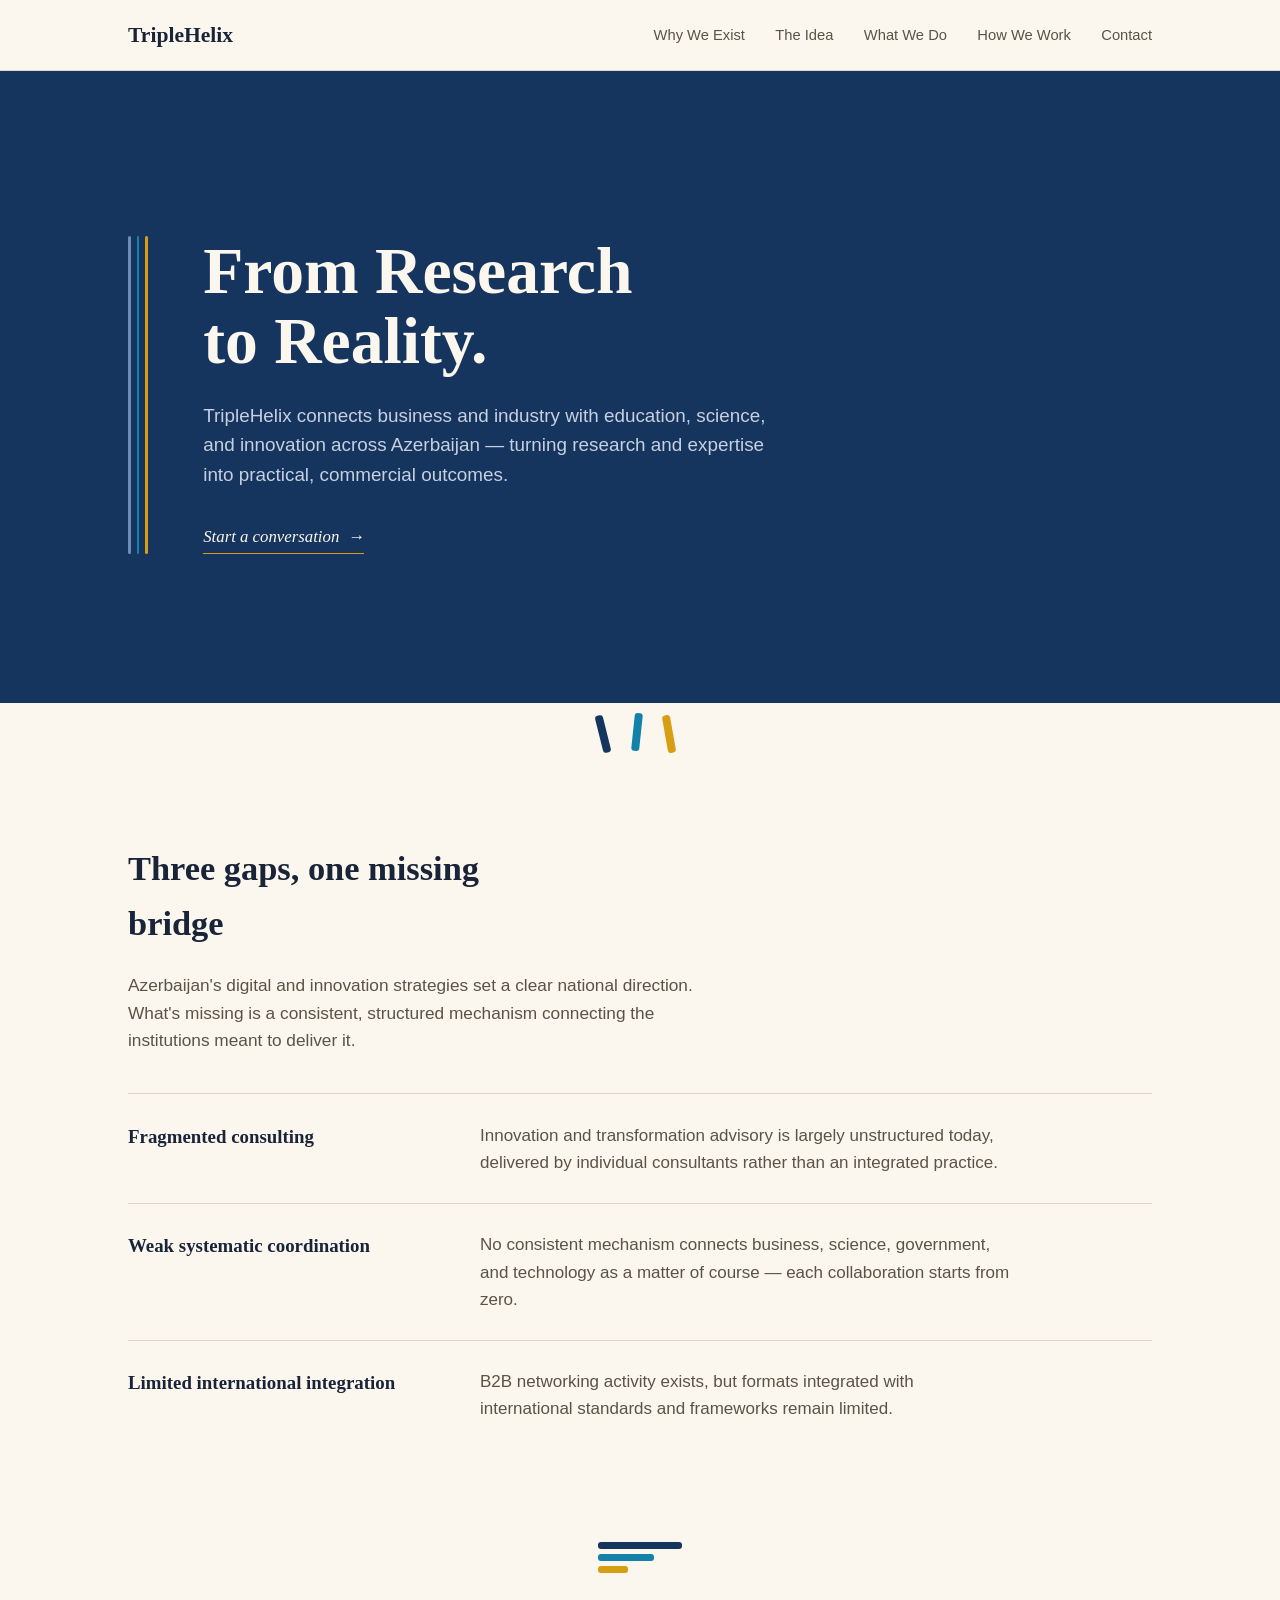
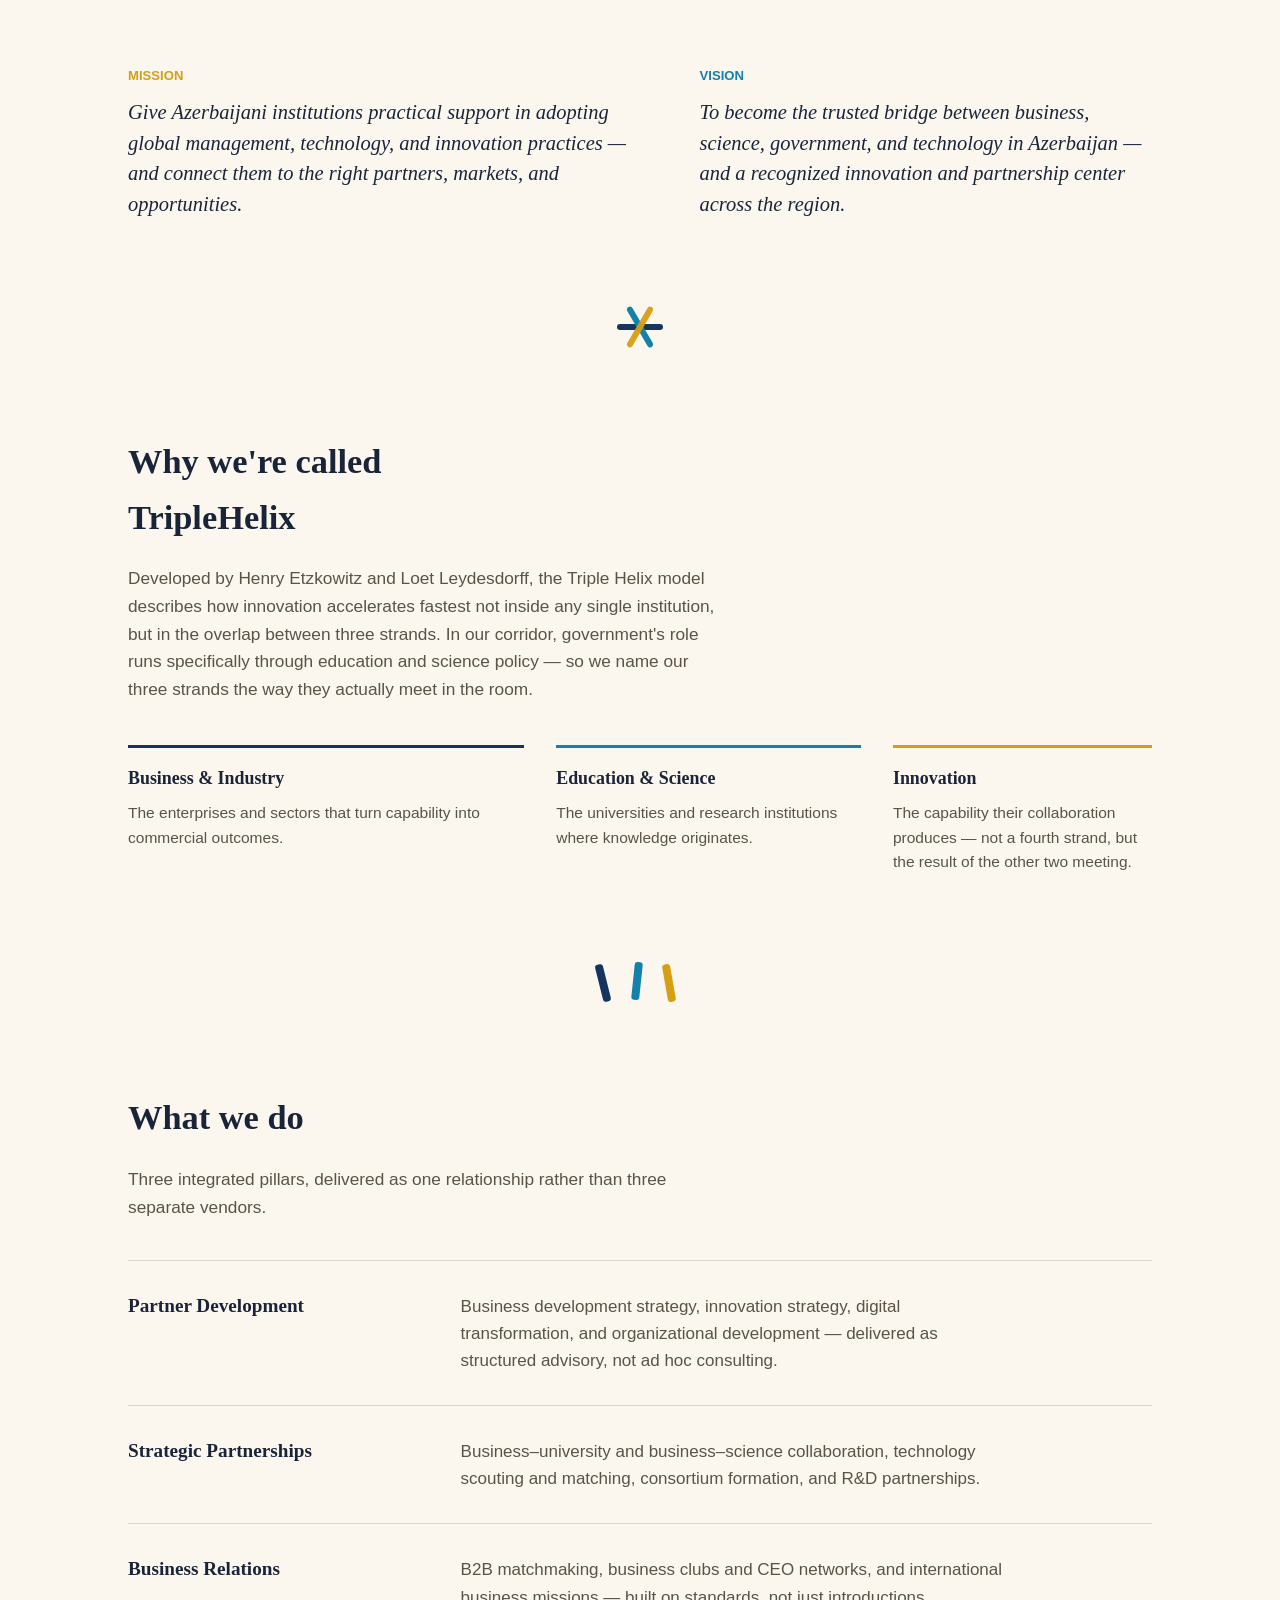
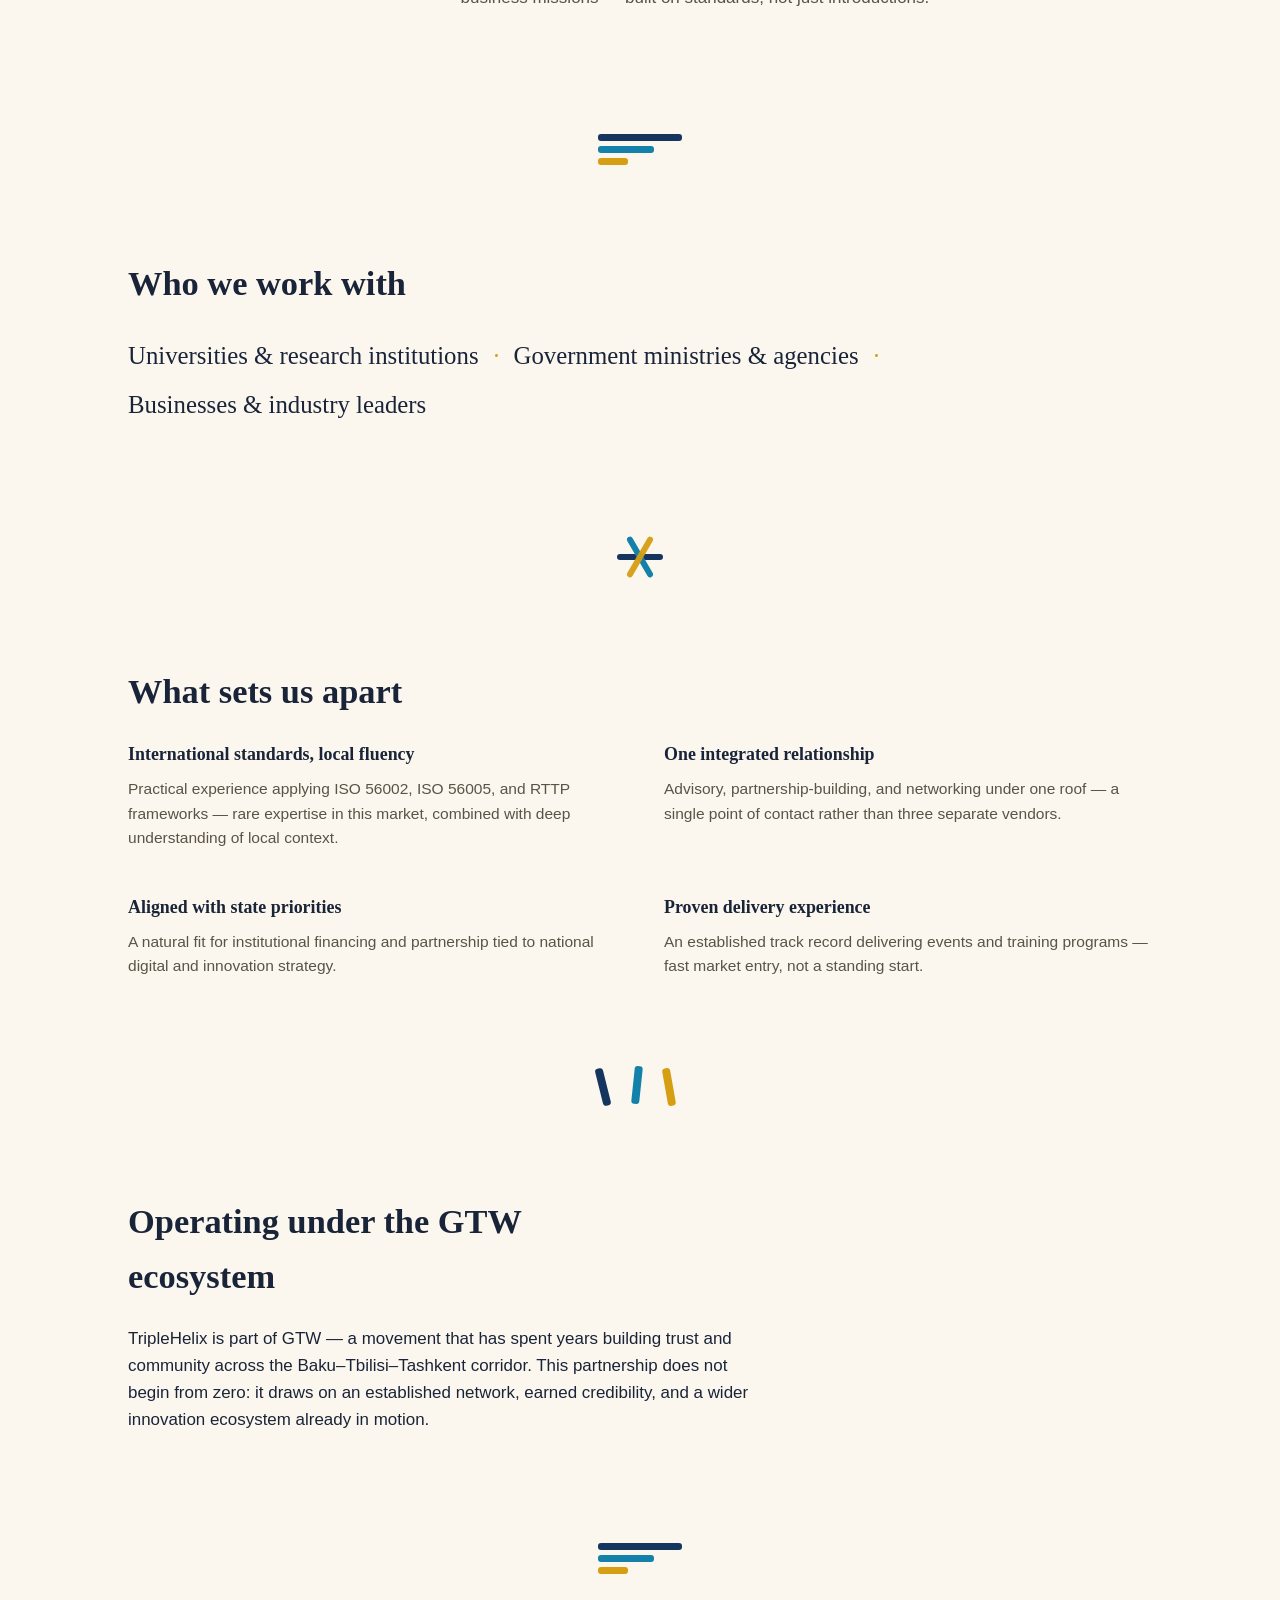
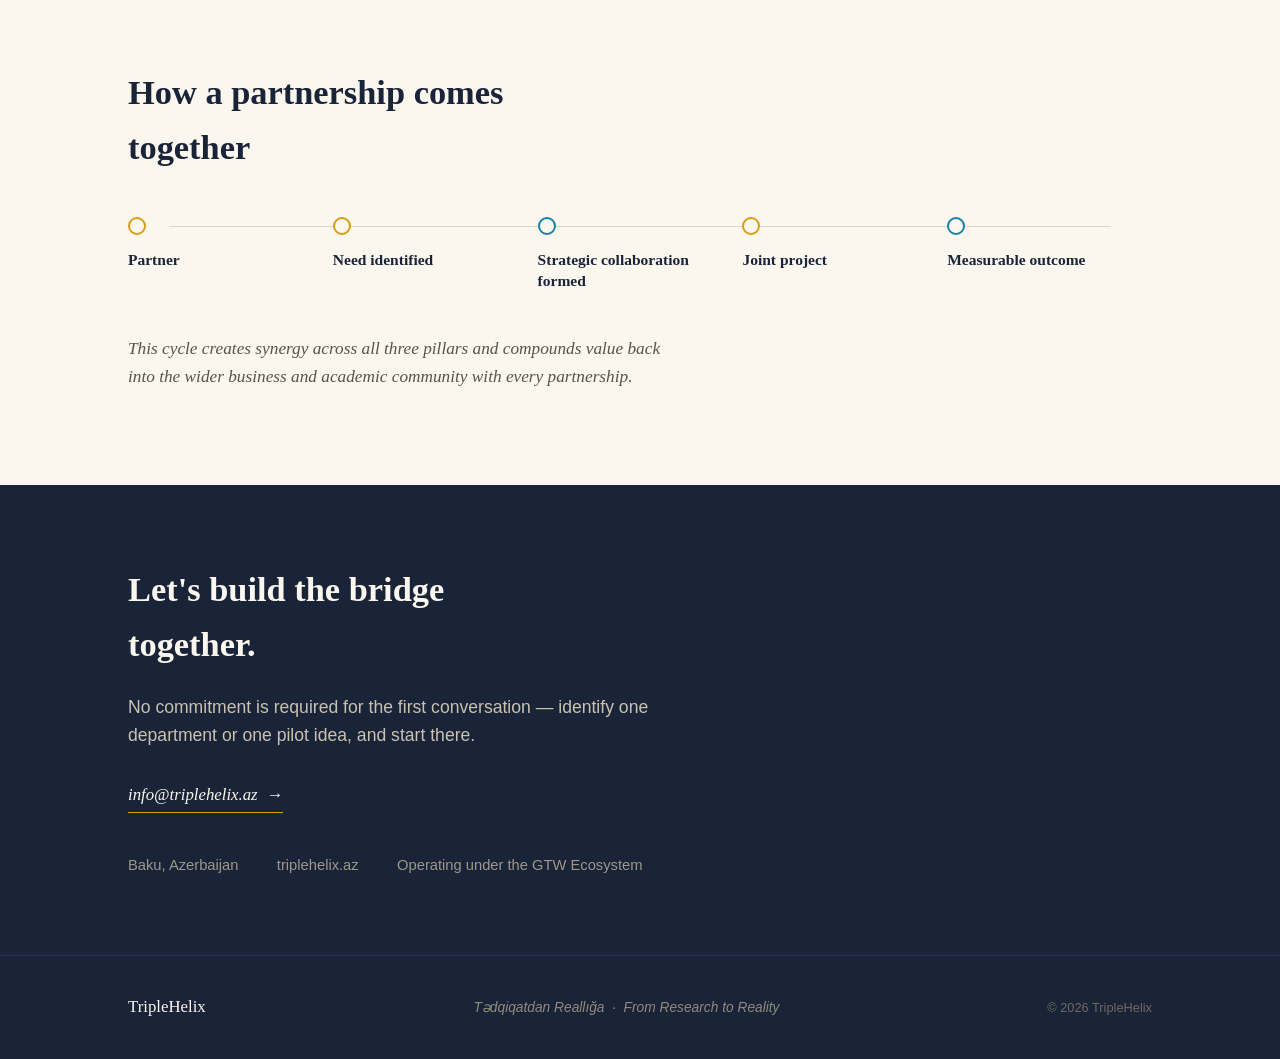
==== index.html @ 7b267f46 "Rename triplehelix-site.html to index.html" ====
<!DOCTYPE html>
<html lang="en">
<head>
<meta charset="UTF-8">
<meta name="viewport" content="width=device-width, initial-scale=1, viewport-fit=cover">
<title>TripleHelix — From Research to Reality</title>
<style>
  :root {
    --paper: #FBF7EF;
    --ink: #1A2438;
    --navy: #16355E;
    --science: #1481AA;
    --gold: #D69E12;
    --muted: #5A5346;
    --rule: #DDD5C7;
    --serif: Cambria, Georgia, 'Times New Roman', serif;
    --sans: Calibri, 'Segoe UI', Roboto, Arial, sans-serif;
    box-sizing: border-box;
    padding-top: env(safe-area-inset-top, 0px);
    padding-bottom: env(safe-area-inset-bottom, 0px);
  }
  *, *::before, *::after { box-sizing: inherit; }
  html { scroll-padding-top: 5.5rem; scroll-behavior: smooth; }
  @media (prefers-reduced-motion: reduce) {
    html { scroll-behavior: auto; }
    * { animation: none !important; transition: none !important; }
  }

  body {
    margin: 0; background: var(--paper); color: var(--ink);
    font-family: var(--sans); font-size: 17px; line-height: 1.6;
    -webkit-font-smoothing: antialiased;
  }
  a { color: inherit; }
  a:focus-visible, button:focus-visible { outline: 2px solid var(--science); outline-offset: 3px; }

  .wrap { max-width: 1080px; margin: 0 auto; padding: 0 1.75rem; }

  /* ---------- the wordmark's three-line device (logo basis — untouched) ---------- */
  .strands { display: inline-flex; flex-direction: column; gap: 5px; width: 34px; }
  .strands span { height: 2.5px; border-radius: 2px; }
  .strands span:nth-child(1) { background: var(--navy); }
  .strands span:nth-child(2) { background: var(--science); }
  .strands span:nth-child(3) { background: var(--gold); }
  .strands.vertical { flex-direction: row; width: auto; height: 100%; gap: 6px; }
  .strands.vertical span { width: 2.5px; height: 100%; }

  /* ---------- header ---------- */
  header {
    position: sticky; top: 0; z-index: 50;
    background: rgba(251, 247, 239, 0.92);
    backdrop-filter: saturate(140%) blur(6px);
    border-bottom: 1px solid var(--rule);
    padding-top: env(safe-area-inset-top, 0px);
  }
  .nav { display: flex; align-items: center; justify-content: space-between; padding-top: 1.1rem; padding-bottom: 1.1rem; }
  .wordmark { font-family: var(--serif); font-weight: 700; font-size: 1.35rem; text-decoration: none; color: var(--ink); }
  .navlinks { display: flex; gap: 1.9rem; list-style: none; margin: 0; padding: 0; }
  .navlinks a {
    text-decoration: none; font-size: 0.92rem; color: var(--muted);
    border-bottom: 1px solid transparent; padding-bottom: 2px;
    transition: border-color 0.15s, color 0.15s;
  }
  .navlinks a:hover { color: var(--ink); border-color: var(--gold); }
  .navtoggle { display: none; background: none; border: none; font-family: var(--serif); font-size: 1.6rem; color: var(--ink); cursor: pointer; }
  @media (max-width: 780px) {
    .navlinks {
      position: absolute; top: 100%; left: 0; right: 0;
      background: var(--paper); border-bottom: 1px solid var(--rule);
      flex-direction: column; gap: 0; padding: 0.5rem 1.75rem 1rem; display: none;
    }
    .navlinks.open { display: flex; }
    .navlinks a { padding: 0.65rem 0; border-bottom: 1px solid var(--rule); }
    .navtoggle { display: block; }
  }

  /* ---------- hero: bold navy block, the one full-color moment up top ---------- */
  .hero-section { background: var(--navy); }
  .hero { padding-top: 5.5rem; padding-bottom: 4.5rem; display: grid; grid-template-columns: 40px 1fr; gap: 2.2rem; }
  .hero .strands.vertical { align-self: stretch; min-height: 100%; }
  .hero .strands.vertical span:nth-child(1) { background: #6E8CB8; }
  .hero h1 {
    font-family: var(--serif); font-weight: 700; font-size: clamp(2.4rem, 5.4vw, 4.1rem);
    line-height: 1.08; margin: 0 0 1.5rem; color: var(--paper); max-width: 15ch;
  }
  .hero p.lede { font-size: 1.18rem; color: #C6D0E0; max-width: 56ch; margin: 0 0 2.1rem; line-height: 1.55; }
  .cta {
    display: inline-block; font-family: var(--serif); font-style: italic; font-size: 1.05rem;
    text-decoration: none; color: var(--ink); border-bottom: 1.5px solid var(--gold); padding-bottom: 3px;
    transition: color 0.15s, border-color 0.15s;
  }
  .cta:hover { color: var(--science); border-color: var(--science); }
  .hero .cta { color: var(--paper); }
  .hero .cta:hover { color: #9FD1EE; border-color: #9FD1EE; }
  @media (max-width: 640px) {
    .hero { grid-template-columns: 1fr; }
    .hero .strands.vertical { flex-direction: row; width: 34px; height: auto; }
    .hero .strands.vertical span { width: auto; height: 2.5px; flex: 1; }
  }

  /* ---------- section scaffolding: clean paper, no tinting ---------- */
  section { padding: 4.8rem 0; }
  .section-mark { margin-bottom: 1.6rem; }
  h2 {
    font-family: var(--serif); font-weight: 700; color: var(--ink);
    font-size: clamp(1.6rem, 3vw, 2.15rem); margin: 0 0 1.3rem; max-width: 24ch;
  }
  .intro { font-size: 1.08rem; color: var(--muted); max-width: 62ch; margin: 0 0 2.4rem; line-height: 1.6; }

  /* ---------- dividers between sections: three solid ribbons, shape varies ---------- */
  .divider-row { display: flex; justify-content: center; padding: 0.6rem 0; }
  .divider { position: relative; width: 90px; height: 42px; }
  .divider span { position: absolute; border-radius: 3px; }

  .div-fan span { width: 8px; height: 38px; top: 2px; }
  .div-fan span:nth-child(1) { left: 4px;  background: var(--navy);    transform: rotate(-14deg); }
  .div-fan span:nth-child(2) { left: 38px; background: var(--science); transform: rotate(6deg); top: 0; }
  .div-fan span:nth-child(3) { left: 70px; background: var(--gold);    transform: rotate(-10deg); }

  .div-steps span { height: 7px; left: 3px; }
  .div-steps span:nth-child(1) { width: 84px; top: 6px;  background: var(--navy); }
  .div-steps span:nth-child(2) { width: 56px; top: 18px; background: var(--science); }
  .div-steps span:nth-child(3) { width: 30px; top: 30px; background: var(--gold); }

  .div-cross { width: 60px; }
  .div-cross span { width: 46px; height: 6px; top: 18px; left: 7px; transform-origin: 23px 3px; }
  .div-cross span:nth-child(1) { background: var(--navy);    transform: rotate(0deg); }
  .div-cross span:nth-child(2) { background: var(--science); transform: rotate(60deg); }
  .div-cross span:nth-child(3) { background: var(--gold);    transform: rotate(120deg); opacity: 0.94; }

  /* ---------- gap section: editorial stacked blocks ---------- */
  .gaps { display: flex; flex-direction: column; }
  .gap-row { display: grid; grid-template-columns: 1fr 2.1fr; gap: 2rem; padding: 1.7rem 0; border-top: 1px solid var(--rule); }
  .gap-row:first-child { border-top: 1px solid var(--rule); }
  .gap-row h3 { font-family: var(--serif); font-weight: 700; font-size: 1.18rem; margin: 0; color: var(--ink); }
  .gap-row p { margin: 0; color: var(--muted); max-width: 56ch; }
  @media (max-width: 700px) { .gap-row { grid-template-columns: 1fr; gap: 0.5rem; } }

  /* ---------- mission / vision ---------- */
  .mv { display: grid; grid-template-columns: 1.15fr 1fr; gap: 3.2rem; }
  .mv-block .tag { font-family: var(--sans); font-weight: 700; font-size: 0.82rem; margin-bottom: 0.7rem; display: block; }
  .mv-block:nth-child(1) .tag { color: var(--gold); }
  .mv-block:nth-child(2) .tag { color: var(--science); }
  .mv-block blockquote { font-family: var(--serif); font-style: italic; font-size: 1.28rem; line-height: 1.5; margin: 0; color: var(--ink); }
  @media (max-width: 700px) { .mv { grid-template-columns: 1fr; gap: 2.2rem; } }

  /* ---------- triple helix concept: three unequal strand columns ---------- */
  .strand-cols { display: grid; grid-template-columns: 1.3fr 1fr 0.85fr; gap: 2rem; margin-top: 2.6rem; }
  .strand-col { border-top: 3px solid; padding-top: 1rem; }
  .strand-col:nth-child(1) { border-color: var(--navy); }
  .strand-col:nth-child(2) { border-color: var(--science); }
  .strand-col:nth-child(3) { border-color: var(--gold); }
  .strand-col h4 { font-family: var(--serif); font-size: 1.12rem; margin: 0 0 0.5rem; }
  .strand-col p { margin: 0; color: var(--muted); font-size: 0.97rem; }
  @media (max-width: 700px) { .strand-cols { grid-template-columns: 1fr; } }

  /* ---------- what we do ---------- */
  .pillars { display: flex; flex-direction: column; gap: 0; margin-top: 0.5rem; }
  .pillar { display: grid; grid-template-columns: 1fr 2.3fr; gap: 2rem; padding: 1.9rem 0; border-top: 1px solid var(--rule); align-items: baseline; }
  .pillar:first-child { border-top: 1px solid var(--rule); }
  .pillar h3 { font-family: var(--serif); font-size: 1.2rem; margin: 0; color: var(--ink); }
  .pillar p { margin: 0; color: var(--muted); max-width: 58ch; }
  @media (max-width: 700px) { .pillar { grid-template-columns: 1fr; gap: 0.5rem; } }

  /* ---------- who we serve ---------- */
  .serve-band { display: flex; flex-wrap: wrap; gap: 0.6rem 0; font-family: var(--serif); font-size: clamp(1.15rem, 2.4vw, 1.55rem); color: var(--ink); align-items: center; }
  .serve-band span.item { white-space: nowrap; }
  .serve-band span.sep { color: var(--gold); margin: 0 0.9rem; font-style: italic; }

  /* ---------- differentiation: 2x2 ---------- */
  .diff-grid { display: grid; grid-template-columns: 1fr 1fr; gap: 2.6rem 3rem; margin-top: 0.5rem; }
  .diff-item h3 { font-family: var(--serif); font-size: 1.12rem; margin: 0 0 0.5rem; color: var(--ink); }
  .diff-item p { margin: 0; color: var(--muted); font-size: 0.97rem; }
  @media (max-width: 700px) { .diff-grid { grid-template-columns: 1fr; gap: 1.8rem; } }

  /* ---------- GTW umbrella ---------- */
  .gtw p { max-width: 68ch; font-size: 1.06rem; color: var(--ink); line-height: 1.6; }

  /* ---------- process timeline (the one genuine sequence) ---------- */
  .timeline { display: grid; grid-template-columns: repeat(5, 1fr); gap: 0; margin-top: 2.6rem; position: relative; }
  .timeline::before { content: ""; position: absolute; top: 9px; left: 4%; right: 4%; height: 1px; background: var(--rule); }
  .tstep { position: relative; padding-top: 2.1rem; text-align: left; padding-right: 1rem; }
  .tstep .dot { position: absolute; top: 0; left: 0; width: 18px; height: 18px; border-radius: 50%; background: var(--paper); border: 2px solid var(--gold); }
  .tstep:nth-child(3) .dot, .tstep:nth-child(5) .dot { border-color: var(--science); }
  .tstep h4 { font-family: var(--serif); font-size: 0.97rem; margin: 0; line-height: 1.3; }
  @media (max-width: 780px) {
    .timeline { grid-template-columns: 1fr; gap: 1.5rem; }
    .timeline::before { display: none; }
    .tstep { padding-left: 1.9rem; padding-top: 0; border-left: 1px solid var(--rule); padding-bottom: 0.2rem; }
    .tstep .dot { top: 2px; left: -9px; }
  }
  .process-note { font-style: italic; color: var(--muted); font-family: var(--serif); font-size: 1.08rem; max-width: 62ch; margin-top: 2.8rem; }

  /* ---------- contact & footer: dark bookend, matching the hero ---------- */
  .contact { background: var(--ink); color: var(--paper); }
  .contact .wrap { text-align: left; }
  .contact h2 { color: var(--paper); }
  .contact p.lede2 { color: #C9C2B0; font-size: 1.1rem; max-width: 56ch; margin: 0 0 2rem; }
  .contact .cta { color: var(--paper); border-color: var(--gold); }
  .contact .cta:hover { color: #9FD1EE; border-color: #9FD1EE; }
  .contact .meta { margin-top: 2.6rem; display: flex; gap: 2.4rem; flex-wrap: wrap; font-size: 0.92rem; color: #9E9788; }

  footer { padding: 2.4rem 0; border-top: 1px solid #2B3550; background: var(--ink); padding-bottom: calc(2.4rem + env(safe-area-inset-bottom, 0px)); }
  footer .wrap { display: flex; justify-content: space-between; align-items: baseline; flex-wrap: wrap; gap: 0.8rem; }
  footer .fmark { font-family: var(--serif); color: var(--paper); font-size: 1.05rem; }
  footer .ftag { color: #8F8A7C; font-size: 0.86rem; font-style: italic; }
  footer .fmeta { color: #6E6A5E; font-size: 0.8rem; }

  /* ---------- dark-mode tokens (viewer preference only; page still defaults light) ---------- */
  @media (prefers-color-scheme: dark) {
    :root:not([data-theme="light"]) { --paper: #12182A; --ink: #F1ECDF; --muted: #B7AF9C; --rule: #2C3550; }
    :root:not([data-theme="light"]) header { background: rgba(18, 24, 42, 0.92); }
    :root:not([data-theme="light"]) .tstep .dot { background: var(--paper); }
  }
  :root[data-theme="dark"] { --paper: #12182A; --ink: #F1ECDF; --muted: #B7AF9C; --rule: #2C3550; }
</style>
</head>
<body>

<header>
  <div class="wrap nav">
    <a class="wordmark" href="#top">TripleHelix</a>
    <button class="navtoggle" id="navToggle" aria-label="Toggle menu" aria-expanded="false">&#9776;</button>
    <ul class="navlinks" id="navLinks">
      <li><a href="#why">Why We Exist</a></li>
      <li><a href="#helix">The Idea</a></li>
      <li><a href="#work">What We Do</a></li>
      <li><a href="#process">How We Work</a></li>
      <li><a href="#contact">Contact</a></li>
    </ul>
  </div>
</header>

<main id="top">

  <!-- HERO -->
  <section class="hero-section">
    <div class="wrap hero">
      <div class="strands vertical"><span></span><span></span><span></span></div>
      <div>
        <h1>From Research to Reality.</h1>
        <p class="lede">TripleHelix connects business and industry with education, science, and innovation across Azerbaijan — turning research and expertise into practical, commercial outcomes.</p>
        <a class="cta" href="mailto:info@triplehelix.az">Start a conversation &nbsp;&rarr;</a>
      </div>
    </div>
  </section>

  <div class="divider-row"><div class="divider div-fan"><span></span><span></span><span></span></div></div>

  <!-- WHY WE EXIST -->
  <section id="why">
    <div class="wrap">
      <h2>Three gaps, one missing bridge</h2>
      <p class="intro">Azerbaijan's digital and innovation strategies set a clear national direction. What's missing is a consistent, structured mechanism connecting the institutions meant to deliver it.</p>
      <div class="gaps">
        <div class="gap-row">
          <h3>Fragmented consulting</h3>
          <p>Innovation and transformation advisory is largely unstructured today, delivered by individual consultants rather than an integrated practice.</p>
        </div>
        <div class="gap-row">
          <h3>Weak systematic coordination</h3>
          <p>No consistent mechanism connects business, science, government, and technology as a matter of course — each collaboration starts from zero.</p>
        </div>
        <div class="gap-row">
          <h3>Limited international integration</h3>
          <p>B2B networking activity exists, but formats integrated with international standards and frameworks remain limited.</p>
        </div>
      </div>
    </div>
  </section>

  <div class="divider-row"><div class="divider div-steps"><span></span><span></span><span></span></div></div>

  <!-- MISSION & VISION -->
  <section>
    <div class="wrap mv">
      <div class="mv-block">
        <span class="tag">MISSION</span>
        <blockquote>Give Azerbaijani institutions practical support in adopting global management, technology, and innovation practices — and connect them to the right partners, markets, and opportunities.</blockquote>
      </div>
      <div class="mv-block">
        <span class="tag">VISION</span>
        <blockquote>To become the trusted bridge between business, science, government, and technology in Azerbaijan — and a recognized innovation and partnership center across the region.</blockquote>
      </div>
    </div>
  </section>

  <div class="divider-row"><div class="divider div-cross"><span></span><span></span><span></span></div></div>

  <!-- THE TRIPLE HELIX CONCEPT -->
  <section id="helix">
    <div class="wrap">
      <h2>Why we're called TripleHelix</h2>
      <p class="intro">Developed by Henry Etzkowitz and Loet Leydesdorff, the Triple Helix model describes how innovation accelerates fastest not inside any single institution, but in the overlap between three strands. In our corridor, government's role runs specifically through education and science policy — so we name our three strands the way they actually meet in the room.</p>
      <div class="strand-cols">
        <div class="strand-col"><h4>Business &amp; Industry</h4><p>The enterprises and sectors that turn capability into commercial outcomes.</p></div>
        <div class="strand-col"><h4>Education &amp; Science</h4><p>The universities and research institutions where knowledge originates.</p></div>
        <div class="strand-col"><h4>Innovation</h4><p>The capability their collaboration produces — not a fourth strand, but the result of the other two meeting.</p></div>
      </div>
    </div>
  </section>

  <div class="divider-row"><div class="divider div-fan"><span></span><span></span><span></span></div></div>

  <!-- WHAT WE DO -->
  <section id="work">
    <div class="wrap">
      <h2>What we do</h2>
      <p class="intro">Three integrated pillars, delivered as one relationship rather than three separate vendors.</p>
      <div class="pillars">
        <div class="pillar"><h3>Partner Development</h3><p>Business development strategy, innovation strategy, digital transformation, and organizational development — delivered as structured advisory, not ad hoc consulting.</p></div>
        <div class="pillar"><h3>Strategic Partnerships</h3><p>Business&ndash;university and business&ndash;science collaboration, technology scouting and matching, consortium formation, and R&amp;D partnerships.</p></div>
        <div class="pillar"><h3>Business Relations</h3><p>B2B matchmaking, business clubs and CEO networks, and international business missions — built on standards, not just introductions.</p></div>
      </div>
    </div>
  </section>

  <div class="divider-row"><div class="divider div-steps"><span></span><span></span><span></span></div></div>

  <!-- WHO WE SERVE -->
  <section>
    <div class="wrap">
      <h2>Who we work with</h2>
      <p class="serve-band">
        <span class="item">Universities &amp; research institutions</span><span class="sep">&middot;</span><span class="item">Government ministries &amp; agencies</span><span class="sep">&middot;</span><span class="item">Businesses &amp; industry leaders</span>
      </p>
    </div>
  </section>

  <div class="divider-row"><div class="divider div-cross"><span></span><span></span><span></span></div></div>

  <!-- DIFFERENTIATION -->
  <section>
    <div class="wrap">
      <h2>What sets us apart</h2>
      <div class="diff-grid">
        <div class="diff-item"><h3>International standards, local fluency</h3><p>Practical experience applying ISO 56002, ISO 56005, and RTTP frameworks — rare expertise in this market, combined with deep understanding of local context.</p></div>
        <div class="diff-item"><h3>One integrated relationship</h3><p>Advisory, partnership-building, and networking under one roof — a single point of contact rather than three separate vendors.</p></div>
        <div class="diff-item"><h3>Aligned with state priorities</h3><p>A natural fit for institutional financing and partnership tied to national digital and innovation strategy.</p></div>
        <div class="diff-item"><h3>Proven delivery experience</h3><p>An established track record delivering events and training programs — fast market entry, not a standing start.</p></div>
      </div>
    </div>
  </section>

  <div class="divider-row"><div class="divider div-fan"><span></span><span></span><span></span></div></div>

  <!-- GTW UMBRELLA -->
  <section class="gtw">
    <div class="wrap">
      <h2>Operating under the GTW ecosystem</h2>
      <p>TripleHelix is part of GTW — a movement that has spent years building trust and community across the Baku&ndash;Tbilisi&ndash;Tashkent corridor. This partnership does not begin from zero: it draws on an established network, earned credibility, and a wider innovation ecosystem already in motion.</p>
    </div>
  </section>

  <div class="divider-row"><div class="divider div-steps"><span></span><span></span><span></span></div></div>

  <!-- HOW WE WORK -->
  <section id="process">
    <div class="wrap">
      <h2>How a partnership comes together</h2>
      <div class="timeline">
        <div class="tstep"><span class="dot"></span><h4>Partner</h4></div>
        <div class="tstep"><span class="dot"></span><h4>Need identified</h4></div>
        <div class="tstep"><span class="dot"></span><h4>Strategic collaboration formed</h4></div>
        <div class="tstep"><span class="dot"></span><h4>Joint project</h4></div>
        <div class="tstep"><span class="dot"></span><h4>Measurable outcome</h4></div>
      </div>
      <p class="process-note">This cycle creates synergy across all three pillars and compounds value back into the wider business and academic community with every partnership.</p>
    </div>
  </section>

  <!-- CONTACT -->
  <section class="contact" id="contact">
    <div class="wrap">
      <h2>Let's build the bridge together.</h2>
      <p class="lede2">No commitment is required for the first conversation — identify one department or one pilot idea, and start there.</p>
      <a class="cta" href="mailto:info@triplehelix.az">info@triplehelix.az &nbsp;&rarr;</a>
      <div class="meta">
        <span>Baku, Azerbaijan</span>
        <span>triplehelix.az</span>
        <span>Operating under the GTW Ecosystem</span>
      </div>
    </div>
  </section>

</main>

<footer>
  <div class="wrap">
    <span class="fmark">TripleHelix</span>
    <span class="ftag">Tədqiqatdan Reallığa &nbsp;&middot;&nbsp; From Research to Reality</span>
    <span class="fmeta">&copy; 2026 TripleHelix</span>
  </div>
</footer>

<script>
  document.getElementById('navToggle').addEventListener('click', function () {
    var links = document.getElementById('navLinks');
    var open = links.classList.toggle('open');
    this.setAttribute('aria-expanded', open ? 'true' : 'false');
  });
  document.querySelectorAll('.navlinks a').forEach(function (a) {
    a.addEventListener('click', function () {
      document.getElementById('navLinks').classList.remove('open');
      document.getElementById('navToggle').setAttribute('aria-expanded', 'false');
    });
  });
</script>

</body>
</html>
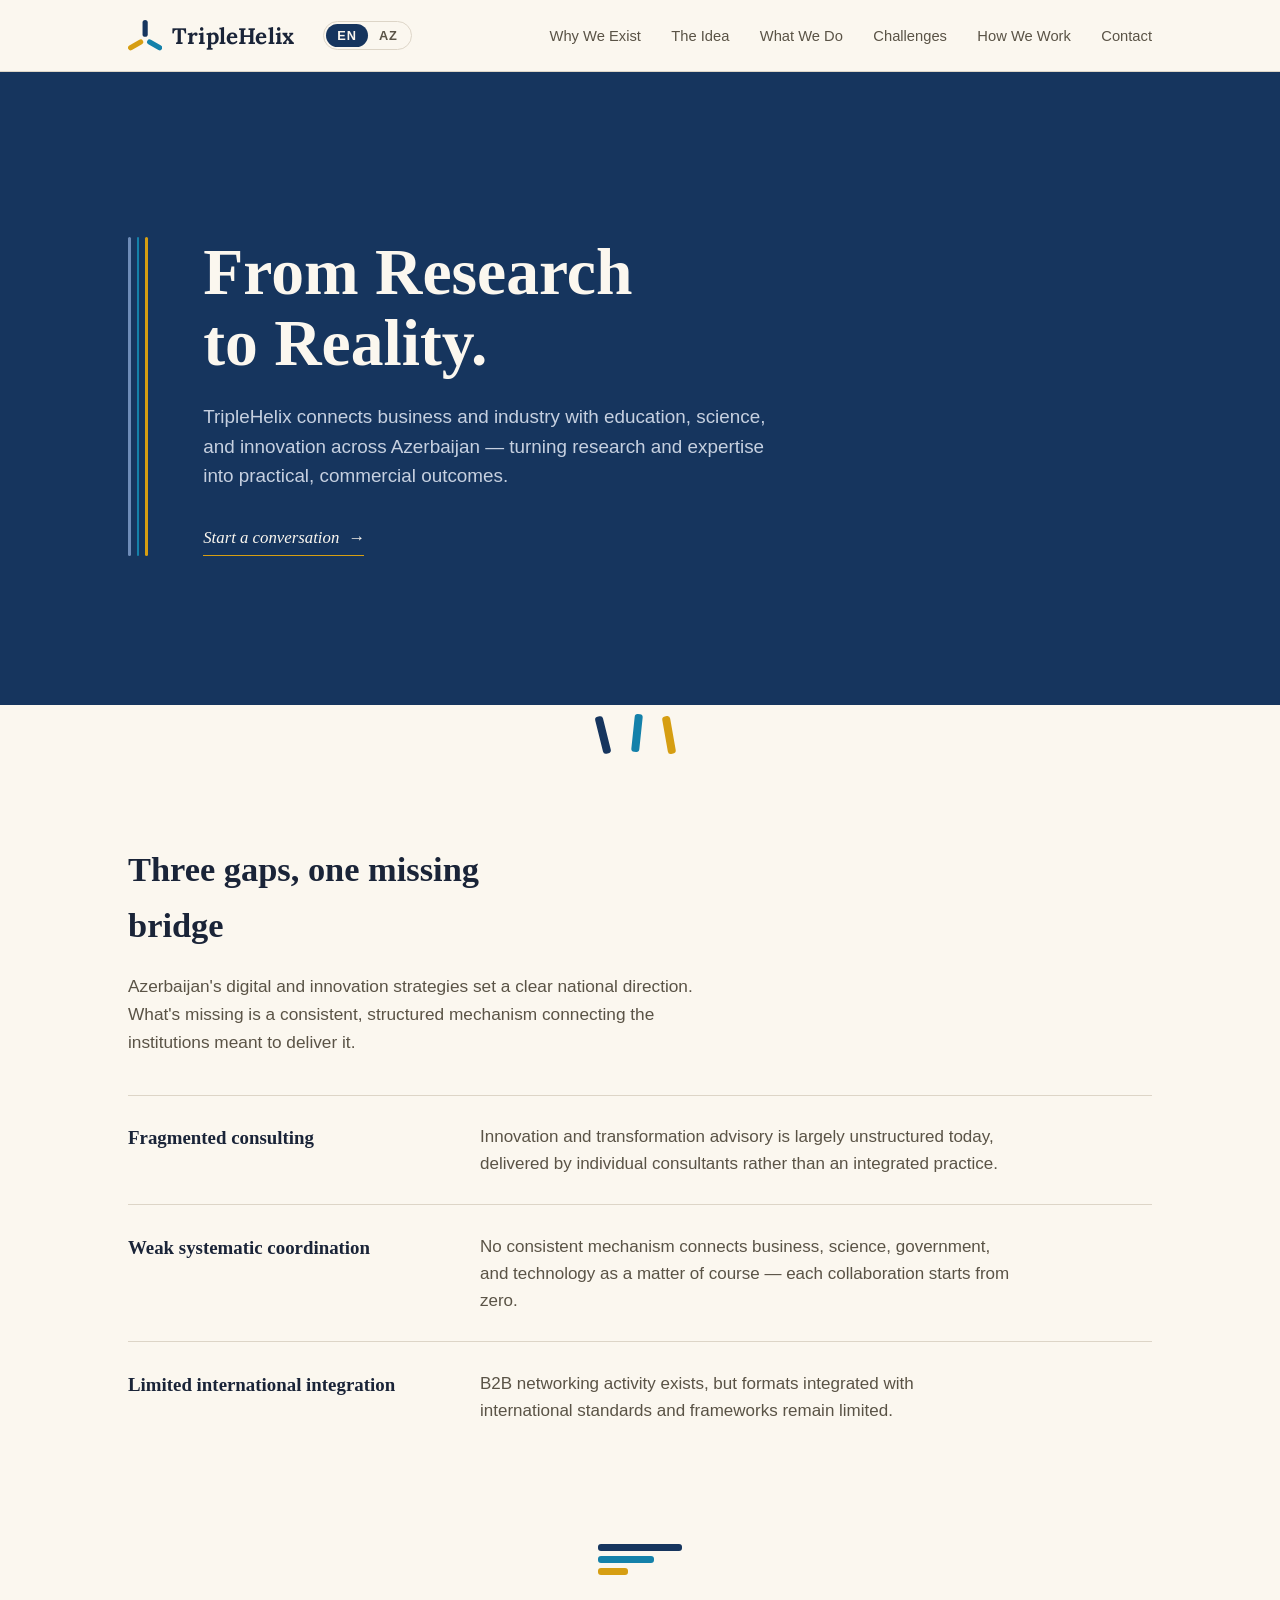
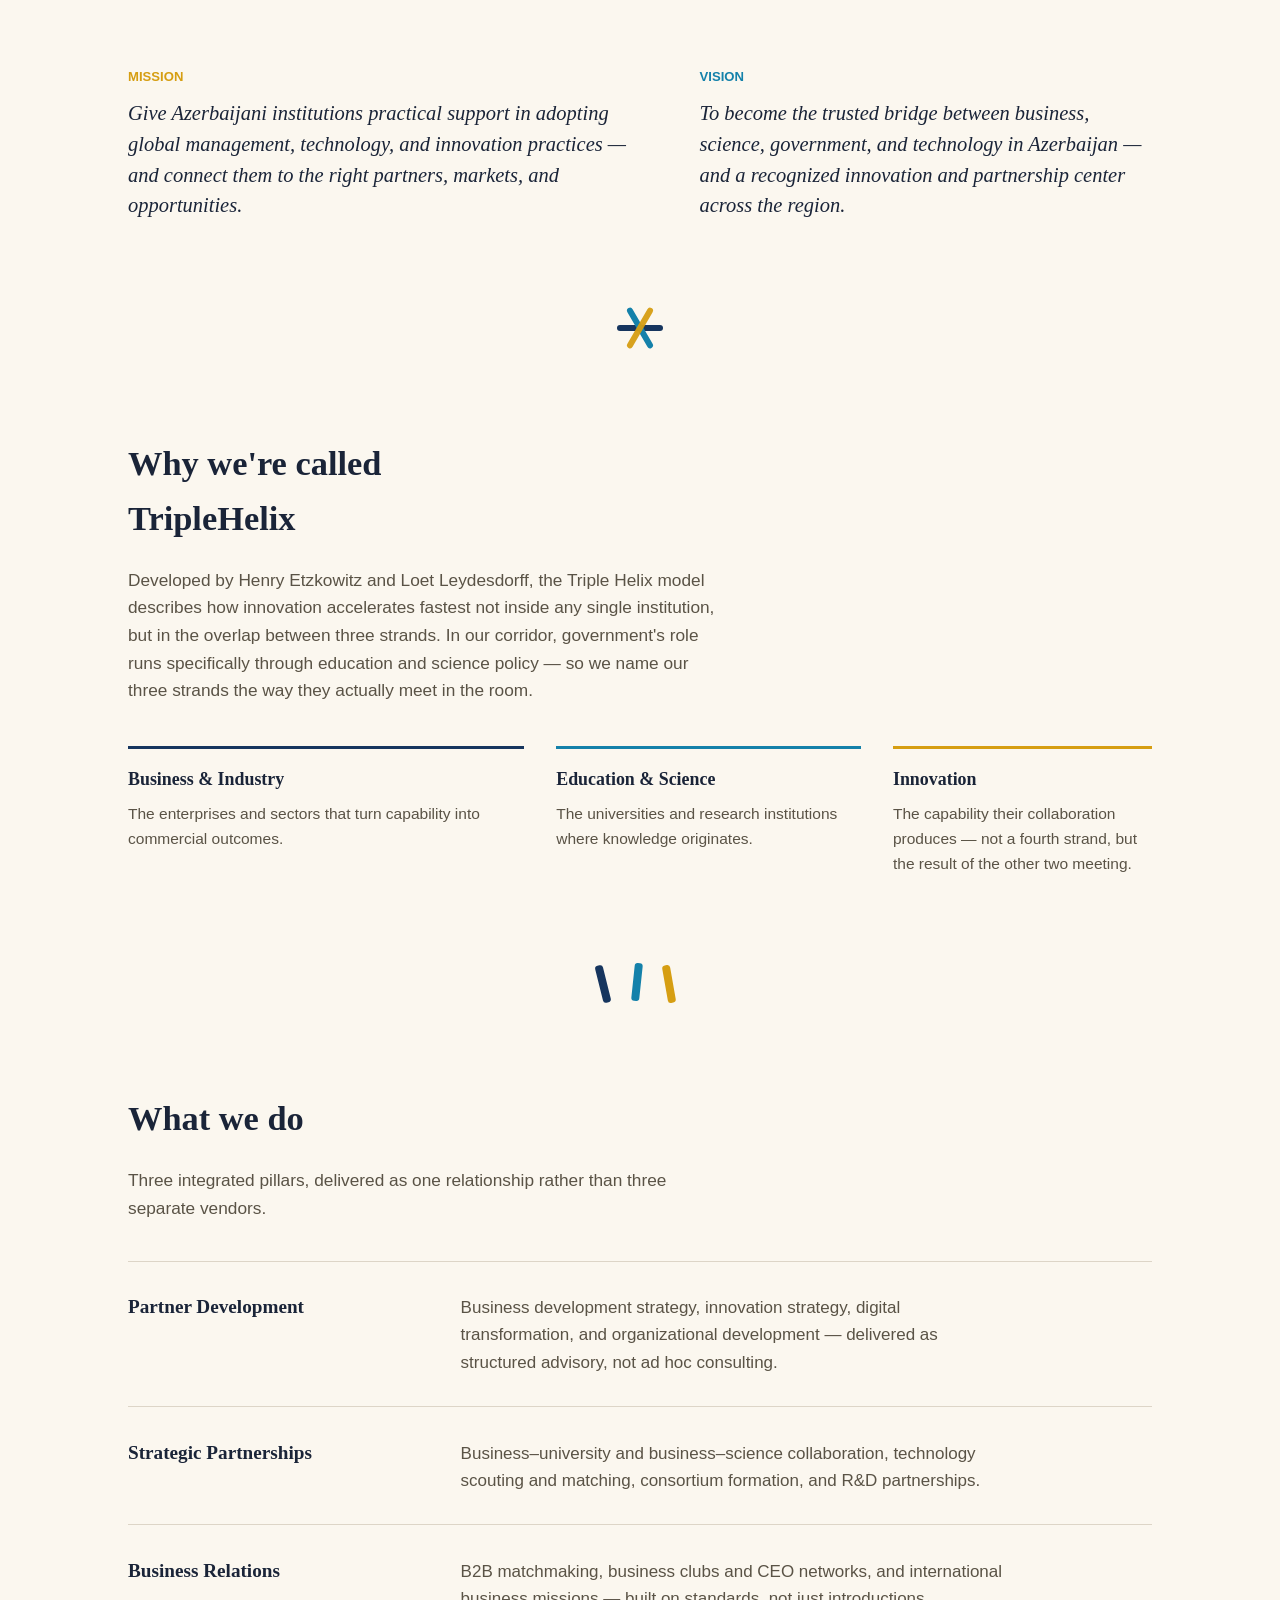
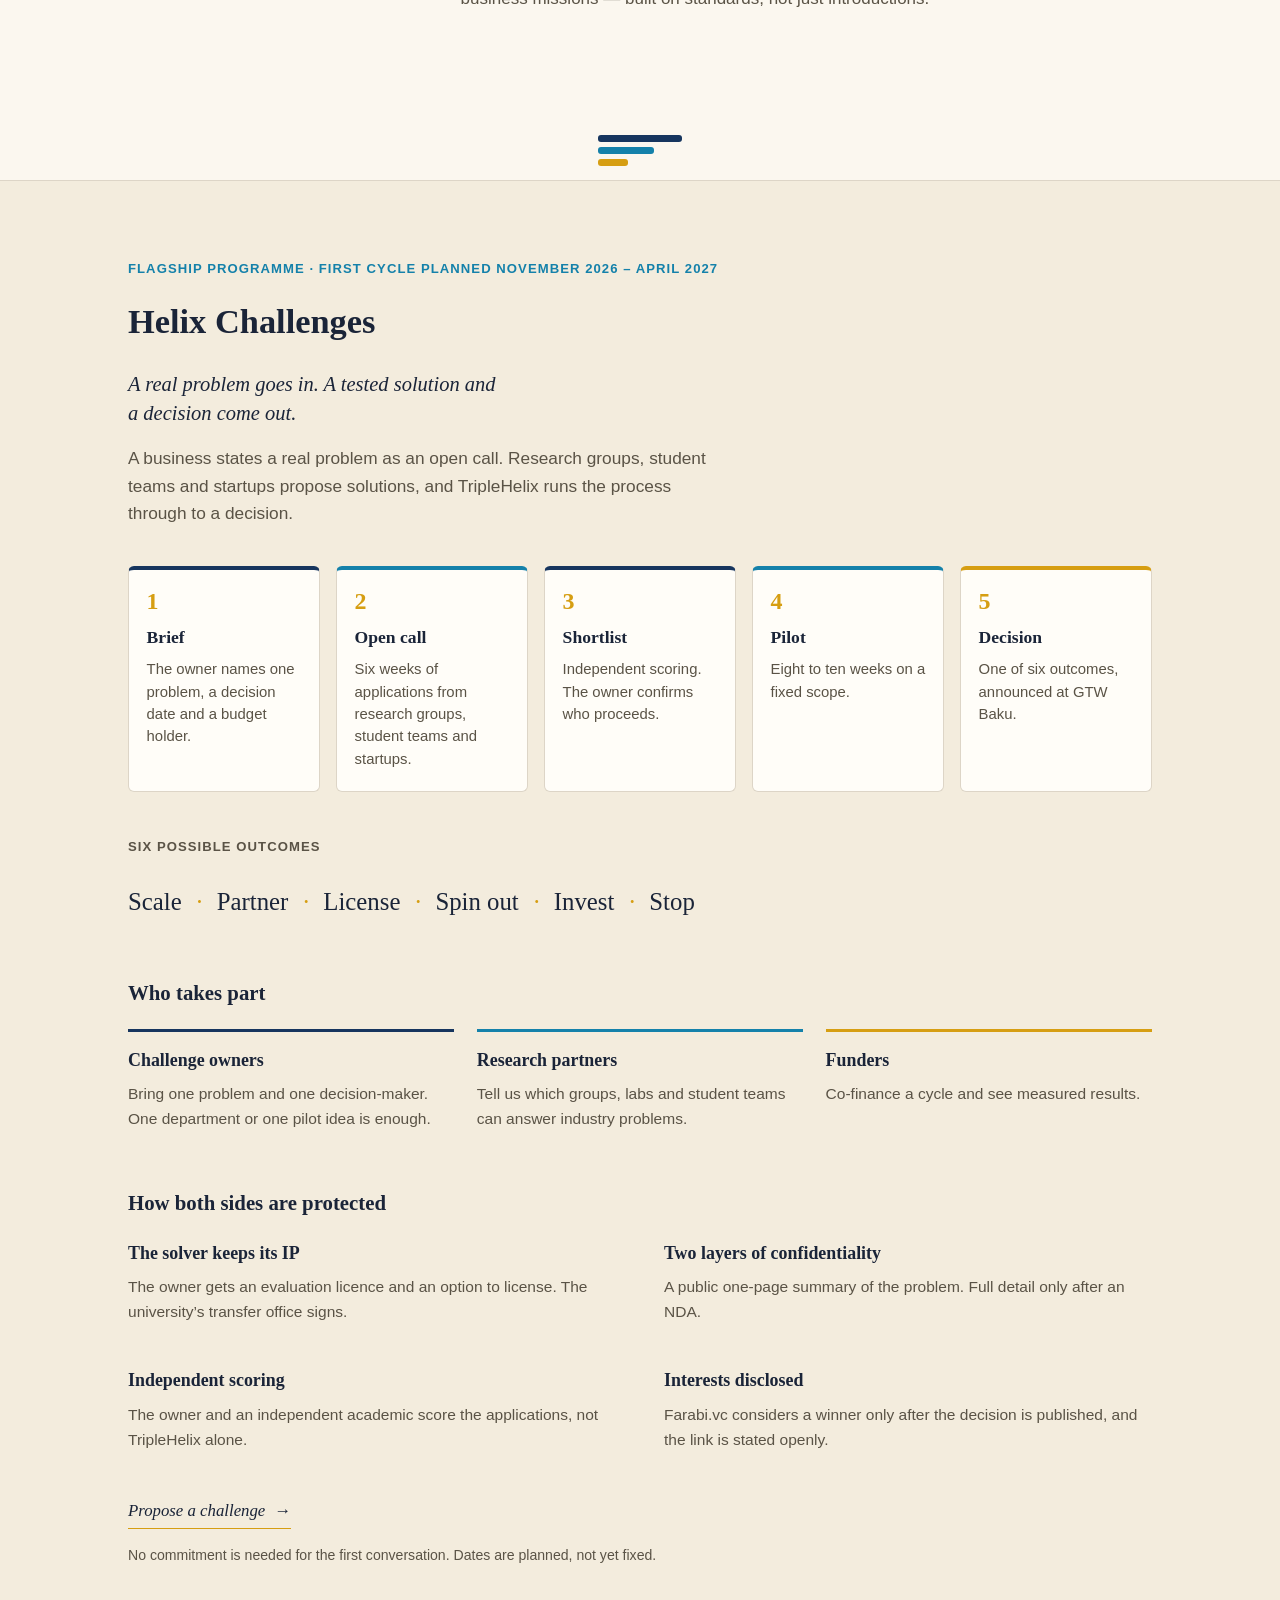
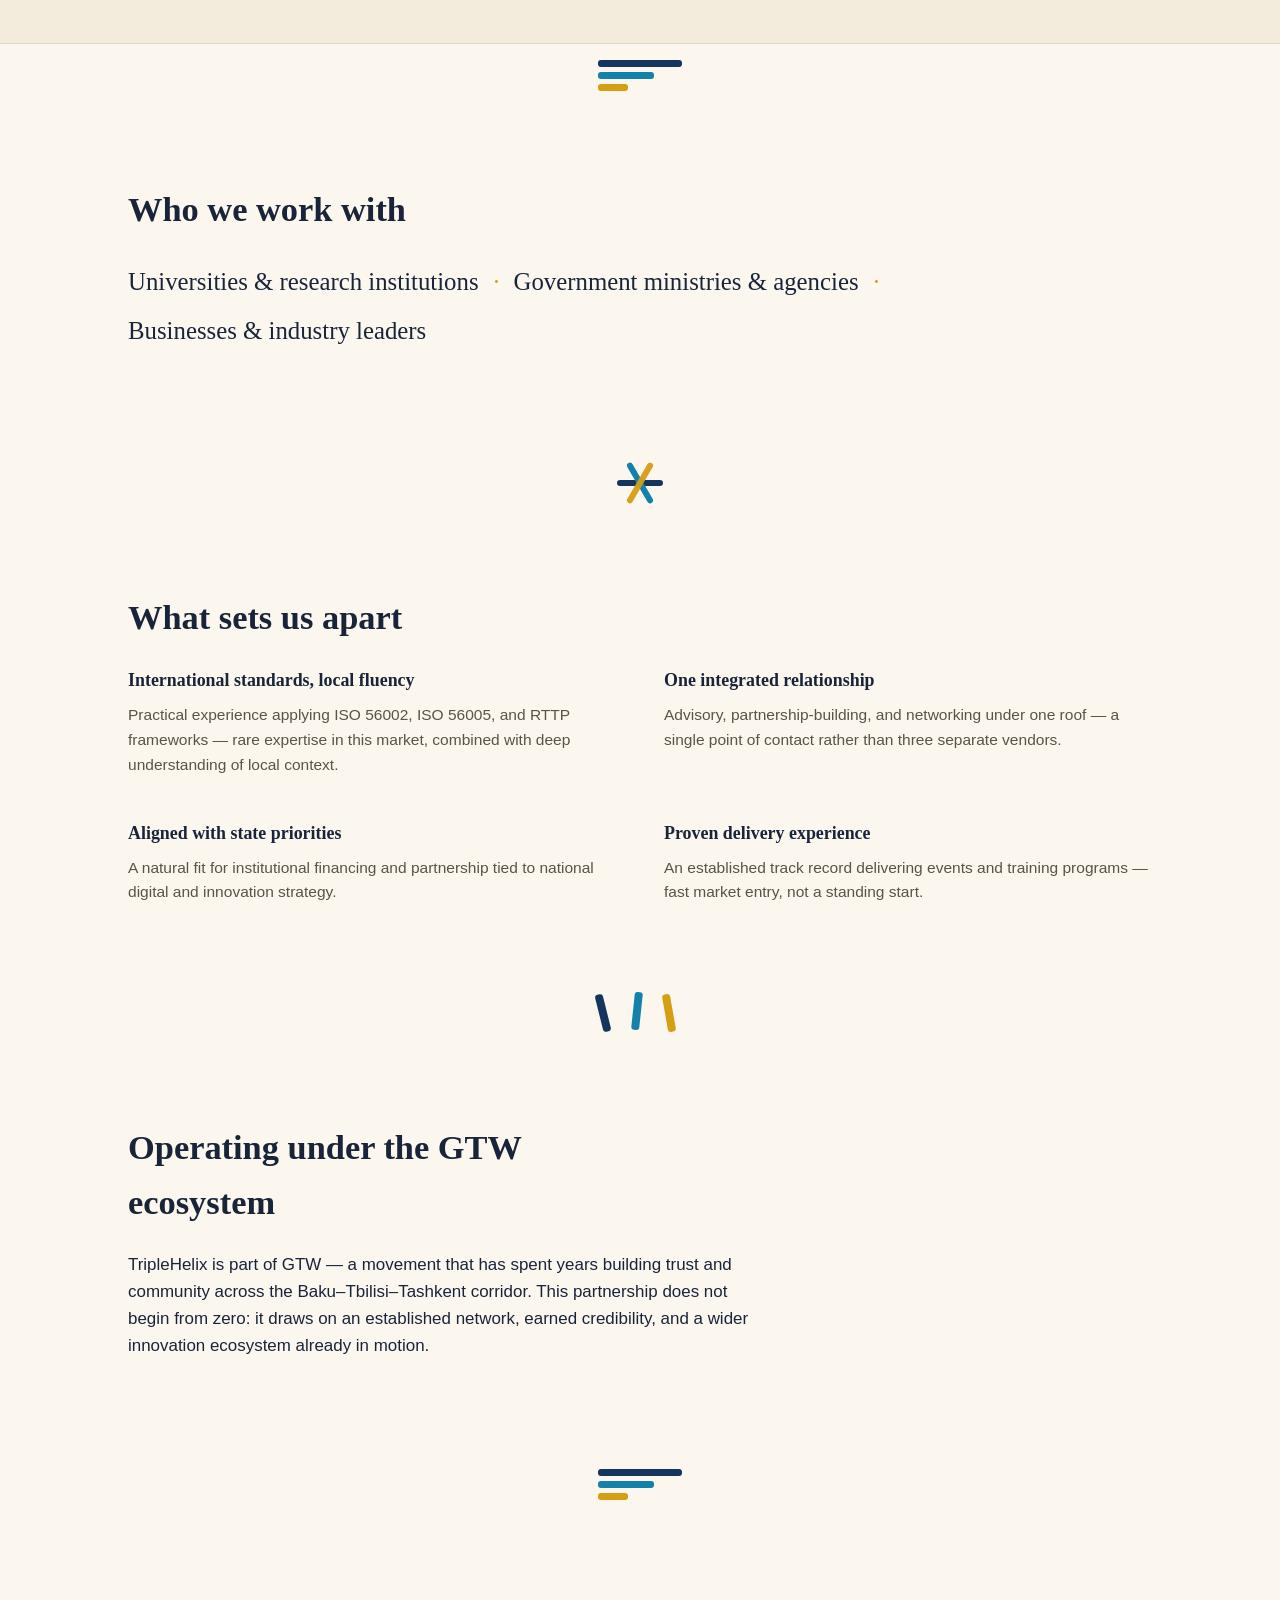
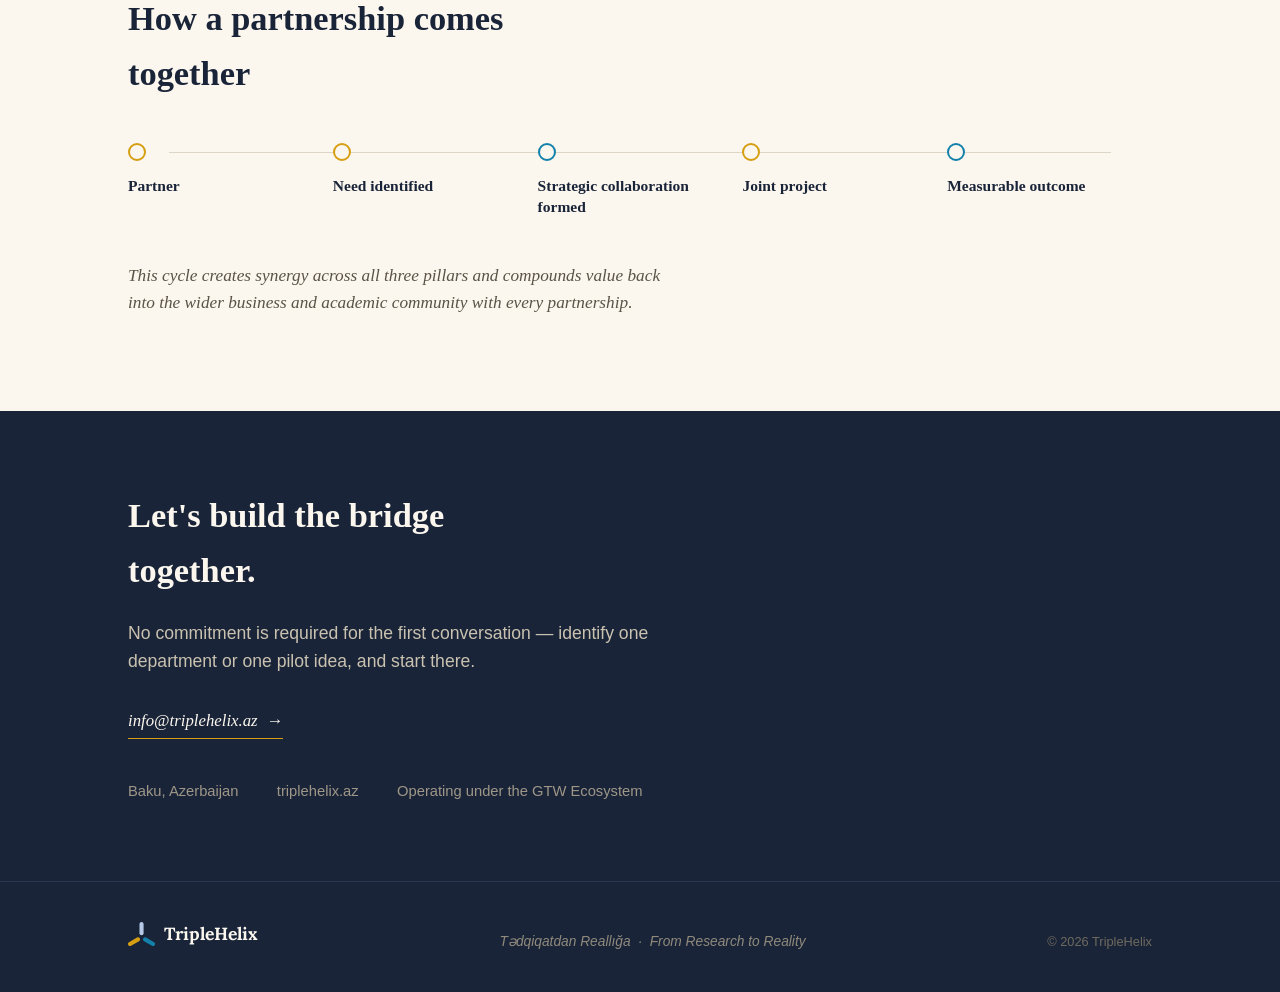
==== commit 33e2665a: "Add files via upload" ====
--- a/index.html
+++ b/index.html
@@ -2,8 +2,13 @@
 <html lang="en">
 <head>
 <meta charset="UTF-8">
+<meta name="description" content="TripleHelix connects business and industry with education, science, and innovation across Azerbaijan. / TripleHelix biznes və sənayeni təhsil, elm və innovasiya ilə birləşdirir.">
 <meta name="viewport" content="width=device-width, initial-scale=1, viewport-fit=cover">
 <title>TripleHelix — From Research to Reality</title>
+<link rel="icon" type="image/svg+xml" href="data:image/svg+xml,%3Csvg xmlns=&quot;http://www.w3.org/2000/svg&quot; viewBox=&quot;-1.45 -7.95 102.90 102.90&quot; role=&quot;img&quot; aria-label=&quot;TripleHelix icon&quot;%3E%3Cdefs%3E%3C/defs%3E%3Crect x=&quot;-1.45&quot; y=&quot;-7.95&quot; width=&quot;102.90&quot; height=&quot;102.90&quot; rx=&quot;22.64&quot; fill=&quot;%23FBF7EF&quot;/%3E%3Cline x1=&quot;50.00&quot; y1=&quot;41.00&quot; x2=&quot;50.00&quot; y2=&quot;12.00&quot; stroke=&quot;%2316355E&quot; stroke-width=&quot;13.0&quot; stroke-linecap=&quot;round&quot;/%3E%3Cline x1=&quot;61.26&quot; y1=&quot;60.50&quot; x2=&quot;86.37&quot; y2=&quot;75.00&quot; stroke=&quot;%231481AA&quot; stroke-width=&quot;13.0&quot; stroke-linecap=&quot;round&quot;/%3E%3Cline x1=&quot;38.74&quot; y1=&quot;60.50&quot; x2=&quot;13.63&quot; y2=&quot;75.00&quot; stroke=&quot;%23D69E12&quot; stroke-width=&quot;13.0&quot; stroke-linecap=&quot;round&quot;/%3E%3C/svg%3E">
+<link rel="preconnect" href="https://fonts.googleapis.com">
+<link rel="preconnect" href="https://fonts.gstatic.com" crossorigin>
+<link rel="stylesheet" href="https://fonts.googleapis.com/css2?family=Lora:wght@700&display=swap">
 <style>
   :root {
     --paper: #FBF7EF;
@@ -13,6 +18,9 @@
     --gold: #D69E12;
     --muted: #5A5346;
     --rule: #DDD5C7;
+    --logo-navy: #16355E;
+    --tint: #F3ECDD;
+    --card: #FFFDF8;
     --serif: Cambria, Georgia, 'Times New Roman', serif;
     --sans: Calibri, 'Segoe UI', Roboto, Arial, sans-serif;
     box-sizing: border-box;
@@ -54,7 +62,8 @@
     padding-top: env(safe-area-inset-top, 0px);
   }
   .nav { display: flex; align-items: center; justify-content: space-between; padding-top: 1.1rem; padding-bottom: 1.1rem; }
-  .wordmark { font-family: var(--serif); font-weight: 700; font-size: 1.35rem; text-decoration: none; color: var(--ink); }
+  .wordmark { display: inline-flex; align-items: center; gap: 0.6rem; font-family: 'Lora', var(--serif); font-weight: 700; font-size: 1.4rem; letter-spacing: 0.01em; text-decoration: none; color: var(--ink); }
+  .logo-mark { height: 1.9rem; width: auto; flex: none; }
   .navlinks { display: flex; gap: 1.9rem; list-style: none; margin: 0; padding: 0; }
   .navlinks a {
     text-decoration: none; font-size: 0.92rem; color: var(--muted);
@@ -73,6 +82,14 @@
     .navlinks a { padding: 0.65rem 0; border-bottom: 1px solid var(--rule); }
     .navtoggle { display: block; }
   }
+
+
+  /* ---------- language switch ---------- */
+  .navlinks { margin-left: auto; }
+  .lang { display: inline-flex; border: 1px solid var(--rule); border-radius: 999px; padding: 2px; margin-left: 1.8rem; }
+  .lang button { font-family: var(--sans); font-size: 0.8rem; font-weight: 700; letter-spacing: 0.06em; background: none; border: none; color: var(--muted); padding: 0.28rem 0.7rem; border-radius: 999px; cursor: pointer; }
+  .lang button[aria-pressed="true"] { background: var(--navy); color: #FBF7EF; }
+  @media (max-width: 780px) { .lang { margin-left: auto; margin-right: 0.6rem; } }
 
   /* ---------- hero: bold navy block, the one full-color moment up top ---------- */
   .hero-section { background: var(--navy); }
@@ -191,6 +208,33 @@
   }
   .process-note { font-style: italic; color: var(--muted); font-family: var(--serif); font-size: 1.08rem; max-width: 62ch; margin-top: 2.8rem; }
 
+  /* ---------- Helix Challenges: flagship programme band ---------- */
+  .challenges { background: var(--tint); border-top: 1px solid var(--rule); border-bottom: 1px solid var(--rule); }
+  .eyebrow { font-size: 0.82rem; font-weight: 700; letter-spacing: 0.08em; text-transform: uppercase; color: var(--science); margin: 0 0 0.9rem; }
+  .challenges h2 { max-width: 20ch; }
+  .ch-lead { font-family: var(--serif); font-style: italic; font-size: 1.28rem; line-height: 1.45; max-width: 36ch; margin: 0 0 1rem; color: var(--ink); }
+  .stages { display: grid; grid-template-columns: repeat(5, 1fr); gap: 1rem; margin: 2.4rem 0 0; padding: 0; list-style: none; }
+  .stage { background: var(--card); border: 1px solid var(--rule); border-top: 4px solid var(--navy); border-radius: 6px; padding: 1.2rem 1.1rem 1.3rem; min-width: 0; }
+  .stage:nth-child(even) { border-top-color: var(--science); }
+  .stage:last-child { border-top-color: var(--gold); }
+  .stage .num { font-family: var(--serif); font-weight: 700; font-size: 1.5rem; color: var(--gold); line-height: 1; display: block; margin-bottom: 0.6rem; }
+  .stage h3 { font-family: var(--serif); font-size: 1.1rem; margin: 0 0 0.45rem; }
+  .stage p { margin: 0; font-size: 0.93rem; color: var(--muted); line-height: 1.5; }
+  .outcomes { margin-top: 2.8rem; }
+  .outcomes .label { font-size: 0.82rem; font-weight: 700; letter-spacing: 0.08em; text-transform: uppercase; color: var(--muted); margin: 0 0 0.7rem; }
+  .ch-sub { font-family: var(--serif); font-size: 1.3rem; margin: 3.4rem 0 1.2rem; }
+  .roles { display: grid; grid-template-columns: repeat(3, 1fr); gap: 1.4rem; }
+  .role { border-top: 3px solid var(--navy); padding-top: 0.9rem; min-width: 0; }
+  .role:nth-child(2) { border-color: var(--science); }
+  .role:nth-child(3) { border-color: var(--gold); }
+  .role h4 { font-family: var(--serif); font-size: 1.12rem; margin: 0 0 0.45rem; }
+  .role p { margin: 0; color: var(--muted); font-size: 0.97rem; }
+  .ch-cta { margin-top: 2.8rem; }
+  .ch-note { margin: 0.9rem 0 0; font-size: 0.88rem; color: var(--muted); }
+  @media (max-width: 900px) { .stages { grid-template-columns: repeat(2, 1fr); } .stage:last-child { grid-column: 1 / -1; } }
+  @media (max-width: 700px) { .roles { grid-template-columns: 1fr; gap: 1.6rem; } }
+  @media (max-width: 460px) { .stages { grid-template-columns: 1fr; } }
+
   /* ---------- contact & footer: dark bookend, matching the hero ---------- */
   .contact { background: var(--ink); color: var(--paper); }
   .contact .wrap { text-align: left; }
@@ -202,31 +246,36 @@
 
   footer { padding: 2.4rem 0; border-top: 1px solid #2B3550; background: var(--ink); padding-bottom: calc(2.4rem + env(safe-area-inset-bottom, 0px)); }
   footer .wrap { display: flex; justify-content: space-between; align-items: baseline; flex-wrap: wrap; gap: 0.8rem; }
-  footer .fmark { font-family: var(--serif); color: var(--paper); font-size: 1.05rem; }
+  footer .fmark { display: inline-flex; align-items: center; gap: 0.55rem; font-family: 'Lora', var(--serif); font-weight: 700; color: var(--paper); font-size: 1.1rem; }
+  footer .logo-mark { height: 1.5rem; --logo-navy: #B5C8E6; }
   footer .ftag { color: #8F8A7C; font-size: 0.86rem; font-style: italic; }
   footer .fmeta { color: #6E6A5E; font-size: 0.8rem; }
 
   /* ---------- dark-mode tokens (viewer preference only; page still defaults light) ---------- */
   @media (prefers-color-scheme: dark) {
-    :root:not([data-theme="light"]) { --paper: #12182A; --ink: #F1ECDF; --muted: #B7AF9C; --rule: #2C3550; }
+    :root:not([data-theme="light"]) { --paper: #12182A; --ink: #F1ECDF; --muted: #B7AF9C; --rule: #2C3550; --tint: #1A2138; --card: #1B2340; --logo-navy: #A9BFE3; }
     :root:not([data-theme="light"]) header { background: rgba(18, 24, 42, 0.92); }
     :root:not([data-theme="light"]) .tstep .dot { background: var(--paper); }
-  }
-  :root[data-theme="dark"] { --paper: #12182A; --ink: #F1ECDF; --muted: #B7AF9C; --rule: #2C3550; }
+    :root:not([data-theme="light"]) .lang button[aria-pressed="true"] { background: var(--science); }
+  }
+  :root[data-theme="dark"] { --paper: #12182A; --ink: #F1ECDF; --muted: #B7AF9C; --rule: #2C3550; --tint: #1A2138; --card: #1B2340; --logo-navy: #A9BFE3; }
+  :root[data-theme="dark"] .lang button[aria-pressed="true"] { background: var(--science); }
 </style>
 </head>
 <body>
 
 <header>
   <div class="wrap nav">
-    <a class="wordmark" href="#top">TripleHelix</a>
-    <button class="navtoggle" id="navToggle" aria-label="Toggle menu" aria-expanded="false">&#9776;</button>
+    <a class="wordmark" href="#top" aria-label="TripleHelix"><svg class="logo-mark" viewBox="7.13 5.50 85.75 76.00" aria-hidden="true" focusable="false"><line x1="50" y1="41" x2="50" y2="12" style="stroke:var(--logo-navy)" stroke-width="13" stroke-linecap="round"/><line x1="61.26" y1="60.5" x2="86.37" y2="75" stroke="#1481AA" stroke-width="13" stroke-linecap="round"/><line x1="38.74" y1="60.5" x2="13.63" y2="75" stroke="#D69E12" stroke-width="13" stroke-linecap="round"/></svg><span>TripleHelix</span></a>
+    <div class="lang" role="group" aria-label="Language"><button type="button" data-lang="en" aria-pressed="true">EN</button><button type="button" data-lang="az" aria-pressed="false">AZ</button></div>
+    <button class="navtoggle" id="navToggle" aria-label="Menu" aria-expanded="false">&#9776;</button>
     <ul class="navlinks" id="navLinks">
-      <li><a href="#why">Why We Exist</a></li>
-      <li><a href="#helix">The Idea</a></li>
-      <li><a href="#work">What We Do</a></li>
-      <li><a href="#process">How We Work</a></li>
-      <li><a href="#contact">Contact</a></li>
+      <li><a href="#why" data-i18n="n1">Why We Exist</a></li>
+      <li><a href="#helix" data-i18n="n2">The Idea</a></li>
+      <li><a href="#work" data-i18n="n3">What We Do</a></li>
+      <li><a href="#challenges" data-i18n="n6">Challenges</a></li>
+      <li><a href="#process" data-i18n="n4">How We Work</a></li>
+      <li><a href="#contact" data-i18n="n5">Contact</a></li>
     </ul>
   </div>
 </header>
@@ -238,9 +287,9 @@
     <div class="wrap hero">
       <div class="strands vertical"><span></span><span></span><span></span></div>
       <div>
-        <h1>From Research to Reality.</h1>
-        <p class="lede">TripleHelix connects business and industry with education, science, and innovation across Azerbaijan — turning research and expertise into practical, commercial outcomes.</p>
-        <a class="cta" href="mailto:info@triplehelix.az">Start a conversation &nbsp;&rarr;</a>
+        <h1 data-i18n="h1">From Research to Reality.</h1>
+        <p class="lede" data-i18n="lede">TripleHelix connects business and industry with education, science, and innovation across Azerbaijan — turning research and expertise into practical, commercial outcomes.</p>
+        <a class="cta" href="mailto:info@triplehelix.az" data-i18n="cta1">Start a conversation &nbsp;&rarr;</a>
       </div>
     </div>
   </section>
@@ -250,20 +299,20 @@
   <!-- WHY WE EXIST -->
   <section id="why">
     <div class="wrap">
-      <h2>Three gaps, one missing bridge</h2>
-      <p class="intro">Azerbaijan's digital and innovation strategies set a clear national direction. What's missing is a consistent, structured mechanism connecting the institutions meant to deliver it.</p>
+      <h2 data-i18n="w_h">Three gaps, one missing bridge</h2>
+      <p class="intro" data-i18n="w_i">Azerbaijan's digital and innovation strategies set a clear national direction. What's missing is a consistent, structured mechanism connecting the institutions meant to deliver it.</p>
       <div class="gaps">
         <div class="gap-row">
-          <h3>Fragmented consulting</h3>
-          <p>Innovation and transformation advisory is largely unstructured today, delivered by individual consultants rather than an integrated practice.</p>
+          <h3 data-i18n="g1h">Fragmented consulting</h3>
+          <p data-i18n="g1p">Innovation and transformation advisory is largely unstructured today, delivered by individual consultants rather than an integrated practice.</p>
         </div>
         <div class="gap-row">
-          <h3>Weak systematic coordination</h3>
-          <p>No consistent mechanism connects business, science, government, and technology as a matter of course — each collaboration starts from zero.</p>
+          <h3 data-i18n="g2h">Weak systematic coordination</h3>
+          <p data-i18n="g2p">No consistent mechanism connects business, science, government, and technology as a matter of course — each collaboration starts from zero.</p>
         </div>
         <div class="gap-row">
-          <h3>Limited international integration</h3>
-          <p>B2B networking activity exists, but formats integrated with international standards and frameworks remain limited.</p>
+          <h3 data-i18n="g3h">Limited international integration</h3>
+          <p data-i18n="g3p">B2B networking activity exists, but formats integrated with international standards and frameworks remain limited.</p>
         </div>
       </div>
     </div>
@@ -275,12 +324,12 @@
   <section>
     <div class="wrap mv">
       <div class="mv-block">
-        <span class="tag">MISSION</span>
-        <blockquote>Give Azerbaijani institutions practical support in adopting global management, technology, and innovation practices — and connect them to the right partners, markets, and opportunities.</blockquote>
+        <span class="tag" data-i18n="mt">MISSION</span>
+        <blockquote data-i18n="mq">Give Azerbaijani institutions practical support in adopting global management, technology, and innovation practices — and connect them to the right partners, markets, and opportunities.</blockquote>
       </div>
       <div class="mv-block">
-        <span class="tag">VISION</span>
-        <blockquote>To become the trusted bridge between business, science, government, and technology in Azerbaijan — and a recognized innovation and partnership center across the region.</blockquote>
+        <span class="tag" data-i18n="vt">VISION</span>
+        <blockquote data-i18n="vq">To become the trusted bridge between business, science, government, and technology in Azerbaijan — and a recognized innovation and partnership center across the region.</blockquote>
       </div>
     </div>
   </section>
@@ -290,12 +339,12 @@
   <!-- THE TRIPLE HELIX CONCEPT -->
   <section id="helix">
     <div class="wrap">
-      <h2>Why we're called TripleHelix</h2>
-      <p class="intro">Developed by Henry Etzkowitz and Loet Leydesdorff, the Triple Helix model describes how innovation accelerates fastest not inside any single institution, but in the overlap between three strands. In our corridor, government's role runs specifically through education and science policy — so we name our three strands the way they actually meet in the room.</p>
+      <h2 data-i18n="t_h">Why we're called TripleHelix</h2>
+      <p class="intro" data-i18n="t_i">Developed by Henry Etzkowitz and Loet Leydesdorff, the Triple Helix model describes how innovation accelerates fastest not inside any single institution, but in the overlap between three strands. In our corridor, government's role runs specifically through education and science policy — so we name our three strands the way they actually meet in the room.</p>
       <div class="strand-cols">
-        <div class="strand-col"><h4>Business &amp; Industry</h4><p>The enterprises and sectors that turn capability into commercial outcomes.</p></div>
-        <div class="strand-col"><h4>Education &amp; Science</h4><p>The universities and research institutions where knowledge originates.</p></div>
-        <div class="strand-col"><h4>Innovation</h4><p>The capability their collaboration produces — not a fourth strand, but the result of the other two meeting.</p></div>
+        <div class="strand-col"><h4 data-i18n="s1h">Business &amp; Industry</h4><p data-i18n="s1p">The enterprises and sectors that turn capability into commercial outcomes.</p></div>
+        <div class="strand-col"><h4 data-i18n="s2h">Education &amp; Science</h4><p data-i18n="s2p">The universities and research institutions where knowledge originates.</p></div>
+        <div class="strand-col"><h4 data-i18n="s3h">Innovation</h4><p data-i18n="s3p">The capability their collaboration produces — not a fourth strand, but the result of the other two meeting.</p></div>
       </div>
     </div>
   </section>
@@ -305,12 +354,59 @@
   <!-- WHAT WE DO -->
   <section id="work">
     <div class="wrap">
-      <h2>What we do</h2>
-      <p class="intro">Three integrated pillars, delivered as one relationship rather than three separate vendors.</p>
+      <h2 data-i18n="d_h">What we do</h2>
+      <p class="intro" data-i18n="d_i">Three integrated pillars, delivered as one relationship rather than three separate vendors.</p>
       <div class="pillars">
-        <div class="pillar"><h3>Partner Development</h3><p>Business development strategy, innovation strategy, digital transformation, and organizational development — delivered as structured advisory, not ad hoc consulting.</p></div>
-        <div class="pillar"><h3>Strategic Partnerships</h3><p>Business&ndash;university and business&ndash;science collaboration, technology scouting and matching, consortium formation, and R&amp;D partnerships.</p></div>
-        <div class="pillar"><h3>Business Relations</h3><p>B2B matchmaking, business clubs and CEO networks, and international business missions — built on standards, not just introductions.</p></div>
+        <div class="pillar"><h3 data-i18n="p1h">Partner Development</h3><p data-i18n="p1p">Business development strategy, innovation strategy, digital transformation, and organizational development — delivered as structured advisory, not ad hoc consulting.</p></div>
+        <div class="pillar"><h3 data-i18n="p2h">Strategic Partnerships</h3><p data-i18n="p2p">Business&ndash;university and business&ndash;science collaboration, technology scouting and matching, consortium formation, and R&amp;D partnerships.</p></div>
+        <div class="pillar"><h3 data-i18n="p3h">Business Relations</h3><p data-i18n="p3p">B2B matchmaking, business clubs and CEO networks, and international business missions — built on standards, not just introductions.</p></div>
+      </div>
+    </div>
+  </section>
+
+  <div class="divider-row"><div class="divider div-steps"><span></span><span></span><span></span></div></div>
+
+  <!-- HELIX CHALLENGES -->
+  <section class="challenges" id="challenges">
+    <div class="wrap">
+      <p class="eyebrow" data-i18n="ch_tag">Flagship programme &middot; First cycle planned November 2026 &ndash; April 2027</p>
+      <h2>Helix Challenges</h2>
+      <p class="ch-lead" data-i18n="ch_lead">A real problem goes in. A tested solution and a decision come out.</p>
+      <p class="intro" data-i18n="ch_i">A business states a real problem as an open call. Research groups, student teams and startups propose solutions, and TripleHelix runs the process through to a decision.</p>
+
+      <ol class="stages">
+        <li class="stage"><span class="num">1</span><h3 data-i18n="st1h">Brief</h3><p data-i18n="st1p">The owner names one problem, a decision date and a budget holder.</p></li>
+        <li class="stage"><span class="num">2</span><h3 data-i18n="st2h">Open call</h3><p data-i18n="st2p">Six weeks of applications from research groups, student teams and startups.</p></li>
+        <li class="stage"><span class="num">3</span><h3 data-i18n="st3h">Shortlist</h3><p data-i18n="st3p">Independent scoring. The owner confirms who proceeds.</p></li>
+        <li class="stage"><span class="num">4</span><h3 data-i18n="st4h">Pilot</h3><p data-i18n="st4p">Eight to ten weeks on a fixed scope.</p></li>
+        <li class="stage"><span class="num">5</span><h3 data-i18n="st5h">Decision</h3><p data-i18n="st5p">One of six outcomes, announced at GTW Baku.</p></li>
+      </ol>
+
+      <div class="outcomes">
+        <p class="label" data-i18n="ol">Six possible outcomes</p>
+        <p class="serve-band">
+          <span class="item" data-i18n="o1">Scale</span><span class="sep">&middot;</span><span class="item" data-i18n="o2">Partner</span><span class="sep">&middot;</span><span class="item" data-i18n="o3">License</span><span class="sep">&middot;</span><span class="item" data-i18n="o4">Spin out</span><span class="sep">&middot;</span><span class="item" data-i18n="o5">Invest</span><span class="sep">&middot;</span><span class="item" data-i18n="o6">Stop</span>
+        </p>
+      </div>
+
+      <h3 class="ch-sub" data-i18n="ch_who">Who takes part</h3>
+      <div class="roles">
+        <div class="role"><h4 data-i18n="r1h">Challenge owners</h4><p data-i18n="r1p">Bring one problem and one decision-maker. One department or one pilot idea is enough.</p></div>
+        <div class="role"><h4 data-i18n="r2h">Research partners</h4><p data-i18n="r2p">Tell us which groups, labs and student teams can answer industry problems.</p></div>
+        <div class="role"><h4 data-i18n="r3h">Funders</h4><p data-i18n="r3p">Co-finance a cycle and see measured results.</p></div>
+      </div>
+
+      <h3 class="ch-sub" data-i18n="sg_h">How both sides are protected</h3>
+      <div class="diff-grid">
+        <div class="diff-item"><h3 data-i18n="sg1h">The solver keeps its IP</h3><p data-i18n="sg1p">The owner gets an evaluation licence and an option to license. The university&rsquo;s transfer office signs.</p></div>
+        <div class="diff-item"><h3 data-i18n="sg2h">Two layers of confidentiality</h3><p data-i18n="sg2p">A public one-page summary of the problem. Full detail only after an NDA.</p></div>
+        <div class="diff-item"><h3 data-i18n="sg3h">Independent scoring</h3><p data-i18n="sg3p">The owner and an independent academic score the applications, not TripleHelix alone.</p></div>
+        <div class="diff-item"><h3 data-i18n="sg4h">Interests disclosed</h3><p data-i18n="sg4p">Farabi.vc considers a winner only after the decision is published, and the link is stated openly.</p></div>
+      </div>
+
+      <div class="ch-cta">
+        <a class="cta" href="mailto:info@triplehelix.az?subject=Helix%20Challenges" data-i18n="ch_cta">Propose a challenge &nbsp;&rarr;</a>
+        <p class="ch-note" data-i18n="ch_note">No commitment is needed for the first conversation. Dates are planned, not yet fixed.</p>
       </div>
     </div>
   </section>
@@ -320,9 +416,9 @@
   <!-- WHO WE SERVE -->
   <section>
     <div class="wrap">
-      <h2>Who we work with</h2>
+      <h2 data-i18n="k_h">Who we work with</h2>
       <p class="serve-band">
-        <span class="item">Universities &amp; research institutions</span><span class="sep">&middot;</span><span class="item">Government ministries &amp; agencies</span><span class="sep">&middot;</span><span class="item">Businesses &amp; industry leaders</span>
+        <span class="item" data-i18n="k1">Universities &amp; research institutions</span><span class="sep">&middot;</span><span class="item" data-i18n="k2">Government ministries &amp; agencies</span><span class="sep">&middot;</span><span class="item" data-i18n="k3">Businesses &amp; industry leaders</span>
       </p>
     </div>
   </section>
@@ -332,12 +428,12 @@
   <!-- DIFFERENTIATION -->
   <section>
     <div class="wrap">
-      <h2>What sets us apart</h2>
+      <h2 data-i18n="a_h">What sets us apart</h2>
       <div class="diff-grid">
-        <div class="diff-item"><h3>International standards, local fluency</h3><p>Practical experience applying ISO 56002, ISO 56005, and RTTP frameworks — rare expertise in this market, combined with deep understanding of local context.</p></div>
-        <div class="diff-item"><h3>One integrated relationship</h3><p>Advisory, partnership-building, and networking under one roof — a single point of contact rather than three separate vendors.</p></div>
-        <div class="diff-item"><h3>Aligned with state priorities</h3><p>A natural fit for institutional financing and partnership tied to national digital and innovation strategy.</p></div>
-        <div class="diff-item"><h3>Proven delivery experience</h3><p>An established track record delivering events and training programs — fast market entry, not a standing start.</p></div>
+        <div class="diff-item"><h3 data-i18n="a1h">International standards, local fluency</h3><p data-i18n="a1p">Practical experience applying ISO 56002, ISO 56005, and RTTP frameworks — rare expertise in this market, combined with deep understanding of local context.</p></div>
+        <div class="diff-item"><h3 data-i18n="a2h">One integrated relationship</h3><p data-i18n="a2p">Advisory, partnership-building, and networking under one roof — a single point of contact rather than three separate vendors.</p></div>
+        <div class="diff-item"><h3 data-i18n="a3h">Aligned with state priorities</h3><p data-i18n="a3p">A natural fit for institutional financing and partnership tied to national digital and innovation strategy.</p></div>
+        <div class="diff-item"><h3 data-i18n="a4h">Proven delivery experience</h3><p data-i18n="a4p">An established track record delivering events and training programs — fast market entry, not a standing start.</p></div>
       </div>
     </div>
   </section>
@@ -347,8 +443,8 @@
   <!-- GTW UMBRELLA -->
   <section class="gtw">
     <div class="wrap">
-      <h2>Operating under the GTW ecosystem</h2>
-      <p>TripleHelix is part of GTW — a movement that has spent years building trust and community across the Baku&ndash;Tbilisi&ndash;Tashkent corridor. This partnership does not begin from zero: it draws on an established network, earned credibility, and a wider innovation ecosystem already in motion.</p>
+      <h2 data-i18n="gh">Operating under the GTW ecosystem</h2>
+      <p data-i18n="gp">TripleHelix is part of GTW — a movement that has spent years building trust and community across the Baku&ndash;Tbilisi&ndash;Tashkent corridor. This partnership does not begin from zero: it draws on an established network, earned credibility, and a wider innovation ecosystem already in motion.</p>
     </div>
   </section>
 
@@ -357,28 +453,28 @@
   <!-- HOW WE WORK -->
   <section id="process">
     <div class="wrap">
-      <h2>How a partnership comes together</h2>
+      <h2 data-i18n="h_h">How a partnership comes together</h2>
       <div class="timeline">
-        <div class="tstep"><span class="dot"></span><h4>Partner</h4></div>
-        <div class="tstep"><span class="dot"></span><h4>Need identified</h4></div>
-        <div class="tstep"><span class="dot"></span><h4>Strategic collaboration formed</h4></div>
-        <div class="tstep"><span class="dot"></span><h4>Joint project</h4></div>
-        <div class="tstep"><span class="dot"></span><h4>Measurable outcome</h4></div>
-      </div>
-      <p class="process-note">This cycle creates synergy across all three pillars and compounds value back into the wider business and academic community with every partnership.</p>
+        <div class="tstep"><span class="dot"></span><h4 data-i18n="q1">Partner</h4></div>
+        <div class="tstep"><span class="dot"></span><h4 data-i18n="q2">Need identified</h4></div>
+        <div class="tstep"><span class="dot"></span><h4 data-i18n="q3">Strategic collaboration formed</h4></div>
+        <div class="tstep"><span class="dot"></span><h4 data-i18n="q4">Joint project</h4></div>
+        <div class="tstep"><span class="dot"></span><h4 data-i18n="q5">Measurable outcome</h4></div>
+      </div>
+      <p class="process-note" data-i18n="qn">This cycle creates synergy across all three pillars and compounds value back into the wider business and academic community with every partnership.</p>
     </div>
   </section>
 
   <!-- CONTACT -->
   <section class="contact" id="contact">
     <div class="wrap">
-      <h2>Let's build the bridge together.</h2>
-      <p class="lede2">No commitment is required for the first conversation — identify one department or one pilot idea, and start there.</p>
+      <h2 data-i18n="c_h">Let's build the bridge together.</h2>
+      <p class="lede2" data-i18n="c_p">No commitment is required for the first conversation — identify one department or one pilot idea, and start there.</p>
       <a class="cta" href="mailto:info@triplehelix.az">info@triplehelix.az &nbsp;&rarr;</a>
       <div class="meta">
-        <span>Baku, Azerbaijan</span>
+        <span data-i18n="m1">Baku, Azerbaijan</span>
         <span>triplehelix.az</span>
-        <span>Operating under the GTW Ecosystem</span>
+        <span data-i18n="m3">Operating under the GTW Ecosystem</span>
       </div>
     </div>
   </section>
@@ -387,7 +483,7 @@
 
 <footer>
   <div class="wrap">
-    <span class="fmark">TripleHelix</span>
+    <span class="fmark"><svg class="logo-mark" viewBox="7.13 5.50 85.75 76.00" aria-hidden="true" focusable="false"><line x1="50" y1="41" x2="50" y2="12" style="stroke:var(--logo-navy)" stroke-width="13" stroke-linecap="round"/><line x1="61.26" y1="60.5" x2="86.37" y2="75" stroke="#1481AA" stroke-width="13" stroke-linecap="round"/><line x1="38.74" y1="60.5" x2="13.63" y2="75" stroke="#D69E12" stroke-width="13" stroke-linecap="round"/></svg><span>TripleHelix</span></span>
     <span class="ftag">Tədqiqatdan Reallığa &nbsp;&middot;&nbsp; From Research to Reality</span>
     <span class="fmeta">&copy; 2026 TripleHelix</span>
   </div>
@@ -405,6 +501,130 @@
       document.getElementById('navToggle').setAttribute('aria-expanded', 'false');
     });
   });
+
+  var AZ = {
+ "n1": "Niyə varıq",
+ "n2": "İdeya",
+ "n3": "Nə edirik",
+ "n4": "Necə işləyirik",
+ "n5": "Əlaqə",
+ "n6": "Challenge-lər",
+ "ch_tag": "Əsas proqram &middot; Planlaşdırılan ilk dövr: noyabr 2026 &ndash; aprel 2027",
+ "ch_lead": "Real problem daxil olur. Sınaqdan keçmiş həll və qərar çıxır.",
+ "ch_i": "Biznes real problemi açıq çağırış kimi elan edir. Tədqiqat qrupları, tələbə komandaları və startaplar həll təklif edir, TripleHelix isə prosesi qərara qədər idarə edir.",
+ "st1h": "Brif",
+ "st1p": "Sahib bir problemi, qərar tarixini və büdcə məsul şəxsini müəyyən edir.",
+ "st2h": "Açıq çağırış",
+ "st2p": "Tədqiqat qruplarından, tələbə komandalarından və startaplardan altı həftə ərzində müraciətlər qəbul edilir.",
+ "st3h": "Qısa siyahı",
+ "st3p": "Müstəqil qiymətləndirmə aparılır. Sahib davam edənləri təsdiqləyir.",
+ "st4h": "Pilot",
+ "st4p": "Müəyyən edilmiş əhatə çərçivəsində səkkiz–on həftə.",
+ "st5h": "Qərar",
+ "st5p": "Altı nəticədən biri GTW Bakıda elan olunur.",
+ "ol": "Altı mümkün nəticə",
+ "o1": "Miqyaslaşdırma",
+ "o2": "Tərəfdaşlıq",
+ "o3": "Lisenziya",
+ "o4": "Spin-off",
+ "o5": "İnvestisiya",
+ "o6": "Dayandırma",
+ "ch_who": "Kimlər iştirak edir",
+ "r1h": "Challenge sahibləri",
+ "r1p": "Bir problem və bir qərarverici gətirin. Bir şöbə və ya bir pilot ideya kifayətdir.",
+ "r2h": "Tədqiqat tərəfdaşları",
+ "r2p": "Hansı qrupların, laboratoriyaların və tələbə komandalarının sənaye problemlərinə cavab verə biləcəyini bizə bildirin.",
+ "r3h": "Maliyyələşdiricilər",
+ "r3p": "Bir dövrü birgə maliyyələşdirin və ölçülə bilən nəticələri görün.",
+ "sg_h": "Hər iki tərəf necə qorunur",
+ "sg1h": "Həll müəllifi əqli mülkiyyətini saxlayır",
+ "sg1p": "Sahib qiymətləndirmə lisenziyası və lisenziya almaq opsiyası əldə edir. Müqaviləni universitetin transfer ofisi imzalayır.",
+ "sg2h": "İki səviyyəli məxfilik",
+ "sg2p": "Problemin açıq birsəhifəlik xülasəsi. Tam təfərrüat yalnız NDA-dan sonra təqdim olunur.",
+ "sg3h": "Müstəqil qiymətləndirmə",
+ "sg3p": "Müraciətləri təkcə TripleHelix deyil, sahib və müstəqil akademik qiymətləndirir.",
+ "sg4h": "Maraqlar açıqlanır",
+ "sg4p": "Farabi.vc qalibi yalnız qərar dərc olunandan sonra nəzərdən keçirir və bu əlaqə açıq bəyan edilir.",
+ "ch_cta": "Challenge təklif edin &nbsp;&rarr;",
+ "ch_note": "İlk söhbət üçün heç bir öhdəlik tələb olunmur. Tarixlər planlaşdırılıb, hələ yekun deyil.",
+ "h1": "Tədqiqatdan Reallığa.",
+ "lede": "TripleHelix Azərbaycanda biznes və sənayeni təhsil, elm və innovasiya ilə birləşdirir — tədqiqat və ekspertizanı praktiki, kommersiya nəticələrinə çevirir.",
+ "cta1": "Söhbətə başlayın &nbsp;&rarr;",
+ "w_h": "Üç boşluq, bir çatışmayan körpü",
+ "w_i": "Azərbaycanın rəqəmsal və innovasiya strategiyaları aydın milli istiqamət müəyyən edir. Çatışmayan isə onu icra etməli olan qurumları birləşdirən ardıcıl, strukturlaşdırılmış mexanizmdir.",
+ "g1h": "Parçalanmış konsaltinq",
+ "g1p": "İnnovasiya və transformasiya üzrə məsləhətçilik bu gün əsasən strukturlaşdırılmayıb və inteqrasiya olunmuş praktika əvəzinə ayrı-ayrı məsləhətçilər tərəfindən həyata keçirilir.",
+ "g2h": "Zəif sistemli koordinasiya",
+ "g2p": "Biznesi, elmi, dövləti və texnologiyanı təbii qaydada birləşdirən ardıcıl mexanizm yoxdur — hər əməkdaşlıq sıfırdan başlayır.",
+ "g3h": "Məhdud beynəlxalq inteqrasiya",
+ "g3p": "B2B şəbəkələşmə fəaliyyəti mövcuddur, lakin beynəlxalq standartlar və çərçivələrlə inteqrasiya olunmuş formatlar hələ də məhduddur.",
+ "mt": "MİSSİYA",
+ "mq": "Azərbaycan qurumlarına qlobal idarəetmə, texnologiya və innovasiya təcrübələrini mənimsəməkdə praktiki dəstək vermək və onları doğru tərəfdaşlar, bazarlar və imkanlarla əlaqələndirmək.",
+ "vt": "VİZYON",
+ "vq": "Azərbaycanda biznes, elm, dövlət və texnologiya arasında etibarlı körpü olmaq və region üzrə tanınmış innovasiya və tərəfdaşlıq mərkəzinə çevrilmək.",
+ "t_h": "Niyə TripleHelix adlanırıq",
+ "t_i": "Henry Etzkowitz və Loet Leydesdorff tərəfindən irəli sürülən Üçlü Spiral (Triple Helix) modeli göstərir ki, innovasiya ən sürətli şəkildə heç bir tək qurumun daxilində deyil, üç istiqamətin kəsişməsində inkişaf edir. Bizim məkanda dövlətin rolu məhz təhsil və elm siyasəti vasitəsilə həyata keçir — buna görə üç istiqamətimizi onların real həyatda görüşdüyü şəkildə adlandırırıq.",
+ "s1h": "Biznes və Sənaye",
+ "s1p": "İmkanları kommersiya nəticələrinə çevirən müəssisələr və sektorlar.",
+ "s2h": "Təhsil və Elm",
+ "s2p": "Biliyin yarandığı universitetlər və tədqiqat qurumları.",
+ "s3h": "İnnovasiya",
+ "s3p": "Onların əməkdaşlığının yaratdığı imkan — dördüncü istiqamət deyil, digər ikisinin görüşünün nəticəsidir.",
+ "d_h": "Nə edirik",
+ "d_i": "Üç inteqrasiya olunmuş istiqamət — üç ayrı podratçı kimi deyil, vahid münasibət kimi təqdim olunur.",
+ "p1h": "Partnyorların İnkişafı",
+ "p1p": "Biznesin inkişafı strategiyası, innovasiya strategiyası, rəqəmsal transformasiya və təşkilati inkişaf — təsadüfi konsaltinq kimi deyil, strukturlaşdırılmış məsləhətçilik kimi.",
+ "p2h": "Strateji Əməkdaşlıqlar",
+ "p2p": "Biznes–universitet və biznes–elm əməkdaşlığı, technology scouting və matching, konsorsium formalaşdırma və Ar-Ge tərəfdaşlıqları.",
+ "p3h": "Biznes Əlaqələrinin İnkişafı",
+ "p3p": "B2B matçmeykinq, biznes klubları və CEO şəbəkələri, beynəlxalq biznes missiyaları — sadəcə tanışlıqlara deyil, standartlara əsaslanır.",
+ "k_h": "Kimlərlə işləyirik",
+ "k1": "Universitetlər və tədqiqat qurumları",
+ "k2": "Dövlət nazirlikləri və qurumları",
+ "k3": "Biznes və sənaye liderləri",
+ "a_h": "Bizi fərqləndirən cəhətlər",
+ "a1h": "Beynəlxalq standartlar, yerli bələdlik",
+ "a1p": "ISO 56002, ISO 56005 və RTTP çərçivələrinin tətbiqi üzrə praktiki təcrübə — bu bazarda nadir ekspertiza, yerli kontekstin dərin anlayışı ilə birlikdə.",
+ "a2h": "Vahid inteqrasiya olunmuş münasibət",
+ "a2p": "Məsləhətçilik, tərəfdaşlıq qurulması və şəbəkələşmə vahid çətir altında — üç ayrı podratçı əvəzinə tək əlaqə nöqtəsi.",
+ "a3h": "Dövlət prioritetləri ilə uyğunluq",
+ "a3p": "Milli rəqəmsal və innovasiya strategiyası ilə bağlı institusional maliyyələşmə və tərəfdaşlıq üçün təbii uyğunluq.",
+ "a4h": "Sübut olunmuş icra təcrübəsi",
+ "a4p": "Tədbirlərin və təlim proqramlarının təşkilində formalaşmış təcrübə — bazara sürətli giriş, sıfırdan başlanğıc deyil.",
+ "gh": "GTW ekosistemi çərçivəsində fəaliyyət",
+ "gp": "TripleHelix GTW-nin bir hissəsidir — illər boyu Bakı–Tbilisi–Daşkənd dəhlizi boyunca etimad və icma quran hərəkat. Bu tərəfdaşlıq sıfırdan başlamır: mövcud şəbəkəyə, qazanılmış etibara və artıq hərəkətdə olan geniş innovasiya ekosisteminə əsaslanır.",
+ "h_h": "Tərəfdaşlıq necə formalaşır",
+ "q1": "Partnyor",
+ "q2": "Ehtiyacın müəyyən edilməsi",
+ "q3": "Strateji əməkdaşlığın formalaşması",
+ "q4": "Birgə layihə",
+ "q5": "Ölçülə bilən nəticə",
+ "qn": "Bu dövriyyə üç istiqamət üzrə sinergiya yaradır və hər tərəfdaşlıqla dəyəri daha geniş biznes və akademik icmaya qaytarır.",
+ "c_h": "Körpünü birlikdə quraq.",
+ "c_p": "İlk söhbət üçün heç bir öhdəlik tələb olunmur — bir şöbə və ya bir pilot ideya müəyyən edin və oradan başlayın.",
+ "m1": "Bakı, Azərbaycan",
+ "m3": "GTW Ekosistemi çərçivəsində fəaliyyət"
+};
+  var TITLE = { en: 'TripleHelix \u2014 From Research to Reality', az: 'TripleHelix \u2014 Tədqiqatdan Reallığa' };
+  var nodes = document.querySelectorAll('[data-i18n]');
+  nodes.forEach(function (n) { n.setAttribute('data-en', n.innerHTML); });
+  function setLang(l, save) {
+    nodes.forEach(function (n) {
+      n.innerHTML = (l === 'az') ? AZ[n.getAttribute('data-i18n')] : n.getAttribute('data-en');
+    });
+    document.documentElement.lang = l;
+    document.title = TITLE[l];
+    document.querySelectorAll('.lang button').forEach(function (b) {
+      b.setAttribute('aria-pressed', b.getAttribute('data-lang') === l ? 'true' : 'false');
+    });
+    if (save) { try { localStorage.setItem('th-lang', l); } catch (e) {} }
+  }
+  document.querySelectorAll('.lang button').forEach(function (b) {
+    b.addEventListener('click', function () { setLang(b.getAttribute('data-lang'), true); });
+  });
+  var start = 'en';
+  try { var s = localStorage.getItem('th-lang'); if (s === 'az' || s === 'en') start = s; else if ((navigator.language || '').toLowerCase().indexOf('az') === 0) start = 'az'; } catch (e) {}
+  if (start !== 'en') setLang(start, false);
 </script>
 
 </body>
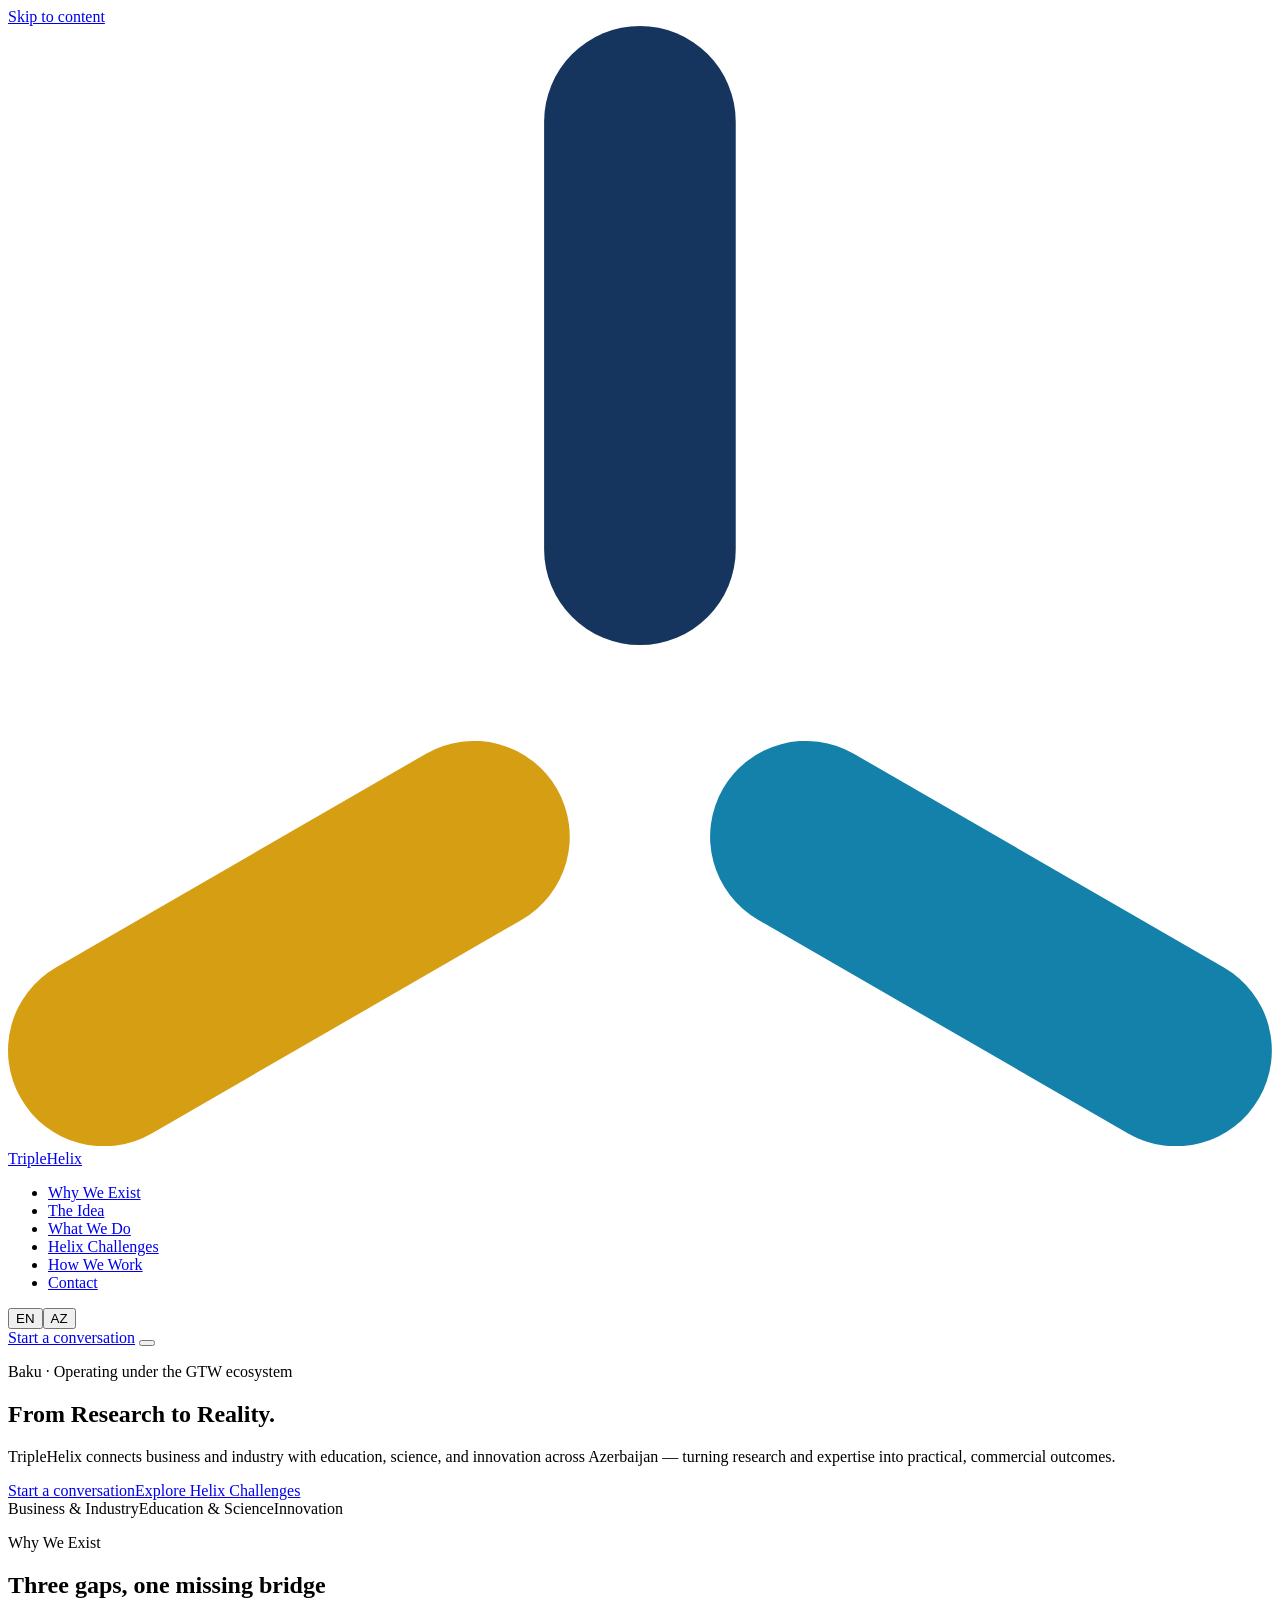
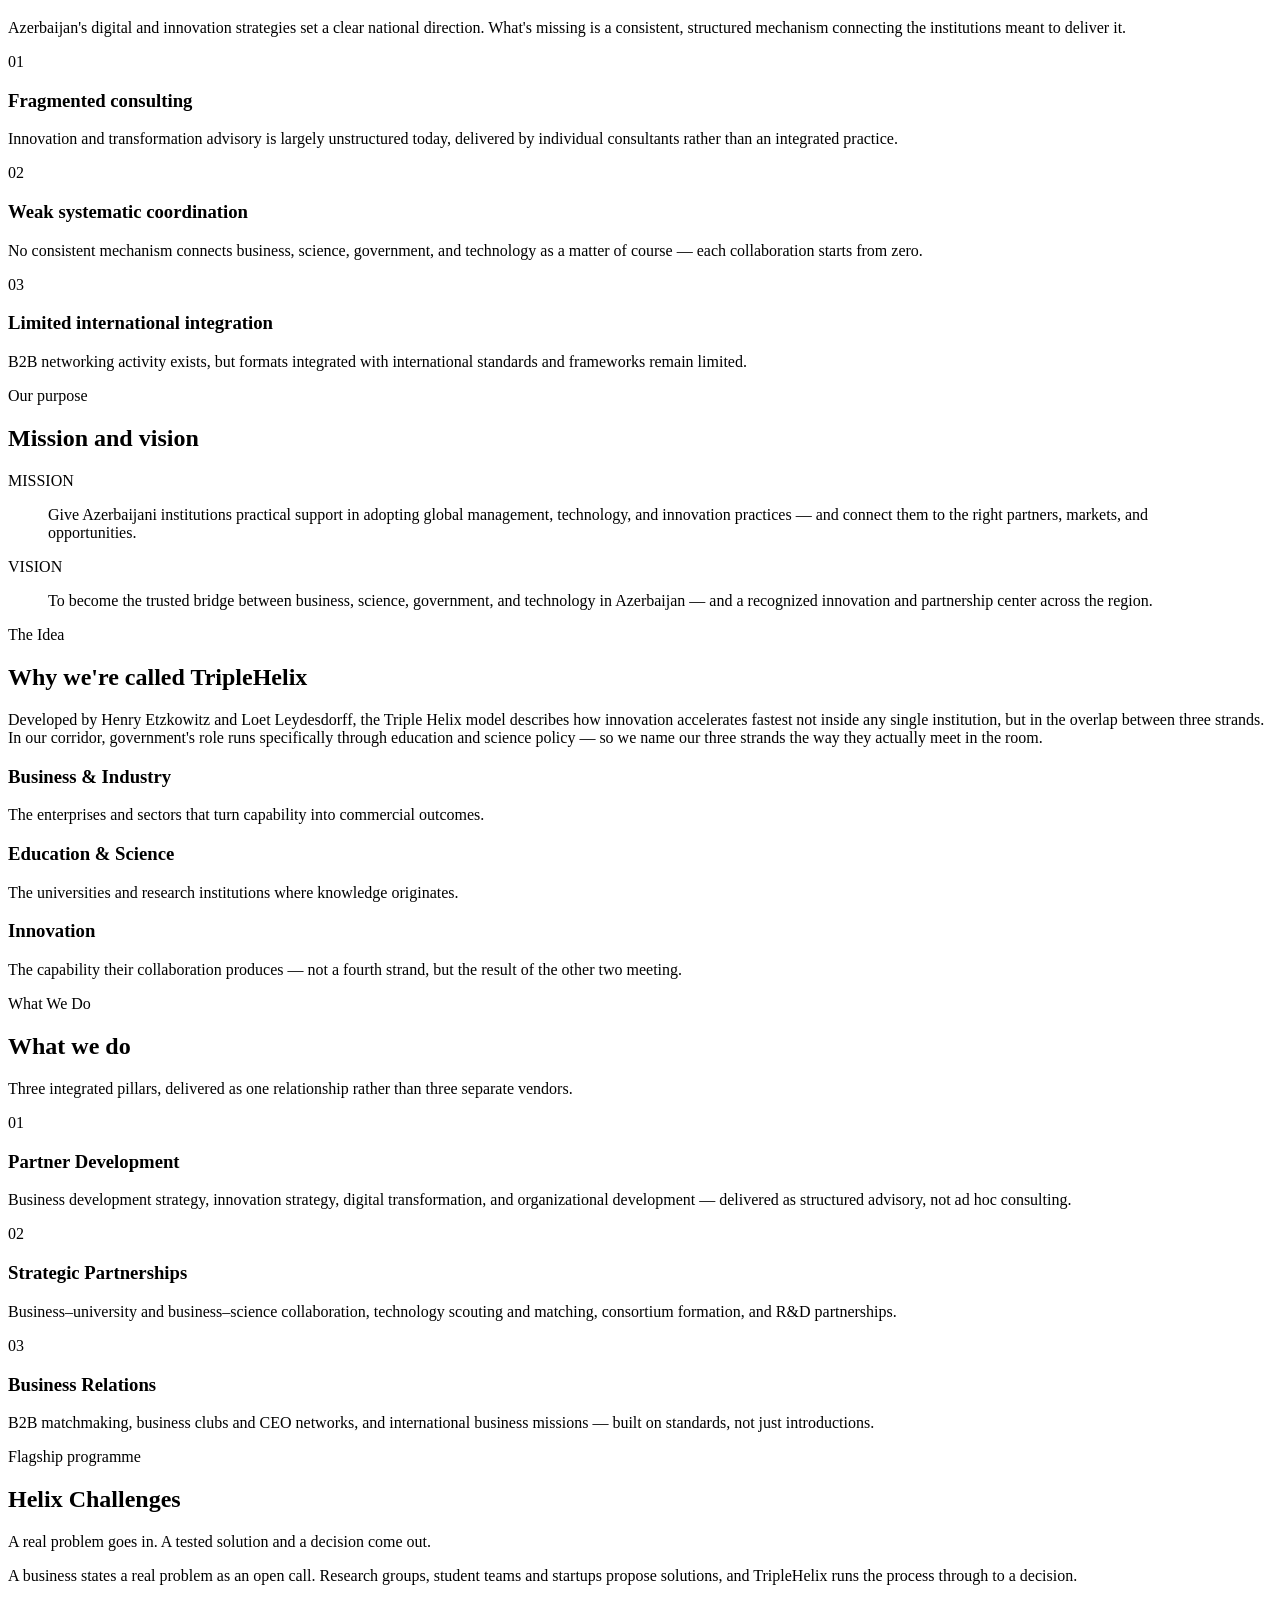
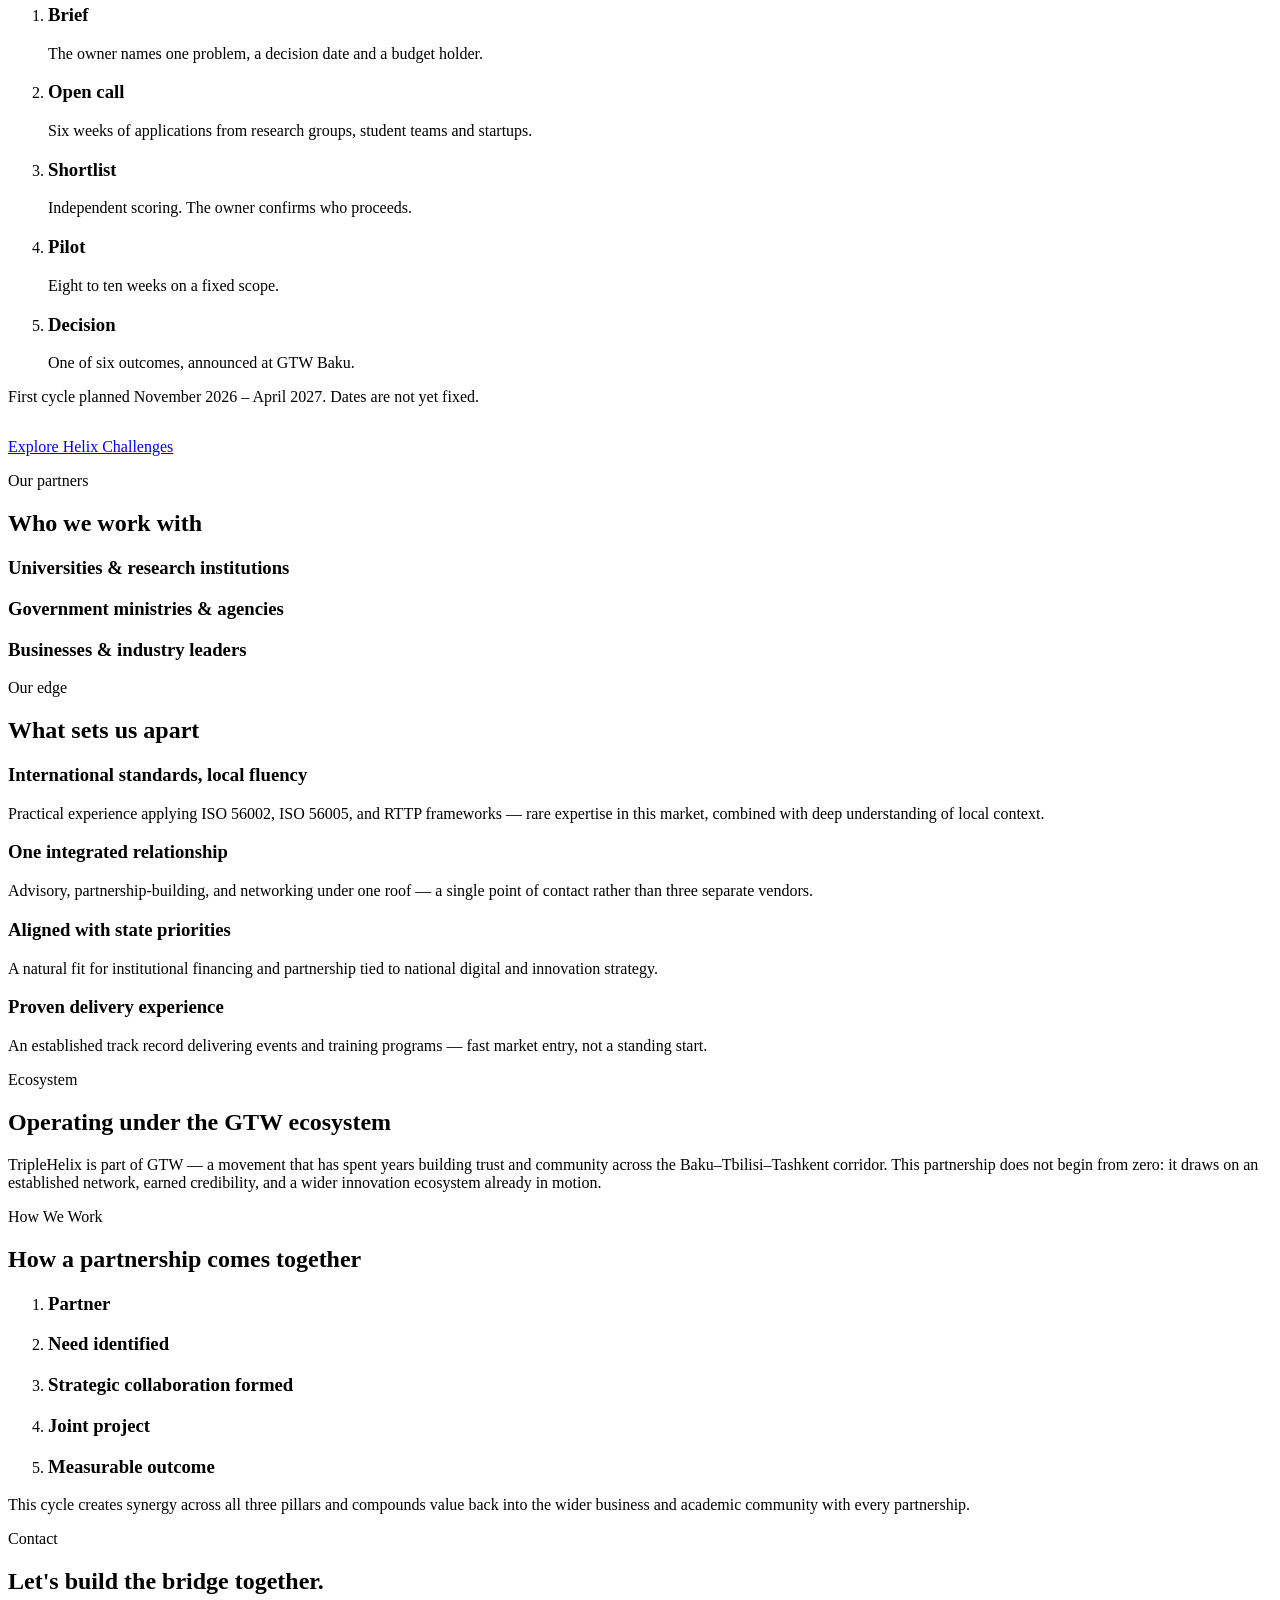
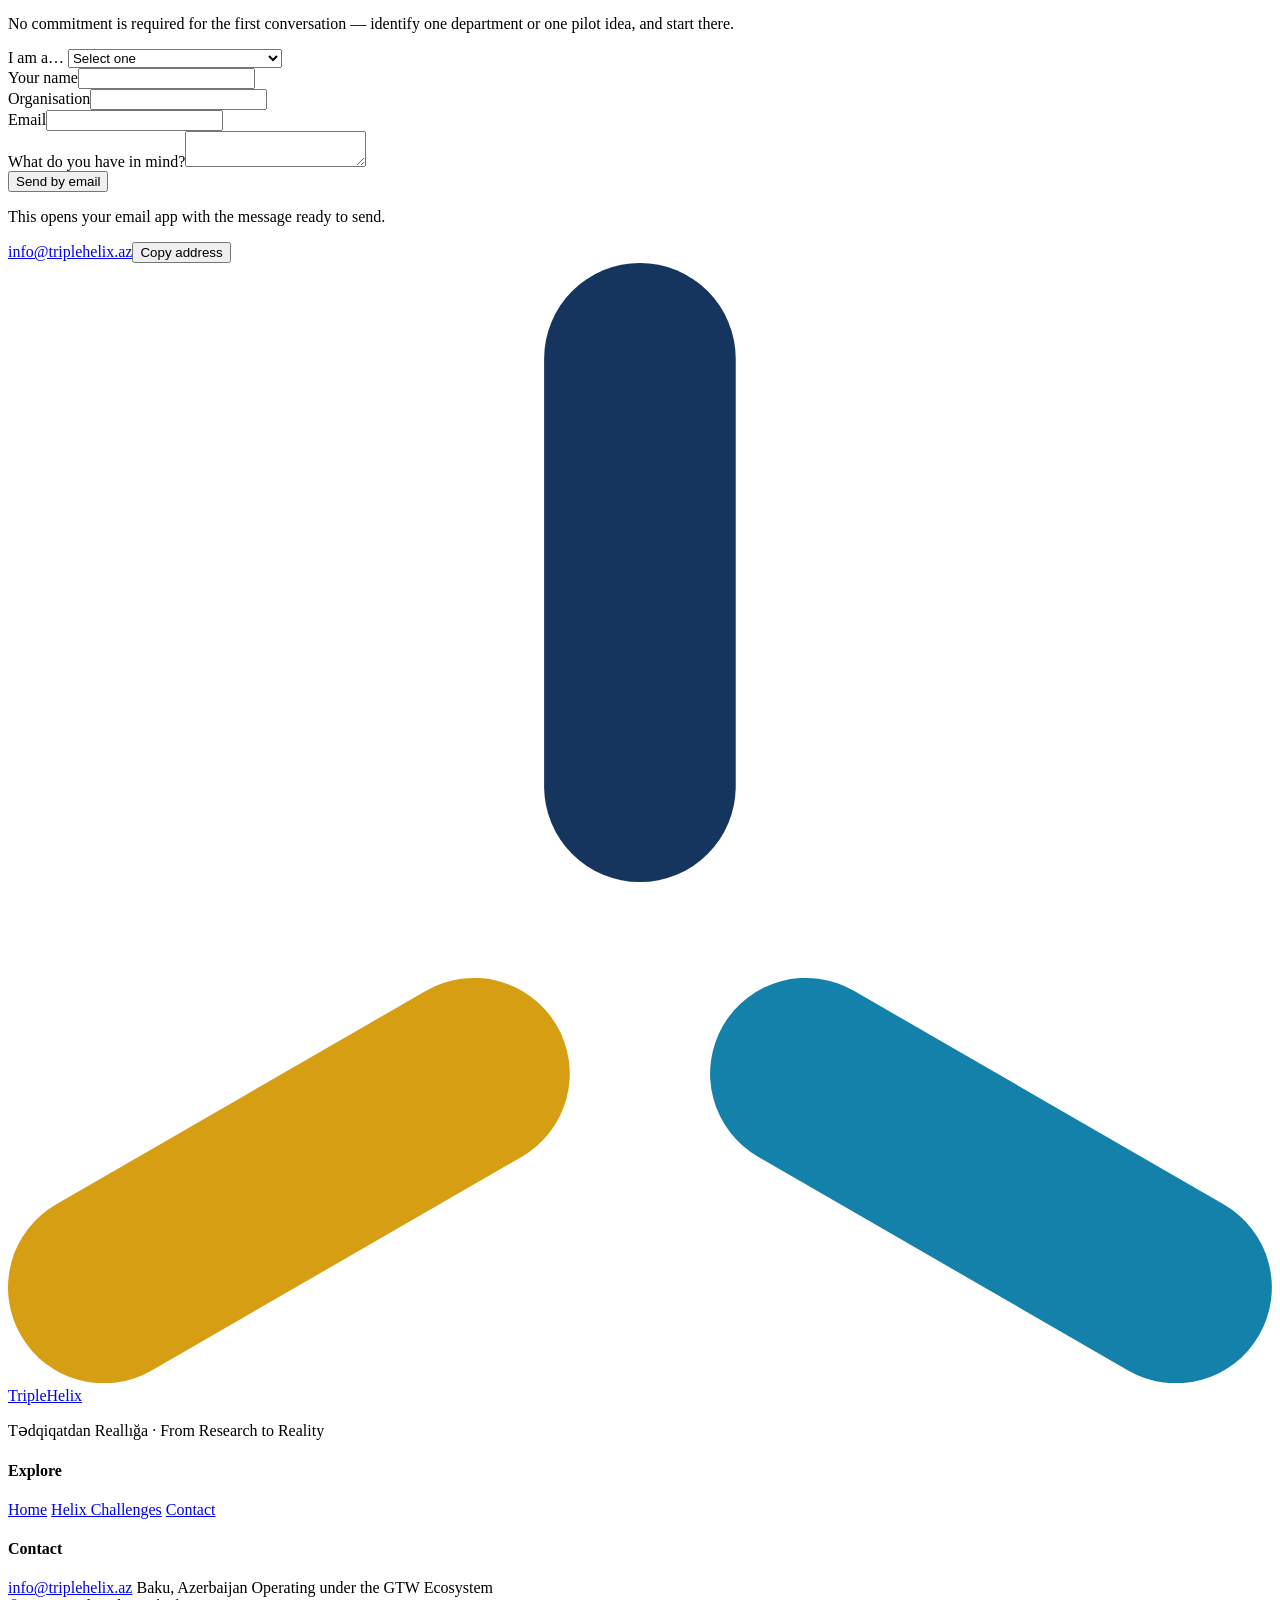
==== commit 04ee08c2: "Add files via upload" ====
--- a/index.html
+++ b/index.html
@@ -2,630 +2,154 @@
 <html lang="en">
 <head>
 <meta charset="UTF-8">
-<meta name="description" content="TripleHelix connects business and industry with education, science, and innovation across Azerbaijan. / TripleHelix biznes və sənayeni təhsil, elm və innovasiya ilə birləşdirir.">
 <meta name="viewport" content="width=device-width, initial-scale=1, viewport-fit=cover">
 <title>TripleHelix — From Research to Reality</title>
-<link rel="icon" type="image/svg+xml" href="data:image/svg+xml,%3Csvg xmlns=&quot;http://www.w3.org/2000/svg&quot; viewBox=&quot;-1.45 -7.95 102.90 102.90&quot; role=&quot;img&quot; aria-label=&quot;TripleHelix icon&quot;%3E%3Cdefs%3E%3C/defs%3E%3Crect x=&quot;-1.45&quot; y=&quot;-7.95&quot; width=&quot;102.90&quot; height=&quot;102.90&quot; rx=&quot;22.64&quot; fill=&quot;%23FBF7EF&quot;/%3E%3Cline x1=&quot;50.00&quot; y1=&quot;41.00&quot; x2=&quot;50.00&quot; y2=&quot;12.00&quot; stroke=&quot;%2316355E&quot; stroke-width=&quot;13.0&quot; stroke-linecap=&quot;round&quot;/%3E%3Cline x1=&quot;61.26&quot; y1=&quot;60.50&quot; x2=&quot;86.37&quot; y2=&quot;75.00&quot; stroke=&quot;%231481AA&quot; stroke-width=&quot;13.0&quot; stroke-linecap=&quot;round&quot;/%3E%3Cline x1=&quot;38.74&quot; y1=&quot;60.50&quot; x2=&quot;13.63&quot; y2=&quot;75.00&quot; stroke=&quot;%23D69E12&quot; stroke-width=&quot;13.0&quot; stroke-linecap=&quot;round&quot;/%3E%3C/svg%3E">
-<link rel="preconnect" href="https://fonts.googleapis.com">
-<link rel="preconnect" href="https://fonts.gstatic.com" crossorigin>
-<link rel="stylesheet" href="https://fonts.googleapis.com/css2?family=Lora:wght@700&display=swap">
-<style>
-  :root {
-    --paper: #FBF7EF;
-    --ink: #1A2438;
-    --navy: #16355E;
-    --science: #1481AA;
-    --gold: #D69E12;
-    --muted: #5A5346;
-    --rule: #DDD5C7;
-    --logo-navy: #16355E;
-    --tint: #F3ECDD;
-    --card: #FFFDF8;
-    --serif: Cambria, Georgia, 'Times New Roman', serif;
-    --sans: Calibri, 'Segoe UI', Roboto, Arial, sans-serif;
-    box-sizing: border-box;
-    padding-top: env(safe-area-inset-top, 0px);
-    padding-bottom: env(safe-area-inset-bottom, 0px);
-  }
-  *, *::before, *::after { box-sizing: inherit; }
-  html { scroll-padding-top: 5.5rem; scroll-behavior: smooth; }
-  @media (prefers-reduced-motion: reduce) {
-    html { scroll-behavior: auto; }
-    * { animation: none !important; transition: none !important; }
-  }
-
-  body {
-    margin: 0; background: var(--paper); color: var(--ink);
-    font-family: var(--sans); font-size: 17px; line-height: 1.6;
-    -webkit-font-smoothing: antialiased;
-  }
-  a { color: inherit; }
-  a:focus-visible, button:focus-visible { outline: 2px solid var(--science); outline-offset: 3px; }
-
-  .wrap { max-width: 1080px; margin: 0 auto; padding: 0 1.75rem; }
-
-  /* ---------- the wordmark's three-line device (logo basis — untouched) ---------- */
-  .strands { display: inline-flex; flex-direction: column; gap: 5px; width: 34px; }
-  .strands span { height: 2.5px; border-radius: 2px; }
-  .strands span:nth-child(1) { background: var(--navy); }
-  .strands span:nth-child(2) { background: var(--science); }
-  .strands span:nth-child(3) { background: var(--gold); }
-  .strands.vertical { flex-direction: row; width: auto; height: 100%; gap: 6px; }
-  .strands.vertical span { width: 2.5px; height: 100%; }
-
-  /* ---------- header ---------- */
-  header {
-    position: sticky; top: 0; z-index: 50;
-    background: rgba(251, 247, 239, 0.92);
-    backdrop-filter: saturate(140%) blur(6px);
-    border-bottom: 1px solid var(--rule);
-    padding-top: env(safe-area-inset-top, 0px);
-  }
-  .nav { display: flex; align-items: center; justify-content: space-between; padding-top: 1.1rem; padding-bottom: 1.1rem; }
-  .wordmark { display: inline-flex; align-items: center; gap: 0.6rem; font-family: 'Lora', var(--serif); font-weight: 700; font-size: 1.4rem; letter-spacing: 0.01em; text-decoration: none; color: var(--ink); }
-  .logo-mark { height: 1.9rem; width: auto; flex: none; }
-  .navlinks { display: flex; gap: 1.9rem; list-style: none; margin: 0; padding: 0; }
-  .navlinks a {
-    text-decoration: none; font-size: 0.92rem; color: var(--muted);
-    border-bottom: 1px solid transparent; padding-bottom: 2px;
-    transition: border-color 0.15s, color 0.15s;
-  }
-  .navlinks a:hover { color: var(--ink); border-color: var(--gold); }
-  .navtoggle { display: none; background: none; border: none; font-family: var(--serif); font-size: 1.6rem; color: var(--ink); cursor: pointer; }
-  @media (max-width: 780px) {
-    .navlinks {
-      position: absolute; top: 100%; left: 0; right: 0;
-      background: var(--paper); border-bottom: 1px solid var(--rule);
-      flex-direction: column; gap: 0; padding: 0.5rem 1.75rem 1rem; display: none;
-    }
-    .navlinks.open { display: flex; }
-    .navlinks a { padding: 0.65rem 0; border-bottom: 1px solid var(--rule); }
-    .navtoggle { display: block; }
-  }
-
-
-  /* ---------- language switch ---------- */
-  .navlinks { margin-left: auto; }
-  .lang { display: inline-flex; border: 1px solid var(--rule); border-radius: 999px; padding: 2px; margin-left: 1.8rem; }
-  .lang button { font-family: var(--sans); font-size: 0.8rem; font-weight: 700; letter-spacing: 0.06em; background: none; border: none; color: var(--muted); padding: 0.28rem 0.7rem; border-radius: 999px; cursor: pointer; }
-  .lang button[aria-pressed="true"] { background: var(--navy); color: #FBF7EF; }
-  @media (max-width: 780px) { .lang { margin-left: auto; margin-right: 0.6rem; } }
-
-  /* ---------- hero: bold navy block, the one full-color moment up top ---------- */
-  .hero-section { background: var(--navy); }
-  .hero { padding-top: 5.5rem; padding-bottom: 4.5rem; display: grid; grid-template-columns: 40px 1fr; gap: 2.2rem; }
-  .hero .strands.vertical { align-self: stretch; min-height: 100%; }
-  .hero .strands.vertical span:nth-child(1) { background: #6E8CB8; }
-  .hero h1 {
-    font-family: var(--serif); font-weight: 700; font-size: clamp(2.4rem, 5.4vw, 4.1rem);
-    line-height: 1.08; margin: 0 0 1.5rem; color: var(--paper); max-width: 15ch;
-  }
-  .hero p.lede { font-size: 1.18rem; color: #C6D0E0; max-width: 56ch; margin: 0 0 2.1rem; line-height: 1.55; }
-  .cta {
-    display: inline-block; font-family: var(--serif); font-style: italic; font-size: 1.05rem;
-    text-decoration: none; color: var(--ink); border-bottom: 1.5px solid var(--gold); padding-bottom: 3px;
-    transition: color 0.15s, border-color 0.15s;
-  }
-  .cta:hover { color: var(--science); border-color: var(--science); }
-  .hero .cta { color: var(--paper); }
-  .hero .cta:hover { color: #9FD1EE; border-color: #9FD1EE; }
-  @media (max-width: 640px) {
-    .hero { grid-template-columns: 1fr; }
-    .hero .strands.vertical { flex-direction: row; width: 34px; height: auto; }
-    .hero .strands.vertical span { width: auto; height: 2.5px; flex: 1; }
-  }
-
-  /* ---------- section scaffolding: clean paper, no tinting ---------- */
-  section { padding: 4.8rem 0; }
-  .section-mark { margin-bottom: 1.6rem; }
-  h2 {
-    font-family: var(--serif); font-weight: 700; color: var(--ink);
-    font-size: clamp(1.6rem, 3vw, 2.15rem); margin: 0 0 1.3rem; max-width: 24ch;
-  }
-  .intro { font-size: 1.08rem; color: var(--muted); max-width: 62ch; margin: 0 0 2.4rem; line-height: 1.6; }
-
-  /* ---------- dividers between sections: three solid ribbons, shape varies ---------- */
-  .divider-row { display: flex; justify-content: center; padding: 0.6rem 0; }
-  .divider { position: relative; width: 90px; height: 42px; }
-  .divider span { position: absolute; border-radius: 3px; }
-
-  .div-fan span { width: 8px; height: 38px; top: 2px; }
-  .div-fan span:nth-child(1) { left: 4px;  background: var(--navy);    transform: rotate(-14deg); }
-  .div-fan span:nth-child(2) { left: 38px; background: var(--science); transform: rotate(6deg); top: 0; }
-  .div-fan span:nth-child(3) { left: 70px; background: var(--gold);    transform: rotate(-10deg); }
-
-  .div-steps span { height: 7px; left: 3px; }
-  .div-steps span:nth-child(1) { width: 84px; top: 6px;  background: var(--navy); }
-  .div-steps span:nth-child(2) { width: 56px; top: 18px; background: var(--science); }
-  .div-steps span:nth-child(3) { width: 30px; top: 30px; background: var(--gold); }
-
-  .div-cross { width: 60px; }
-  .div-cross span { width: 46px; height: 6px; top: 18px; left: 7px; transform-origin: 23px 3px; }
-  .div-cross span:nth-child(1) { background: var(--navy);    transform: rotate(0deg); }
-  .div-cross span:nth-child(2) { background: var(--science); transform: rotate(60deg); }
-  .div-cross span:nth-child(3) { background: var(--gold);    transform: rotate(120deg); opacity: 0.94; }
-
-  /* ---------- gap section: editorial stacked blocks ---------- */
-  .gaps { display: flex; flex-direction: column; }
-  .gap-row { display: grid; grid-template-columns: 1fr 2.1fr; gap: 2rem; padding: 1.7rem 0; border-top: 1px solid var(--rule); }
-  .gap-row:first-child { border-top: 1px solid var(--rule); }
-  .gap-row h3 { font-family: var(--serif); font-weight: 700; font-size: 1.18rem; margin: 0; color: var(--ink); }
-  .gap-row p { margin: 0; color: var(--muted); max-width: 56ch; }
-  @media (max-width: 700px) { .gap-row { grid-template-columns: 1fr; gap: 0.5rem; } }
-
-  /* ---------- mission / vision ---------- */
-  .mv { display: grid; grid-template-columns: 1.15fr 1fr; gap: 3.2rem; }
-  .mv-block .tag { font-family: var(--sans); font-weight: 700; font-size: 0.82rem; margin-bottom: 0.7rem; display: block; }
-  .mv-block:nth-child(1) .tag { color: var(--gold); }
-  .mv-block:nth-child(2) .tag { color: var(--science); }
-  .mv-block blockquote { font-family: var(--serif); font-style: italic; font-size: 1.28rem; line-height: 1.5; margin: 0; color: var(--ink); }
-  @media (max-width: 700px) { .mv { grid-template-columns: 1fr; gap: 2.2rem; } }
-
-  /* ---------- triple helix concept: three unequal strand columns ---------- */
-  .strand-cols { display: grid; grid-template-columns: 1.3fr 1fr 0.85fr; gap: 2rem; margin-top: 2.6rem; }
-  .strand-col { border-top: 3px solid; padding-top: 1rem; }
-  .strand-col:nth-child(1) { border-color: var(--navy); }
-  .strand-col:nth-child(2) { border-color: var(--science); }
-  .strand-col:nth-child(3) { border-color: var(--gold); }
-  .strand-col h4 { font-family: var(--serif); font-size: 1.12rem; margin: 0 0 0.5rem; }
-  .strand-col p { margin: 0; color: var(--muted); font-size: 0.97rem; }
-  @media (max-width: 700px) { .strand-cols { grid-template-columns: 1fr; } }
-
-  /* ---------- what we do ---------- */
-  .pillars { display: flex; flex-direction: column; gap: 0; margin-top: 0.5rem; }
-  .pillar { display: grid; grid-template-columns: 1fr 2.3fr; gap: 2rem; padding: 1.9rem 0; border-top: 1px solid var(--rule); align-items: baseline; }
-  .pillar:first-child { border-top: 1px solid var(--rule); }
-  .pillar h3 { font-family: var(--serif); font-size: 1.2rem; margin: 0; color: var(--ink); }
-  .pillar p { margin: 0; color: var(--muted); max-width: 58ch; }
-  @media (max-width: 700px) { .pillar { grid-template-columns: 1fr; gap: 0.5rem; } }
-
-  /* ---------- who we serve ---------- */
-  .serve-band { display: flex; flex-wrap: wrap; gap: 0.6rem 0; font-family: var(--serif); font-size: clamp(1.15rem, 2.4vw, 1.55rem); color: var(--ink); align-items: center; }
-  .serve-band span.item { white-space: nowrap; }
-  .serve-band span.sep { color: var(--gold); margin: 0 0.9rem; font-style: italic; }
-
-  /* ---------- differentiation: 2x2 ---------- */
-  .diff-grid { display: grid; grid-template-columns: 1fr 1fr; gap: 2.6rem 3rem; margin-top: 0.5rem; }
-  .diff-item h3 { font-family: var(--serif); font-size: 1.12rem; margin: 0 0 0.5rem; color: var(--ink); }
-  .diff-item p { margin: 0; color: var(--muted); font-size: 0.97rem; }
-  @media (max-width: 700px) { .diff-grid { grid-template-columns: 1fr; gap: 1.8rem; } }
-
-  /* ---------- GTW umbrella ---------- */
-  .gtw p { max-width: 68ch; font-size: 1.06rem; color: var(--ink); line-height: 1.6; }
-
-  /* ---------- process timeline (the one genuine sequence) ---------- */
-  .timeline { display: grid; grid-template-columns: repeat(5, 1fr); gap: 0; margin-top: 2.6rem; position: relative; }
-  .timeline::before { content: ""; position: absolute; top: 9px; left: 4%; right: 4%; height: 1px; background: var(--rule); }
-  .tstep { position: relative; padding-top: 2.1rem; text-align: left; padding-right: 1rem; }
-  .tstep .dot { position: absolute; top: 0; left: 0; width: 18px; height: 18px; border-radius: 50%; background: var(--paper); border: 2px solid var(--gold); }
-  .tstep:nth-child(3) .dot, .tstep:nth-child(5) .dot { border-color: var(--science); }
-  .tstep h4 { font-family: var(--serif); font-size: 0.97rem; margin: 0; line-height: 1.3; }
-  @media (max-width: 780px) {
-    .timeline { grid-template-columns: 1fr; gap: 1.5rem; }
-    .timeline::before { display: none; }
-    .tstep { padding-left: 1.9rem; padding-top: 0; border-left: 1px solid var(--rule); padding-bottom: 0.2rem; }
-    .tstep .dot { top: 2px; left: -9px; }
-  }
-  .process-note { font-style: italic; color: var(--muted); font-family: var(--serif); font-size: 1.08rem; max-width: 62ch; margin-top: 2.8rem; }
-
-  /* ---------- Helix Challenges: flagship programme band ---------- */
-  .challenges { background: var(--tint); border-top: 1px solid var(--rule); border-bottom: 1px solid var(--rule); }
-  .eyebrow { font-size: 0.82rem; font-weight: 700; letter-spacing: 0.08em; text-transform: uppercase; color: var(--science); margin: 0 0 0.9rem; }
-  .challenges h2 { max-width: 20ch; }
-  .ch-lead { font-family: var(--serif); font-style: italic; font-size: 1.28rem; line-height: 1.45; max-width: 36ch; margin: 0 0 1rem; color: var(--ink); }
-  .stages { display: grid; grid-template-columns: repeat(5, 1fr); gap: 1rem; margin: 2.4rem 0 0; padding: 0; list-style: none; }
-  .stage { background: var(--card); border: 1px solid var(--rule); border-top: 4px solid var(--navy); border-radius: 6px; padding: 1.2rem 1.1rem 1.3rem; min-width: 0; }
-  .stage:nth-child(even) { border-top-color: var(--science); }
-  .stage:last-child { border-top-color: var(--gold); }
-  .stage .num { font-family: var(--serif); font-weight: 700; font-size: 1.5rem; color: var(--gold); line-height: 1; display: block; margin-bottom: 0.6rem; }
-  .stage h3 { font-family: var(--serif); font-size: 1.1rem; margin: 0 0 0.45rem; }
-  .stage p { margin: 0; font-size: 0.93rem; color: var(--muted); line-height: 1.5; }
-  .outcomes { margin-top: 2.8rem; }
-  .outcomes .label { font-size: 0.82rem; font-weight: 700; letter-spacing: 0.08em; text-transform: uppercase; color: var(--muted); margin: 0 0 0.7rem; }
-  .ch-sub { font-family: var(--serif); font-size: 1.3rem; margin: 3.4rem 0 1.2rem; }
-  .roles { display: grid; grid-template-columns: repeat(3, 1fr); gap: 1.4rem; }
-  .role { border-top: 3px solid var(--navy); padding-top: 0.9rem; min-width: 0; }
-  .role:nth-child(2) { border-color: var(--science); }
-  .role:nth-child(3) { border-color: var(--gold); }
-  .role h4 { font-family: var(--serif); font-size: 1.12rem; margin: 0 0 0.45rem; }
-  .role p { margin: 0; color: var(--muted); font-size: 0.97rem; }
-  .ch-cta { margin-top: 2.8rem; }
-  .ch-note { margin: 0.9rem 0 0; font-size: 0.88rem; color: var(--muted); }
-  @media (max-width: 900px) { .stages { grid-template-columns: repeat(2, 1fr); } .stage:last-child { grid-column: 1 / -1; } }
-  @media (max-width: 700px) { .roles { grid-template-columns: 1fr; gap: 1.6rem; } }
-  @media (max-width: 460px) { .stages { grid-template-columns: 1fr; } }
-
-  /* ---------- contact & footer: dark bookend, matching the hero ---------- */
-  .contact { background: var(--ink); color: var(--paper); }
-  .contact .wrap { text-align: left; }
-  .contact h2 { color: var(--paper); }
-  .contact p.lede2 { color: #C9C2B0; font-size: 1.1rem; max-width: 56ch; margin: 0 0 2rem; }
-  .contact .cta { color: var(--paper); border-color: var(--gold); }
-  .contact .cta:hover { color: #9FD1EE; border-color: #9FD1EE; }
-  .contact .meta { margin-top: 2.6rem; display: flex; gap: 2.4rem; flex-wrap: wrap; font-size: 0.92rem; color: #9E9788; }
-
-  footer { padding: 2.4rem 0; border-top: 1px solid #2B3550; background: var(--ink); padding-bottom: calc(2.4rem + env(safe-area-inset-bottom, 0px)); }
-  footer .wrap { display: flex; justify-content: space-between; align-items: baseline; flex-wrap: wrap; gap: 0.8rem; }
-  footer .fmark { display: inline-flex; align-items: center; gap: 0.55rem; font-family: 'Lora', var(--serif); font-weight: 700; color: var(--paper); font-size: 1.1rem; }
-  footer .logo-mark { height: 1.5rem; --logo-navy: #B5C8E6; }
-  footer .ftag { color: #8F8A7C; font-size: 0.86rem; font-style: italic; }
-  footer .fmeta { color: #6E6A5E; font-size: 0.8rem; }
-
-  /* ---------- dark-mode tokens (viewer preference only; page still defaults light) ---------- */
-  @media (prefers-color-scheme: dark) {
-    :root:not([data-theme="light"]) { --paper: #12182A; --ink: #F1ECDF; --muted: #B7AF9C; --rule: #2C3550; --tint: #1A2138; --card: #1B2340; --logo-navy: #A9BFE3; }
-    :root:not([data-theme="light"]) header { background: rgba(18, 24, 42, 0.92); }
-    :root:not([data-theme="light"]) .tstep .dot { background: var(--paper); }
-    :root:not([data-theme="light"]) .lang button[aria-pressed="true"] { background: var(--science); }
-  }
-  :root[data-theme="dark"] { --paper: #12182A; --ink: #F1ECDF; --muted: #B7AF9C; --rule: #2C3550; --tint: #1A2138; --card: #1B2340; --logo-navy: #A9BFE3; }
-  :root[data-theme="dark"] .lang button[aria-pressed="true"] { background: var(--science); }
-</style>
+<meta name="description" content="TripleHelix connects business and industry with education, science, and innovation across Azerbaijan. / TripleHelix biznes və sənayeni təhsil, elm və innovasiya ilə birləşdirir.">
+<link rel="canonical" href="https://triplehelix.az/">
+<meta name="theme-color" content="#FFFFFF">
+<meta property="og:type" content="website">
+<meta property="og:site_name" content="TripleHelix">
+<meta property="og:title" content="TripleHelix — From Research to Reality">
+<meta property="og:description" content="Turning research and expertise into practical, commercial outcomes across Azerbaijan.">
+<meta property="og:url" content="https://triplehelix.az/">
+<meta property="og:image" content="https://triplehelix.az/assets/og-image.png">
+<meta property="og:image:width" content="1200">
+<meta property="og:image:height" content="630">
+<meta name="twitter:card" content="summary_large_image">
+<link rel="icon" href="assets/favicon.svg" type="image/svg+xml">
+<link rel="icon" href="assets/favicon-32.png" sizes="32x32" type="image/png">
+<link rel="icon" href="favicon.ico" sizes="any">
+<link rel="apple-touch-icon" href="assets/apple-touch-icon.png">
+<link rel="preload" href="assets/fonts/inter-latin-wght-normal.woff2" as="font" type="font/woff2" crossorigin>
+<link rel="preload" href="assets/fonts/lora-latin-wght-normal.woff2" as="font" type="font/woff2" crossorigin>
+<link rel="stylesheet" href="assets/fonts.css">
+<link rel="stylesheet" href="assets/styles.css">
+<script>document.documentElement.classList.add('js');</script>
+<script type="application/ld+json">{"@context": "https://schema.org", "@type": "Organization", "name": "TripleHelix", "url": "https://triplehelix.az/", "logo": "https://triplehelix.az/assets/logo-512.png", "slogan": "From Research to Reality", "email": "info@triplehelix.az", "address": {"@type": "PostalAddress", "addressLocality": "Baku", "addressCountry": "AZ"}, "sameAs": ["https://www.linkedin.com/company/triple-helix-partners"], "description": "TripleHelix connects business and industry with education, science and innovation across Azerbaijan."}</script>
 </head>
-<body>
-
-<header>
-  <div class="wrap nav">
-    <a class="wordmark" href="#top" aria-label="TripleHelix"><svg class="logo-mark" viewBox="7.13 5.50 85.75 76.00" aria-hidden="true" focusable="false"><line x1="50" y1="41" x2="50" y2="12" style="stroke:var(--logo-navy)" stroke-width="13" stroke-linecap="round"/><line x1="61.26" y1="60.5" x2="86.37" y2="75" stroke="#1481AA" stroke-width="13" stroke-linecap="round"/><line x1="38.74" y1="60.5" x2="13.63" y2="75" stroke="#D69E12" stroke-width="13" stroke-linecap="round"/></svg><span>TripleHelix</span></a>
-    <div class="lang" role="group" aria-label="Language"><button type="button" data-lang="en" aria-pressed="true">EN</button><button type="button" data-lang="az" aria-pressed="false">AZ</button></div>
-    <button class="navtoggle" id="navToggle" aria-label="Menu" aria-expanded="false">&#9776;</button>
-    <ul class="navlinks" id="navLinks">
-      <li><a href="#why" data-i18n="n1">Why We Exist</a></li>
-      <li><a href="#helix" data-i18n="n2">The Idea</a></li>
-      <li><a href="#work" data-i18n="n3">What We Do</a></li>
-      <li><a href="#challenges" data-i18n="n6">Challenges</a></li>
-      <li><a href="#process" data-i18n="n4">How We Work</a></li>
-      <li><a href="#contact" data-i18n="n5">Contact</a></li>
+<body data-title-en="TripleHelix — From Research to Reality" data-title-az="TripleHelix — Tədqiqatdan Reallığa">
+<a class="skip" href="#main"><span data-i18n="skip">Skip to content</span></a>
+<header class="site-header" id="top">
+  <div class="container nav">
+    <a class="brand" href="index.html" aria-label="TripleHelix"><svg class="mark" viewBox="7.13 5.50 85.75 76.00" aria-hidden="true" focusable="false"><line x1="50" y1="41" x2="50" y2="12" stroke="#16355E" stroke-width="13" stroke-linecap="round"/><line x1="61.26" y1="60.5" x2="86.37" y2="75" stroke="#1481AA" stroke-width="13" stroke-linecap="round"/><line x1="38.74" y1="60.5" x2="13.63" y2="75" stroke="#D69E12" stroke-width="13" stroke-linecap="round"/></svg><span>TripleHelix</span></a>
+    <ul class="nav-links" id="navLinks">
+      <li><a href="#why"><span data-i18n="n1">Why We Exist</span></a></li>
+      <li><a href="#helix"><span data-i18n="n2">The Idea</span></a></li>
+      <li><a href="#work"><span data-i18n="n3">What We Do</span></a></li>
+      <li><a href="challenges.html"><span data-i18n="nc">Helix Challenges</span></a></li>
+      <li><a href="#process"><span data-i18n="n4">How We Work</span></a></li>
+      <li><a href="#contact"><span data-i18n="n5">Contact</span></a></li>
     </ul>
+    <div class="nav-tools">
+      <div class="lang" role="group" aria-label="Language"><button type="button" data-lang="en" aria-pressed="true">EN</button><button type="button" data-lang="az" aria-pressed="false">AZ</button></div>
+      <a class="btn btn--primary btn--sm" href="#contact"><span data-i18n="b_start">Start a conversation</span></a>
+      <button class="nav-toggle" id="navToggle" type="button" aria-expanded="false" aria-controls="navLinks" aria-label="Menu" data-i18n-aria="aria_menu"><span></span></button>
+    </div>
   </div>
 </header>
-
-<main id="top">
-
-  <!-- HERO -->
-  <section class="hero-section">
-    <div class="wrap hero">
-      <div class="strands vertical"><span></span><span></span><span></span></div>
+<main id="main">
+<section class="hero"><div class="container">
+  <span class="bars" aria-hidden="true"><i></i><i></i><i></i></span>
+  <p class="eyebrow" data-i18n="he_eb">Baku &middot; Operating under the GTW ecosystem</p>
+  <h1 data-i18n="h1">From Research to Reality.</h1>
+  <p class="lede" data-i18n="lede">TripleHelix connects business and industry with education, science, and innovation across Azerbaijan — turning research and expertise into practical, commercial outcomes.</p>
+  <div class="actions"><a class="btn btn--primary" href="#contact"><span data-i18n="b_start">Start a conversation</span></a><a class="btn btn--ghost" href="challenges.html"><span data-i18n="b_explore">Explore Helix Challenges</span></a></div>
+  <div class="chips"><span class="chip" data-i18n="s1h">Business &amp; Industry</span><span class="chip" data-i18n="s2h">Education &amp; Science</span><span class="chip" data-i18n="s3h">Innovation</span></div>
+</div></section>
+<section class="section" id="why"><div class="container">
+  <div class="section-head"><span class="bars" aria-hidden="true"><i></i><i></i><i></i></span><p class="eyebrow" data-i18n="n1">Why We Exist</p><h2 data-i18n="w_h">Three gaps, one missing bridge</h2><p class="intro" data-i18n="w_i">Azerbaijan's digital and innovation strategies set a clear national direction. What's missing is a consistent, structured mechanism connecting the institutions meant to deliver it.</p></div>
+  <div class="grid grid-3"><article class="card"><span class=num>01</span><h3 data-i18n="g1h">Fragmented consulting</h3><p data-i18n="g1p">Innovation and transformation advisory is largely unstructured today, delivered by individual consultants rather than an integrated practice.</p></article><article class="card"><span class=num>02</span><h3 data-i18n="g2h">Weak systematic coordination</h3><p data-i18n="g2p">No consistent mechanism connects business, science, government, and technology as a matter of course — each collaboration starts from zero.</p></article><article class="card"><span class=num>03</span><h3 data-i18n="g3h">Limited international integration</h3><p data-i18n="g3p">B2B networking activity exists, but formats integrated with international standards and frameworks remain limited.</p></article></div>
+</div></section>
+<section class="section section--tint"><div class="container">
+  <div class="section-head"><span class="bars" aria-hidden="true"><i></i><i></i><i></i></span><p class="eyebrow" data-i18n="e_mv">Our purpose</p><h2 data-i18n="mv_h">Mission and vision</h2></div>
+  <div class="grid grid-2">
+    <article class="card mv-card"><span class="tag" data-i18n="mt">MISSION</span><blockquote data-i18n="mq">Give Azerbaijani institutions practical support in adopting global management, technology, and innovation practices — and connect them to the right partners, markets, and opportunities.</blockquote></article>
+    <article class="card mv-card"><span class="tag" data-i18n="vt">VISION</span><blockquote data-i18n="vq">To become the trusted bridge between business, science, government, and technology in Azerbaijan — and a recognized innovation and partnership center across the region.</blockquote></article>
+  </div>
+</div></section>
+<section class="section" id="helix"><div class="container">
+  <div class="section-head"><span class="bars" aria-hidden="true"><i></i><i></i><i></i></span><p class="eyebrow" data-i18n="n2">The Idea</p><h2 data-i18n="t_h">Why we're called TripleHelix</h2><p class="intro" data-i18n="t_i">Developed by Henry Etzkowitz and Loet Leydesdorff, the Triple Helix model describes how innovation accelerates fastest not inside any single institution, but in the overlap between three strands. In our corridor, government's role runs specifically through education and science policy — so we name our three strands the way they actually meet in the room.</p></div>
+  <div class="grid grid-3">
+    <article class="card card--plain"><h3 data-i18n="s1h">Business &amp; Industry</h3><p data-i18n="s1p">The enterprises and sectors that turn capability into commercial outcomes.</p></article>
+    <article class="card card--plain"><h3 data-i18n="s2h">Education &amp; Science</h3><p data-i18n="s2p">The universities and research institutions where knowledge originates.</p></article>
+    <article class="card card--plain"><h3 data-i18n="s3h">Innovation</h3><p data-i18n="s3p">The capability their collaboration produces — not a fourth strand, but the result of the other two meeting.</p></article>
+  </div>
+</div></section>
+<section class="section section--tint" id="work"><div class="container">
+  <div class="section-head"><span class="bars" aria-hidden="true"><i></i><i></i><i></i></span><p class="eyebrow" data-i18n="n3">What We Do</p><h2 data-i18n="d_h">What we do</h2><p class="intro" data-i18n="d_i">Three integrated pillars, delivered as one relationship rather than three separate vendors.</p></div>
+  <div class="grid grid-3"><article class="card"><span class="num">01</span><h3 data-i18n="p1h">Partner Development</h3><p data-i18n="p1p">Business development strategy, innovation strategy, digital transformation, and organizational development — delivered as structured advisory, not ad hoc consulting.</p></article><article class="card"><span class="num">02</span><h3 data-i18n="p2h">Strategic Partnerships</h3><p data-i18n="p2p">Business&ndash;university and business&ndash;science collaboration, technology scouting and matching, consortium formation, and R&amp;D partnerships.</p></article><article class="card"><span class="num">03</span><h3 data-i18n="p3h">Business Relations</h3><p data-i18n="p3p">B2B matchmaking, business clubs and CEO networks, and international business missions — built on standards, not just introductions.</p></article></div>
+</div></section>
+<section class="section section--blue feature" id="challenges"><div class="container">
+  <div class="section-head"><span class="bars" aria-hidden="true"><i></i><i></i><i></i></span><p class="eyebrow" data-i18n="e_flag">Flagship programme</p><h2>Helix Challenges</h2><p class="lede" data-i18n="ch_lead">A real problem goes in. A tested solution and a decision come out.</p><p class="intro" data-i18n="ch_i">A business states a real problem as an open call. Research groups, student teams and startups propose solutions, and TripleHelix runs the process through to a decision.</p></div>
+  <ol class="steps"><li class="step"><div class="step-body"><h3 data-i18n="st1h">Brief</h3><p data-i18n="st1p">The owner names one problem, a decision date and a budget holder.</p></div></li><li class="step"><div class="step-body"><h3 data-i18n="st2h">Open call</h3><p data-i18n="st2p">Six weeks of applications from research groups, student teams and startups.</p></div></li><li class="step"><div class="step-body"><h3 data-i18n="st3h">Shortlist</h3><p data-i18n="st3p">Independent scoring. The owner confirms who proceeds.</p></div></li><li class="step"><div class="step-body"><h3 data-i18n="st4h">Pilot</h3><p data-i18n="st4p">Eight to ten weeks on a fixed scope.</p></div></li><li class="step"><div class="step-body"><h3 data-i18n="st5h">Decision</h3><p data-i18n="st5p">One of six outcomes, announced at GTW Baku.</p></div></li></ol>
+  <p class="note" data-i18n="ch_when">First cycle planned November 2026 – April 2027. Dates are not yet fixed.</p>
+  <div class="actions" style="margin-top:2rem"><a class="btn btn--primary" href="challenges.html"><span data-i18n="b_explore">Explore Helix Challenges</span></a></div>
+</div></section>
+<section class="section"><div class="container">
+  <div class="section-head"><span class="bars" aria-hidden="true"><i></i><i></i><i></i></span><p class="eyebrow" data-i18n="e_serve">Our partners</p><h2 data-i18n="k_h">Who we work with</h2></div>
+  <div class="grid grid-3">
+    <article class="card card--plain center" style="align-items:center"><h3 data-i18n="k1">Universities &amp; research institutions</h3></article>
+    <article class="card card--plain center" style="align-items:center"><h3 data-i18n="k2">Government ministries &amp; agencies</h3></article>
+    <article class="card card--plain center" style="align-items:center"><h3 data-i18n="k3">Businesses &amp; industry leaders</h3></article>
+  </div>
+</div></section>
+<section class="section section--tint"><div class="container">
+  <div class="section-head"><span class="bars" aria-hidden="true"><i></i><i></i><i></i></span><p class="eyebrow" data-i18n="e_diff">Our edge</p><h2 data-i18n="a_h">What sets us apart</h2></div>
+  <div class="grid grid-2"><article class="card"><h3 data-i18n="a1h">International standards, local fluency</h3><p data-i18n="a1p">Practical experience applying ISO 56002, ISO 56005, and RTTP frameworks — rare expertise in this market, combined with deep understanding of local context.</p></article><article class="card"><h3 data-i18n="a2h">One integrated relationship</h3><p data-i18n="a2p">Advisory, partnership-building, and networking under one roof — a single point of contact rather than three separate vendors.</p></article><article class="card"><h3 data-i18n="a3h">Aligned with state priorities</h3><p data-i18n="a3p">A natural fit for institutional financing and partnership tied to national digital and innovation strategy.</p></article><article class="card"><h3 data-i18n="a4h">Proven delivery experience</h3><p data-i18n="a4p">An established track record delivering events and training programs — fast market entry, not a standing start.</p></article></div>
+</div></section>
+<section class="section"><div class="container">
+  <div class="section-head"><span class="bars" aria-hidden="true"><i></i><i></i><i></i></span><p class="eyebrow" data-i18n="e_gtw">Ecosystem</p><h2 data-i18n="gh">Operating under the GTW ecosystem</h2></div>
+  <p class="statement" data-i18n="gp">TripleHelix is part of GTW — a movement that has spent years building trust and community across the Baku&ndash;Tbilisi&ndash;Tashkent corridor. This partnership does not begin from zero: it draws on an established network, earned credibility, and a wider innovation ecosystem already in motion.</p>
+</div></section>
+<section class="section section--tint" id="process"><div class="container">
+  <div class="section-head"><span class="bars" aria-hidden="true"><i></i><i></i><i></i></span><p class="eyebrow" data-i18n="n4">How We Work</p><h2 data-i18n="h_h">How a partnership comes together</h2></div>
+  <ol class="steps steps--compact"><li class="step"><div class="step-body"><h3 data-i18n="q1">Partner</h3></div></li><li class="step"><div class="step-body"><h3 data-i18n="q2">Need identified</h3></div></li><li class="step"><div class="step-body"><h3 data-i18n="q3">Strategic collaboration formed</h3></div></li><li class="step"><div class="step-body"><h3 data-i18n="q4">Joint project</h3></div></li><li class="step"><div class="step-body"><h3 data-i18n="q5">Measurable outcome</h3></div></li></ol>
+  <p class="note" data-i18n="qn">This cycle creates synergy across all three pillars and compounds value back into the wider business and academic community with every partnership.</p>
+</div></section>
+<section class="section" id="contact"><div class="container">
+  <div class="section-head"><span class="bars" aria-hidden="true"><i></i><i></i><i></i></span><p class="eyebrow" data-i18n="n5">Contact</p><h2 data-i18n="c_h">Let's build the bridge together.</h2><p class="intro" data-i18n="c_p">No commitment is required for the first conversation — identify one department or one pilot idea, and start there.</p></div>
+  <form class="form-card" id="contact-form" data-mailto="info@triplehelix.az" novalidate>
+  <div class="form-grid">
+    <div class="field field--full"><label for="contact-form-role"><span data-i18n="f_role">I am a…</span></label>
+      <select id="contact-form-role" name="role" required><option value="" disabled selected data-i18n="f_sel">Select one</option><option value="fr1" data-i18n="fr1">Challenge owner</option><option value="fr2" data-i18n="fr2">Research group or student team</option><option value="fr3" data-i18n="fr3">Startup</option><option value="fr4" data-i18n="fr4">Funder</option><option value="fr5" data-i18n="fr5">Something else</option></select></div>
+    <div class="field"><label for="contact-form-name"><span data-i18n="f_name">Your name</span></label><input id="contact-form-name" name="name" type="text" autocomplete="name" required></div>
+    <div class="field"><label for="contact-form-org"><span data-i18n="f_org">Organisation</span></label><input id="contact-form-org" name="org" type="text" autocomplete="organization"></div>
+    <div class="field field--full"><label for="contact-form-email"><span data-i18n="f_email">Email</span></label><input id="contact-form-email" name="email" type="email" autocomplete="email" required></div>
+    <div class="field field--full"><label for="contact-form-msg"><span data-i18n="f_msg">What do you have in mind?</span></label><textarea id="contact-form-msg" name="msg" required></textarea></div>
+  </div>
+  <div class="form-foot">
+    <button class="btn btn--primary" type="submit"><span data-i18n="b_send">Send by email</span></button>
+    <p class="small" data-i18n="f_note">This opens your email app with the message ready to send.</p>
+    <div class="mailrow"><a href="mailto:info@triplehelix.az">info@triplehelix.az</a><button class="copy" type="button" data-copy="info@triplehelix.az"><span data-i18n="b_copy">Copy address</span></button></div>
+    <p class="small form-status" role="status" aria-live="polite" hidden></p>
+  </div>
+</form>
+</div></section>
+</main>
+<footer class="site-footer">
+  <div class="container">
+    <div class="foot-grid">
       <div>
-        <h1 data-i18n="h1">From Research to Reality.</h1>
-        <p class="lede" data-i18n="lede">TripleHelix connects business and industry with education, science, and innovation across Azerbaijan — turning research and expertise into practical, commercial outcomes.</p>
-        <a class="cta" href="mailto:info@triplehelix.az" data-i18n="cta1">Start a conversation &nbsp;&rarr;</a>
+        <a class="brand" href="index.html" aria-label="TripleHelix"><svg class="mark" viewBox="7.13 5.50 85.75 76.00" aria-hidden="true" focusable="false"><line x1="50" y1="41" x2="50" y2="12" stroke="#16355E" stroke-width="13" stroke-linecap="round"/><line x1="61.26" y1="60.5" x2="86.37" y2="75" stroke="#1481AA" stroke-width="13" stroke-linecap="round"/><line x1="38.74" y1="60.5" x2="13.63" y2="75" stroke="#D69E12" stroke-width="13" stroke-linecap="round"/></svg><span>TripleHelix</span></a>
+        <p class="foot-tag">Tədqiqatdan Reallığa &middot; From Research to Reality</p>
       </div>
-    </div>
-  </section>
-
-  <div class="divider-row"><div class="divider div-fan"><span></span><span></span><span></span></div></div>
-
-  <!-- WHY WE EXIST -->
-  <section id="why">
-    <div class="wrap">
-      <h2 data-i18n="w_h">Three gaps, one missing bridge</h2>
-      <p class="intro" data-i18n="w_i">Azerbaijan's digital and innovation strategies set a clear national direction. What's missing is a consistent, structured mechanism connecting the institutions meant to deliver it.</p>
-      <div class="gaps">
-        <div class="gap-row">
-          <h3 data-i18n="g1h">Fragmented consulting</h3>
-          <p data-i18n="g1p">Innovation and transformation advisory is largely unstructured today, delivered by individual consultants rather than an integrated practice.</p>
-        </div>
-        <div class="gap-row">
-          <h3 data-i18n="g2h">Weak systematic coordination</h3>
-          <p data-i18n="g2p">No consistent mechanism connects business, science, government, and technology as a matter of course — each collaboration starts from zero.</p>
-        </div>
-        <div class="gap-row">
-          <h3 data-i18n="g3h">Limited international integration</h3>
-          <p data-i18n="g3p">B2B networking activity exists, but formats integrated with international standards and frameworks remain limited.</p>
-        </div>
+      <div>
+        <h4 data-i18n="nf_explore">Explore</h4>
+        <a href="index.html"><span data-i18n="nf_home">Home</span></a>
+        <a href="challenges.html">Helix Challenges</a>
+        <a href="index.html#contact"><span data-i18n="n5">Contact</span></a>
       </div>
-    </div>
-  </section>
-
-  <div class="divider-row"><div class="divider div-steps"><span></span><span></span><span></span></div></div>
-
-  <!-- MISSION & VISION -->
-  <section>
-    <div class="wrap mv">
-      <div class="mv-block">
-        <span class="tag" data-i18n="mt">MISSION</span>
-        <blockquote data-i18n="mq">Give Azerbaijani institutions practical support in adopting global management, technology, and innovation practices — and connect them to the right partners, markets, and opportunities.</blockquote>
-      </div>
-      <div class="mv-block">
-        <span class="tag" data-i18n="vt">VISION</span>
-        <blockquote data-i18n="vq">To become the trusted bridge between business, science, government, and technology in Azerbaijan — and a recognized innovation and partnership center across the region.</blockquote>
-      </div>
-    </div>
-  </section>
-
-  <div class="divider-row"><div class="divider div-cross"><span></span><span></span><span></span></div></div>
-
-  <!-- THE TRIPLE HELIX CONCEPT -->
-  <section id="helix">
-    <div class="wrap">
-      <h2 data-i18n="t_h">Why we're called TripleHelix</h2>
-      <p class="intro" data-i18n="t_i">Developed by Henry Etzkowitz and Loet Leydesdorff, the Triple Helix model describes how innovation accelerates fastest not inside any single institution, but in the overlap between three strands. In our corridor, government's role runs specifically through education and science policy — so we name our three strands the way they actually meet in the room.</p>
-      <div class="strand-cols">
-        <div class="strand-col"><h4 data-i18n="s1h">Business &amp; Industry</h4><p data-i18n="s1p">The enterprises and sectors that turn capability into commercial outcomes.</p></div>
-        <div class="strand-col"><h4 data-i18n="s2h">Education &amp; Science</h4><p data-i18n="s2p">The universities and research institutions where knowledge originates.</p></div>
-        <div class="strand-col"><h4 data-i18n="s3h">Innovation</h4><p data-i18n="s3p">The capability their collaboration produces — not a fourth strand, but the result of the other two meeting.</p></div>
-      </div>
-    </div>
-  </section>
-
-  <div class="divider-row"><div class="divider div-fan"><span></span><span></span><span></span></div></div>
-
-  <!-- WHAT WE DO -->
-  <section id="work">
-    <div class="wrap">
-      <h2 data-i18n="d_h">What we do</h2>
-      <p class="intro" data-i18n="d_i">Three integrated pillars, delivered as one relationship rather than three separate vendors.</p>
-      <div class="pillars">
-        <div class="pillar"><h3 data-i18n="p1h">Partner Development</h3><p data-i18n="p1p">Business development strategy, innovation strategy, digital transformation, and organizational development — delivered as structured advisory, not ad hoc consulting.</p></div>
-        <div class="pillar"><h3 data-i18n="p2h">Strategic Partnerships</h3><p data-i18n="p2p">Business&ndash;university and business&ndash;science collaboration, technology scouting and matching, consortium formation, and R&amp;D partnerships.</p></div>
-        <div class="pillar"><h3 data-i18n="p3h">Business Relations</h3><p data-i18n="p3p">B2B matchmaking, business clubs and CEO networks, and international business missions — built on standards, not just introductions.</p></div>
-      </div>
-    </div>
-  </section>
-
-  <div class="divider-row"><div class="divider div-steps"><span></span><span></span><span></span></div></div>
-
-  <!-- HELIX CHALLENGES -->
-  <section class="challenges" id="challenges">
-    <div class="wrap">
-      <p class="eyebrow" data-i18n="ch_tag">Flagship programme &middot; First cycle planned November 2026 &ndash; April 2027</p>
-      <h2>Helix Challenges</h2>
-      <p class="ch-lead" data-i18n="ch_lead">A real problem goes in. A tested solution and a decision come out.</p>
-      <p class="intro" data-i18n="ch_i">A business states a real problem as an open call. Research groups, student teams and startups propose solutions, and TripleHelix runs the process through to a decision.</p>
-
-      <ol class="stages">
-        <li class="stage"><span class="num">1</span><h3 data-i18n="st1h">Brief</h3><p data-i18n="st1p">The owner names one problem, a decision date and a budget holder.</p></li>
-        <li class="stage"><span class="num">2</span><h3 data-i18n="st2h">Open call</h3><p data-i18n="st2p">Six weeks of applications from research groups, student teams and startups.</p></li>
-        <li class="stage"><span class="num">3</span><h3 data-i18n="st3h">Shortlist</h3><p data-i18n="st3p">Independent scoring. The owner confirms who proceeds.</p></li>
-        <li class="stage"><span class="num">4</span><h3 data-i18n="st4h">Pilot</h3><p data-i18n="st4p">Eight to ten weeks on a fixed scope.</p></li>
-        <li class="stage"><span class="num">5</span><h3 data-i18n="st5h">Decision</h3><p data-i18n="st5p">One of six outcomes, announced at GTW Baku.</p></li>
-      </ol>
-
-      <div class="outcomes">
-        <p class="label" data-i18n="ol">Six possible outcomes</p>
-        <p class="serve-band">
-          <span class="item" data-i18n="o1">Scale</span><span class="sep">&middot;</span><span class="item" data-i18n="o2">Partner</span><span class="sep">&middot;</span><span class="item" data-i18n="o3">License</span><span class="sep">&middot;</span><span class="item" data-i18n="o4">Spin out</span><span class="sep">&middot;</span><span class="item" data-i18n="o5">Invest</span><span class="sep">&middot;</span><span class="item" data-i18n="o6">Stop</span>
-        </p>
-      </div>
-
-      <h3 class="ch-sub" data-i18n="ch_who">Who takes part</h3>
-      <div class="roles">
-        <div class="role"><h4 data-i18n="r1h">Challenge owners</h4><p data-i18n="r1p">Bring one problem and one decision-maker. One department or one pilot idea is enough.</p></div>
-        <div class="role"><h4 data-i18n="r2h">Research partners</h4><p data-i18n="r2p">Tell us which groups, labs and student teams can answer industry problems.</p></div>
-        <div class="role"><h4 data-i18n="r3h">Funders</h4><p data-i18n="r3p">Co-finance a cycle and see measured results.</p></div>
-      </div>
-
-      <h3 class="ch-sub" data-i18n="sg_h">How both sides are protected</h3>
-      <div class="diff-grid">
-        <div class="diff-item"><h3 data-i18n="sg1h">The solver keeps its IP</h3><p data-i18n="sg1p">The owner gets an evaluation licence and an option to license. The university&rsquo;s transfer office signs.</p></div>
-        <div class="diff-item"><h3 data-i18n="sg2h">Two layers of confidentiality</h3><p data-i18n="sg2p">A public one-page summary of the problem. Full detail only after an NDA.</p></div>
-        <div class="diff-item"><h3 data-i18n="sg3h">Independent scoring</h3><p data-i18n="sg3p">The owner and an independent academic score the applications, not TripleHelix alone.</p></div>
-        <div class="diff-item"><h3 data-i18n="sg4h">Interests disclosed</h3><p data-i18n="sg4p">Farabi.vc considers a winner only after the decision is published, and the link is stated openly.</p></div>
-      </div>
-
-      <div class="ch-cta">
-        <a class="cta" href="mailto:info@triplehelix.az?subject=Helix%20Challenges" data-i18n="ch_cta">Propose a challenge &nbsp;&rarr;</a>
-        <p class="ch-note" data-i18n="ch_note">No commitment is needed for the first conversation. Dates are planned, not yet fixed.</p>
-      </div>
-    </div>
-  </section>
-
-  <div class="divider-row"><div class="divider div-steps"><span></span><span></span><span></span></div></div>
-
-  <!-- WHO WE SERVE -->
-  <section>
-    <div class="wrap">
-      <h2 data-i18n="k_h">Who we work with</h2>
-      <p class="serve-band">
-        <span class="item" data-i18n="k1">Universities &amp; research institutions</span><span class="sep">&middot;</span><span class="item" data-i18n="k2">Government ministries &amp; agencies</span><span class="sep">&middot;</span><span class="item" data-i18n="k3">Businesses &amp; industry leaders</span>
-      </p>
-    </div>
-  </section>
-
-  <div class="divider-row"><div class="divider div-cross"><span></span><span></span><span></span></div></div>
-
-  <!-- DIFFERENTIATION -->
-  <section>
-    <div class="wrap">
-      <h2 data-i18n="a_h">What sets us apart</h2>
-      <div class="diff-grid">
-        <div class="diff-item"><h3 data-i18n="a1h">International standards, local fluency</h3><p data-i18n="a1p">Practical experience applying ISO 56002, ISO 56005, and RTTP frameworks — rare expertise in this market, combined with deep understanding of local context.</p></div>
-        <div class="diff-item"><h3 data-i18n="a2h">One integrated relationship</h3><p data-i18n="a2p">Advisory, partnership-building, and networking under one roof — a single point of contact rather than three separate vendors.</p></div>
-        <div class="diff-item"><h3 data-i18n="a3h">Aligned with state priorities</h3><p data-i18n="a3p">A natural fit for institutional financing and partnership tied to national digital and innovation strategy.</p></div>
-        <div class="diff-item"><h3 data-i18n="a4h">Proven delivery experience</h3><p data-i18n="a4p">An established track record delivering events and training programs — fast market entry, not a standing start.</p></div>
-      </div>
-    </div>
-  </section>
-
-  <div class="divider-row"><div class="divider div-fan"><span></span><span></span><span></span></div></div>
-
-  <!-- GTW UMBRELLA -->
-  <section class="gtw">
-    <div class="wrap">
-      <h2 data-i18n="gh">Operating under the GTW ecosystem</h2>
-      <p data-i18n="gp">TripleHelix is part of GTW — a movement that has spent years building trust and community across the Baku&ndash;Tbilisi&ndash;Tashkent corridor. This partnership does not begin from zero: it draws on an established network, earned credibility, and a wider innovation ecosystem already in motion.</p>
-    </div>
-  </section>
-
-  <div class="divider-row"><div class="divider div-steps"><span></span><span></span><span></span></div></div>
-
-  <!-- HOW WE WORK -->
-  <section id="process">
-    <div class="wrap">
-      <h2 data-i18n="h_h">How a partnership comes together</h2>
-      <div class="timeline">
-        <div class="tstep"><span class="dot"></span><h4 data-i18n="q1">Partner</h4></div>
-        <div class="tstep"><span class="dot"></span><h4 data-i18n="q2">Need identified</h4></div>
-        <div class="tstep"><span class="dot"></span><h4 data-i18n="q3">Strategic collaboration formed</h4></div>
-        <div class="tstep"><span class="dot"></span><h4 data-i18n="q4">Joint project</h4></div>
-        <div class="tstep"><span class="dot"></span><h4 data-i18n="q5">Measurable outcome</h4></div>
-      </div>
-      <p class="process-note" data-i18n="qn">This cycle creates synergy across all three pillars and compounds value back into the wider business and academic community with every partnership.</p>
-    </div>
-  </section>
-
-  <!-- CONTACT -->
-  <section class="contact" id="contact">
-    <div class="wrap">
-      <h2 data-i18n="c_h">Let's build the bridge together.</h2>
-      <p class="lede2" data-i18n="c_p">No commitment is required for the first conversation — identify one department or one pilot idea, and start there.</p>
-      <a class="cta" href="mailto:info@triplehelix.az">info@triplehelix.az &nbsp;&rarr;</a>
-      <div class="meta">
+      <div>
+        <h4 data-i18n="nf_contact">Contact</h4>
+        <a href="mailto:info@triplehelix.az">info@triplehelix.az</a>
         <span data-i18n="m1">Baku, Azerbaijan</span>
-        <span>triplehelix.az</span>
         <span data-i18n="m3">Operating under the GTW Ecosystem</span>
       </div>
     </div>
-  </section>
-
-</main>
-
-<footer>
-  <div class="wrap">
-    <span class="fmark"><svg class="logo-mark" viewBox="7.13 5.50 85.75 76.00" aria-hidden="true" focusable="false"><line x1="50" y1="41" x2="50" y2="12" style="stroke:var(--logo-navy)" stroke-width="13" stroke-linecap="round"/><line x1="61.26" y1="60.5" x2="86.37" y2="75" stroke="#1481AA" stroke-width="13" stroke-linecap="round"/><line x1="38.74" y1="60.5" x2="13.63" y2="75" stroke="#D69E12" stroke-width="13" stroke-linecap="round"/></svg><span>TripleHelix</span></span>
-    <span class="ftag">Tədqiqatdan Reallığa &nbsp;&middot;&nbsp; From Research to Reality</span>
-    <span class="fmeta">&copy; 2026 TripleHelix</span>
+    <div class="foot-bottom"><span>&copy; 2026 TripleHelix</span><a href="https://www.linkedin.com/company/triple-helix-partners" rel="noopener" target="_blank">LinkedIn</a></div>
   </div>
 </footer>
-
-<script>
-  document.getElementById('navToggle').addEventListener('click', function () {
-    var links = document.getElementById('navLinks');
-    var open = links.classList.toggle('open');
-    this.setAttribute('aria-expanded', open ? 'true' : 'false');
-  });
-  document.querySelectorAll('.navlinks a').forEach(function (a) {
-    a.addEventListener('click', function () {
-      document.getElementById('navLinks').classList.remove('open');
-      document.getElementById('navToggle').setAttribute('aria-expanded', 'false');
-    });
-  });
-
-  var AZ = {
- "n1": "Niyə varıq",
- "n2": "İdeya",
- "n3": "Nə edirik",
- "n4": "Necə işləyirik",
- "n5": "Əlaqə",
- "n6": "Challenge-lər",
- "ch_tag": "Əsas proqram &middot; Planlaşdırılan ilk dövr: noyabr 2026 &ndash; aprel 2027",
- "ch_lead": "Real problem daxil olur. Sınaqdan keçmiş həll və qərar çıxır.",
- "ch_i": "Biznes real problemi açıq çağırış kimi elan edir. Tədqiqat qrupları, tələbə komandaları və startaplar həll təklif edir, TripleHelix isə prosesi qərara qədər idarə edir.",
- "st1h": "Brif",
- "st1p": "Sahib bir problemi, qərar tarixini və büdcə məsul şəxsini müəyyən edir.",
- "st2h": "Açıq çağırış",
- "st2p": "Tədqiqat qruplarından, tələbə komandalarından və startaplardan altı həftə ərzində müraciətlər qəbul edilir.",
- "st3h": "Qısa siyahı",
- "st3p": "Müstəqil qiymətləndirmə aparılır. Sahib davam edənləri təsdiqləyir.",
- "st4h": "Pilot",
- "st4p": "Müəyyən edilmiş əhatə çərçivəsində səkkiz–on həftə.",
- "st5h": "Qərar",
- "st5p": "Altı nəticədən biri GTW Bakıda elan olunur.",
- "ol": "Altı mümkün nəticə",
- "o1": "Miqyaslaşdırma",
- "o2": "Tərəfdaşlıq",
- "o3": "Lisenziya",
- "o4": "Spin-off",
- "o5": "İnvestisiya",
- "o6": "Dayandırma",
- "ch_who": "Kimlər iştirak edir",
- "r1h": "Challenge sahibləri",
- "r1p": "Bir problem və bir qərarverici gətirin. Bir şöbə və ya bir pilot ideya kifayətdir.",
- "r2h": "Tədqiqat tərəfdaşları",
- "r2p": "Hansı qrupların, laboratoriyaların və tələbə komandalarının sənaye problemlərinə cavab verə biləcəyini bizə bildirin.",
- "r3h": "Maliyyələşdiricilər",
- "r3p": "Bir dövrü birgə maliyyələşdirin və ölçülə bilən nəticələri görün.",
- "sg_h": "Hər iki tərəf necə qorunur",
- "sg1h": "Həll müəllifi əqli mülkiyyətini saxlayır",
- "sg1p": "Sahib qiymətləndirmə lisenziyası və lisenziya almaq opsiyası əldə edir. Müqaviləni universitetin transfer ofisi imzalayır.",
- "sg2h": "İki səviyyəli məxfilik",
- "sg2p": "Problemin açıq birsəhifəlik xülasəsi. Tam təfərrüat yalnız NDA-dan sonra təqdim olunur.",
- "sg3h": "Müstəqil qiymətləndirmə",
- "sg3p": "Müraciətləri təkcə TripleHelix deyil, sahib və müstəqil akademik qiymətləndirir.",
- "sg4h": "Maraqlar açıqlanır",
- "sg4p": "Farabi.vc qalibi yalnız qərar dərc olunandan sonra nəzərdən keçirir və bu əlaqə açıq bəyan edilir.",
- "ch_cta": "Challenge təklif edin &nbsp;&rarr;",
- "ch_note": "İlk söhbət üçün heç bir öhdəlik tələb olunmur. Tarixlər planlaşdırılıb, hələ yekun deyil.",
- "h1": "Tədqiqatdan Reallığa.",
- "lede": "TripleHelix Azərbaycanda biznes və sənayeni təhsil, elm və innovasiya ilə birləşdirir — tədqiqat və ekspertizanı praktiki, kommersiya nəticələrinə çevirir.",
- "cta1": "Söhbətə başlayın &nbsp;&rarr;",
- "w_h": "Üç boşluq, bir çatışmayan körpü",
- "w_i": "Azərbaycanın rəqəmsal və innovasiya strategiyaları aydın milli istiqamət müəyyən edir. Çatışmayan isə onu icra etməli olan qurumları birləşdirən ardıcıl, strukturlaşdırılmış mexanizmdir.",
- "g1h": "Parçalanmış konsaltinq",
- "g1p": "İnnovasiya və transformasiya üzrə məsləhətçilik bu gün əsasən strukturlaşdırılmayıb və inteqrasiya olunmuş praktika əvəzinə ayrı-ayrı məsləhətçilər tərəfindən həyata keçirilir.",
- "g2h": "Zəif sistemli koordinasiya",
- "g2p": "Biznesi, elmi, dövləti və texnologiyanı təbii qaydada birləşdirən ardıcıl mexanizm yoxdur — hər əməkdaşlıq sıfırdan başlayır.",
- "g3h": "Məhdud beynəlxalq inteqrasiya",
- "g3p": "B2B şəbəkələşmə fəaliyyəti mövcuddur, lakin beynəlxalq standartlar və çərçivələrlə inteqrasiya olunmuş formatlar hələ də məhduddur.",
- "mt": "MİSSİYA",
- "mq": "Azərbaycan qurumlarına qlobal idarəetmə, texnologiya və innovasiya təcrübələrini mənimsəməkdə praktiki dəstək vermək və onları doğru tərəfdaşlar, bazarlar və imkanlarla əlaqələndirmək.",
- "vt": "VİZYON",
- "vq": "Azərbaycanda biznes, elm, dövlət və texnologiya arasında etibarlı körpü olmaq və region üzrə tanınmış innovasiya və tərəfdaşlıq mərkəzinə çevrilmək.",
- "t_h": "Niyə TripleHelix adlanırıq",
- "t_i": "Henry Etzkowitz və Loet Leydesdorff tərəfindən irəli sürülən Üçlü Spiral (Triple Helix) modeli göstərir ki, innovasiya ən sürətli şəkildə heç bir tək qurumun daxilində deyil, üç istiqamətin kəsişməsində inkişaf edir. Bizim məkanda dövlətin rolu məhz təhsil və elm siyasəti vasitəsilə həyata keçir — buna görə üç istiqamətimizi onların real həyatda görüşdüyü şəkildə adlandırırıq.",
- "s1h": "Biznes və Sənaye",
- "s1p": "İmkanları kommersiya nəticələrinə çevirən müəssisələr və sektorlar.",
- "s2h": "Təhsil və Elm",
- "s2p": "Biliyin yarandığı universitetlər və tədqiqat qurumları.",
- "s3h": "İnnovasiya",
- "s3p": "Onların əməkdaşlığının yaratdığı imkan — dördüncü istiqamət deyil, digər ikisinin görüşünün nəticəsidir.",
- "d_h": "Nə edirik",
- "d_i": "Üç inteqrasiya olunmuş istiqamət — üç ayrı podratçı kimi deyil, vahid münasibət kimi təqdim olunur.",
- "p1h": "Partnyorların İnkişafı",
- "p1p": "Biznesin inkişafı strategiyası, innovasiya strategiyası, rəqəmsal transformasiya və təşkilati inkişaf — təsadüfi konsaltinq kimi deyil, strukturlaşdırılmış məsləhətçilik kimi.",
- "p2h": "Strateji Əməkdaşlıqlar",
- "p2p": "Biznes–universitet və biznes–elm əməkdaşlığı, technology scouting və matching, konsorsium formalaşdırma və Ar-Ge tərəfdaşlıqları.",
- "p3h": "Biznes Əlaqələrinin İnkişafı",
- "p3p": "B2B matçmeykinq, biznes klubları və CEO şəbəkələri, beynəlxalq biznes missiyaları — sadəcə tanışlıqlara deyil, standartlara əsaslanır.",
- "k_h": "Kimlərlə işləyirik",
- "k1": "Universitetlər və tədqiqat qurumları",
- "k2": "Dövlət nazirlikləri və qurumları",
- "k3": "Biznes və sənaye liderləri",
- "a_h": "Bizi fərqləndirən cəhətlər",
- "a1h": "Beynəlxalq standartlar, yerli bələdlik",
- "a1p": "ISO 56002, ISO 56005 və RTTP çərçivələrinin tətbiqi üzrə praktiki təcrübə — bu bazarda nadir ekspertiza, yerli kontekstin dərin anlayışı ilə birlikdə.",
- "a2h": "Vahid inteqrasiya olunmuş münasibət",
- "a2p": "Məsləhətçilik, tərəfdaşlıq qurulması və şəbəkələşmə vahid çətir altında — üç ayrı podratçı əvəzinə tək əlaqə nöqtəsi.",
- "a3h": "Dövlət prioritetləri ilə uyğunluq",
- "a3p": "Milli rəqəmsal və innovasiya strategiyası ilə bağlı institusional maliyyələşmə və tərəfdaşlıq üçün təbii uyğunluq.",
- "a4h": "Sübut olunmuş icra təcrübəsi",
- "a4p": "Tədbirlərin və təlim proqramlarının təşkilində formalaşmış təcrübə — bazara sürətli giriş, sıfırdan başlanğıc deyil.",
- "gh": "GTW ekosistemi çərçivəsində fəaliyyət",
- "gp": "TripleHelix GTW-nin bir hissəsidir — illər boyu Bakı–Tbilisi–Daşkənd dəhlizi boyunca etimad və icma quran hərəkat. Bu tərəfdaşlıq sıfırdan başlamır: mövcud şəbəkəyə, qazanılmış etibara və artıq hərəkətdə olan geniş innovasiya ekosisteminə əsaslanır.",
- "h_h": "Tərəfdaşlıq necə formalaşır",
- "q1": "Partnyor",
- "q2": "Ehtiyacın müəyyən edilməsi",
- "q3": "Strateji əməkdaşlığın formalaşması",
- "q4": "Birgə layihə",
- "q5": "Ölçülə bilən nəticə",
- "qn": "Bu dövriyyə üç istiqamət üzrə sinergiya yaradır və hər tərəfdaşlıqla dəyəri daha geniş biznes və akademik icmaya qaytarır.",
- "c_h": "Körpünü birlikdə quraq.",
- "c_p": "İlk söhbət üçün heç bir öhdəlik tələb olunmur — bir şöbə və ya bir pilot ideya müəyyən edin və oradan başlayın.",
- "m1": "Bakı, Azərbaycan",
- "m3": "GTW Ekosistemi çərçivəsində fəaliyyət"
-};
-  var TITLE = { en: 'TripleHelix \u2014 From Research to Reality', az: 'TripleHelix \u2014 Tədqiqatdan Reallığa' };
-  var nodes = document.querySelectorAll('[data-i18n]');
-  nodes.forEach(function (n) { n.setAttribute('data-en', n.innerHTML); });
-  function setLang(l, save) {
-    nodes.forEach(function (n) {
-      n.innerHTML = (l === 'az') ? AZ[n.getAttribute('data-i18n')] : n.getAttribute('data-en');
-    });
-    document.documentElement.lang = l;
-    document.title = TITLE[l];
-    document.querySelectorAll('.lang button').forEach(function (b) {
-      b.setAttribute('aria-pressed', b.getAttribute('data-lang') === l ? 'true' : 'false');
-    });
-    if (save) { try { localStorage.setItem('th-lang', l); } catch (e) {} }
-  }
-  document.querySelectorAll('.lang button').forEach(function (b) {
-    b.addEventListener('click', function () { setLang(b.getAttribute('data-lang'), true); });
-  });
-  var start = 'en';
-  try { var s = localStorage.getItem('th-lang'); if (s === 'az' || s === 'en') start = s; else if ((navigator.language || '').toLowerCase().indexOf('az') === 0) start = 'az'; } catch (e) {}
-  if (start !== 'en') setLang(start, false);
-</script>
-
+<script src="assets/i18n-az.js"></script>
+<script src="assets/app.js"></script>
 </body>
 </html>
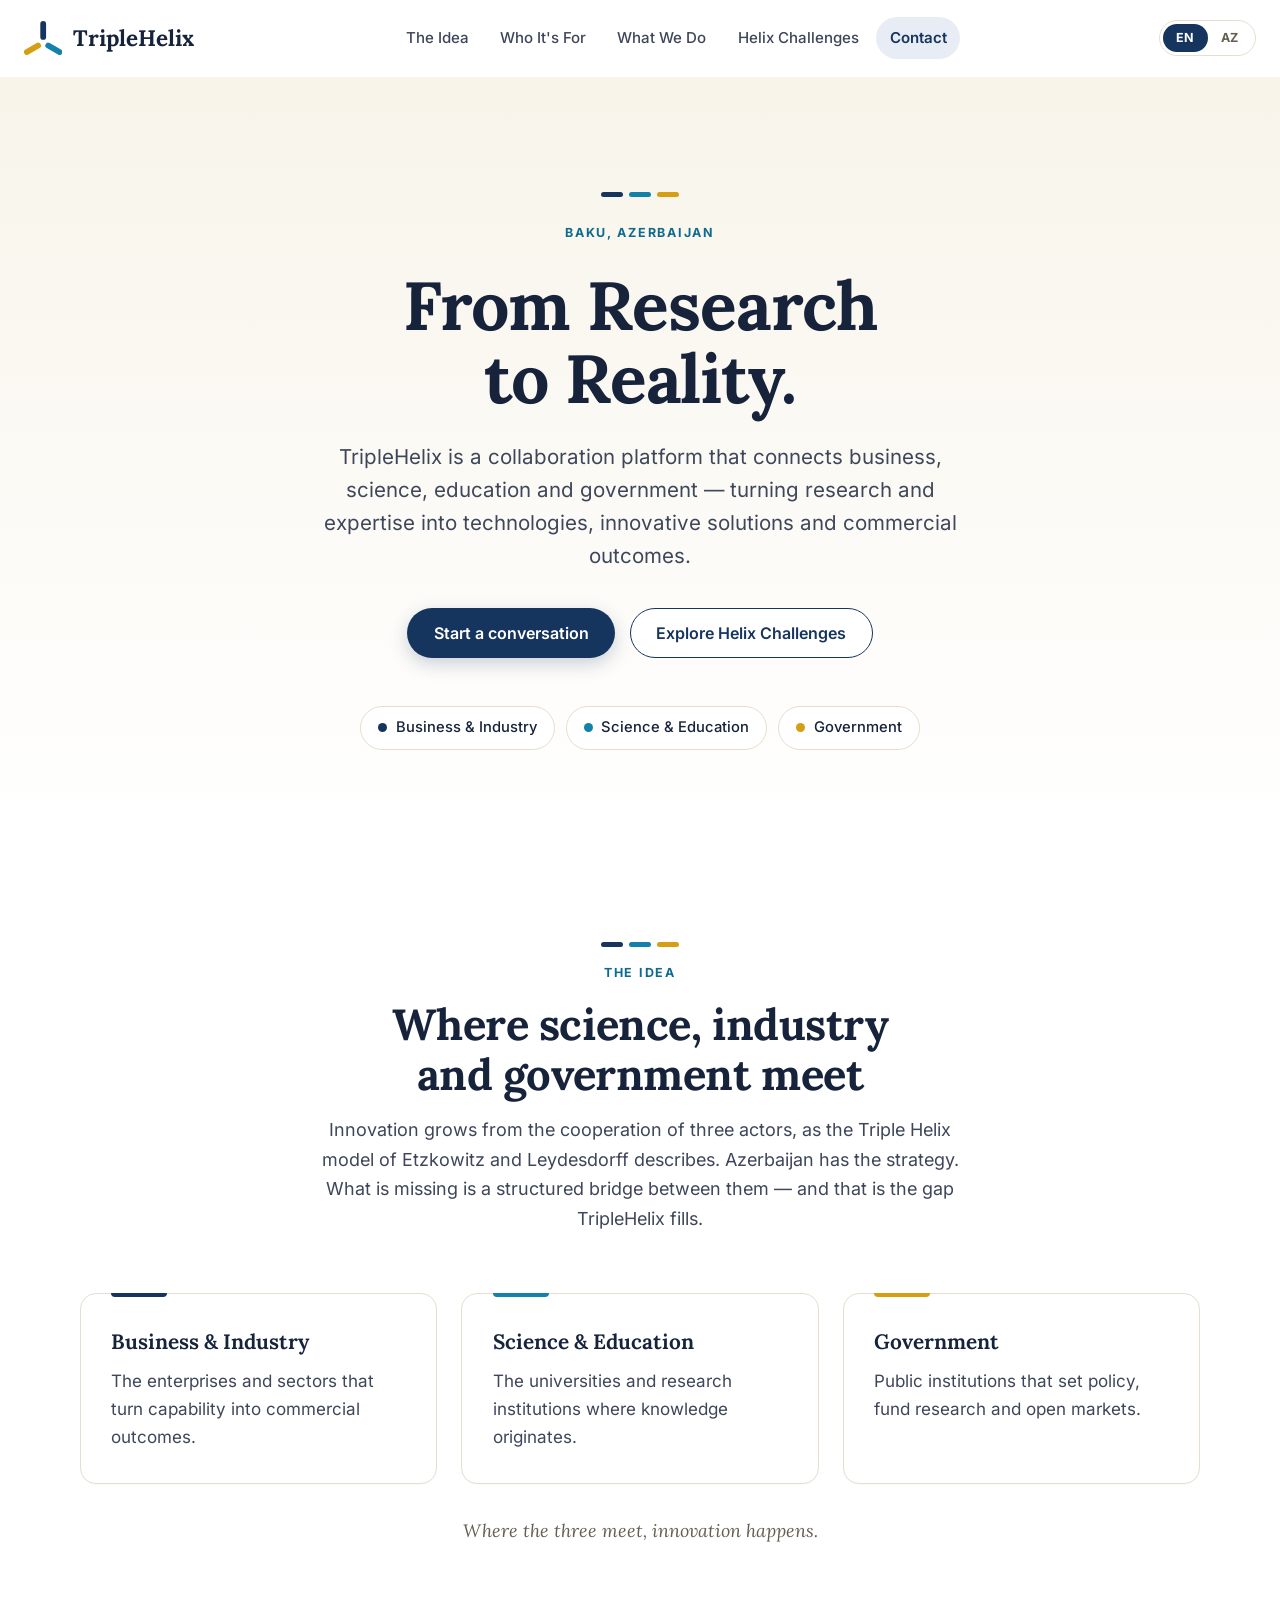
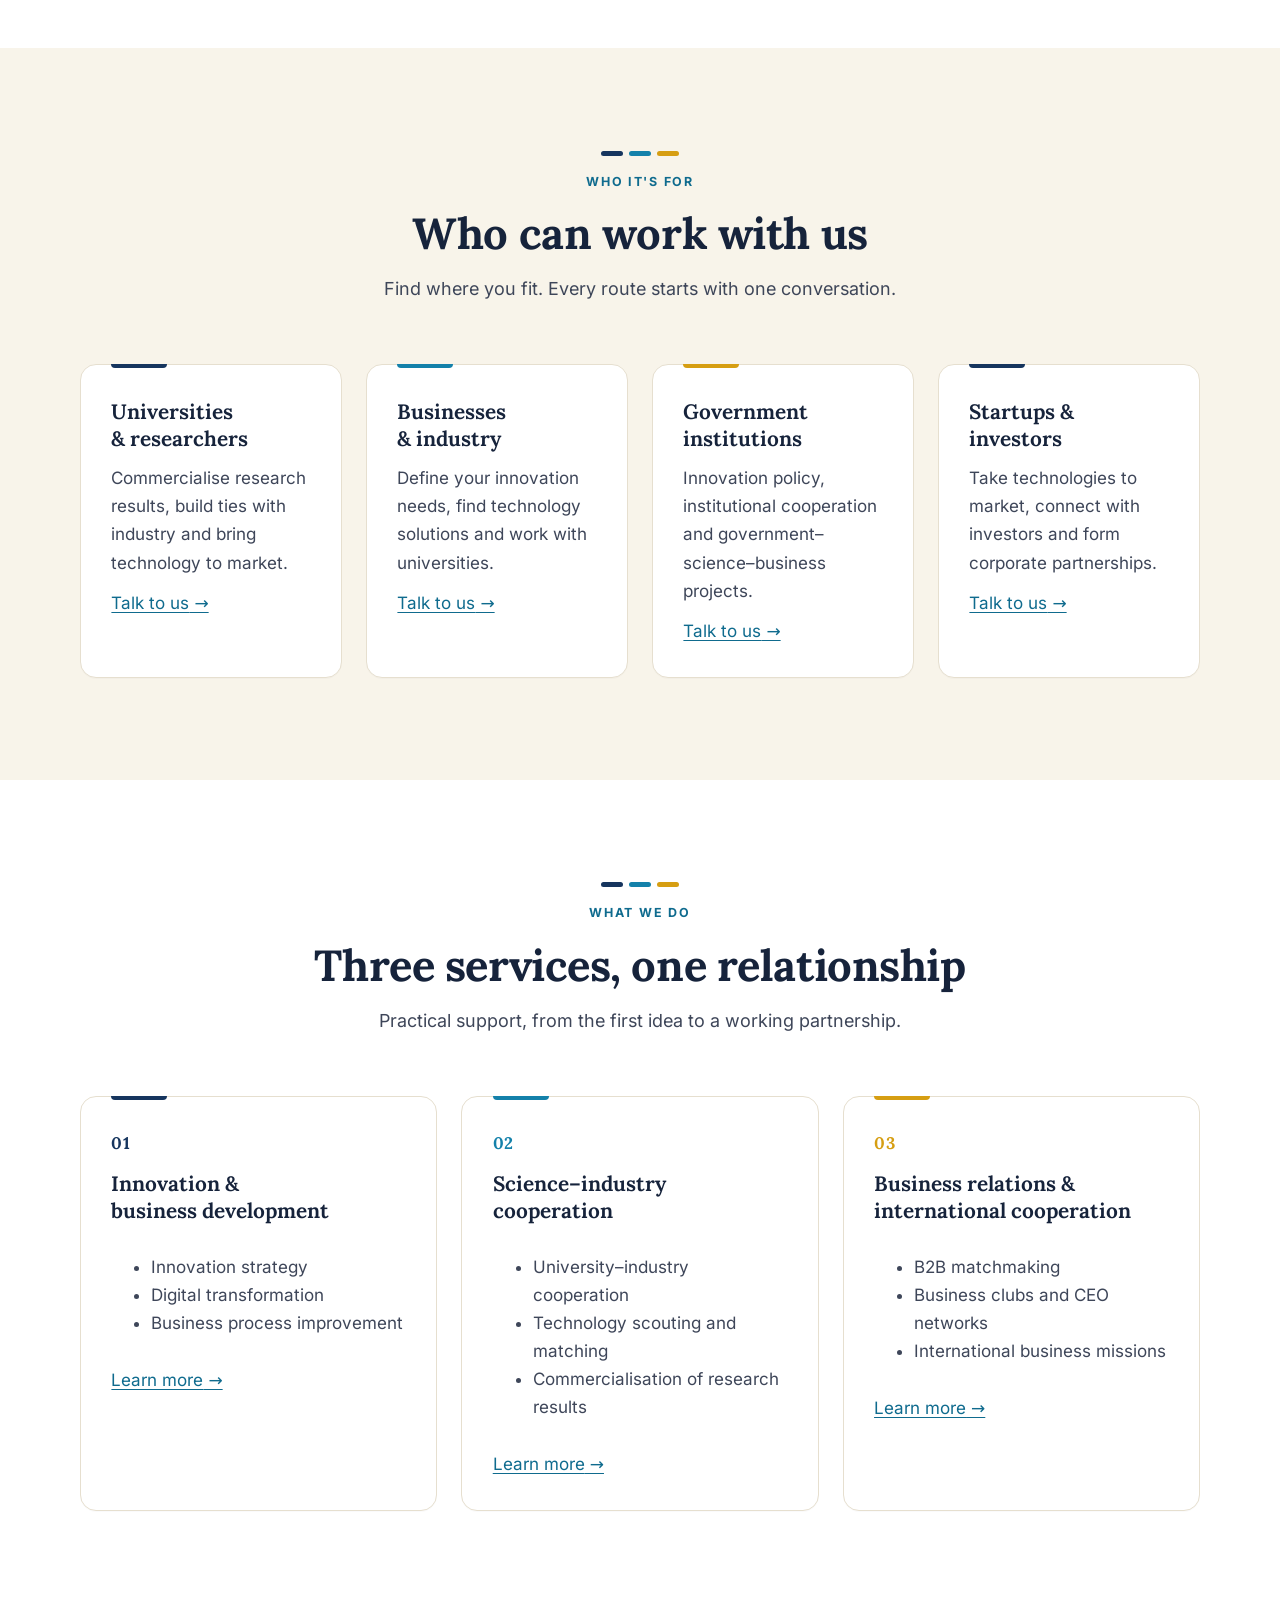
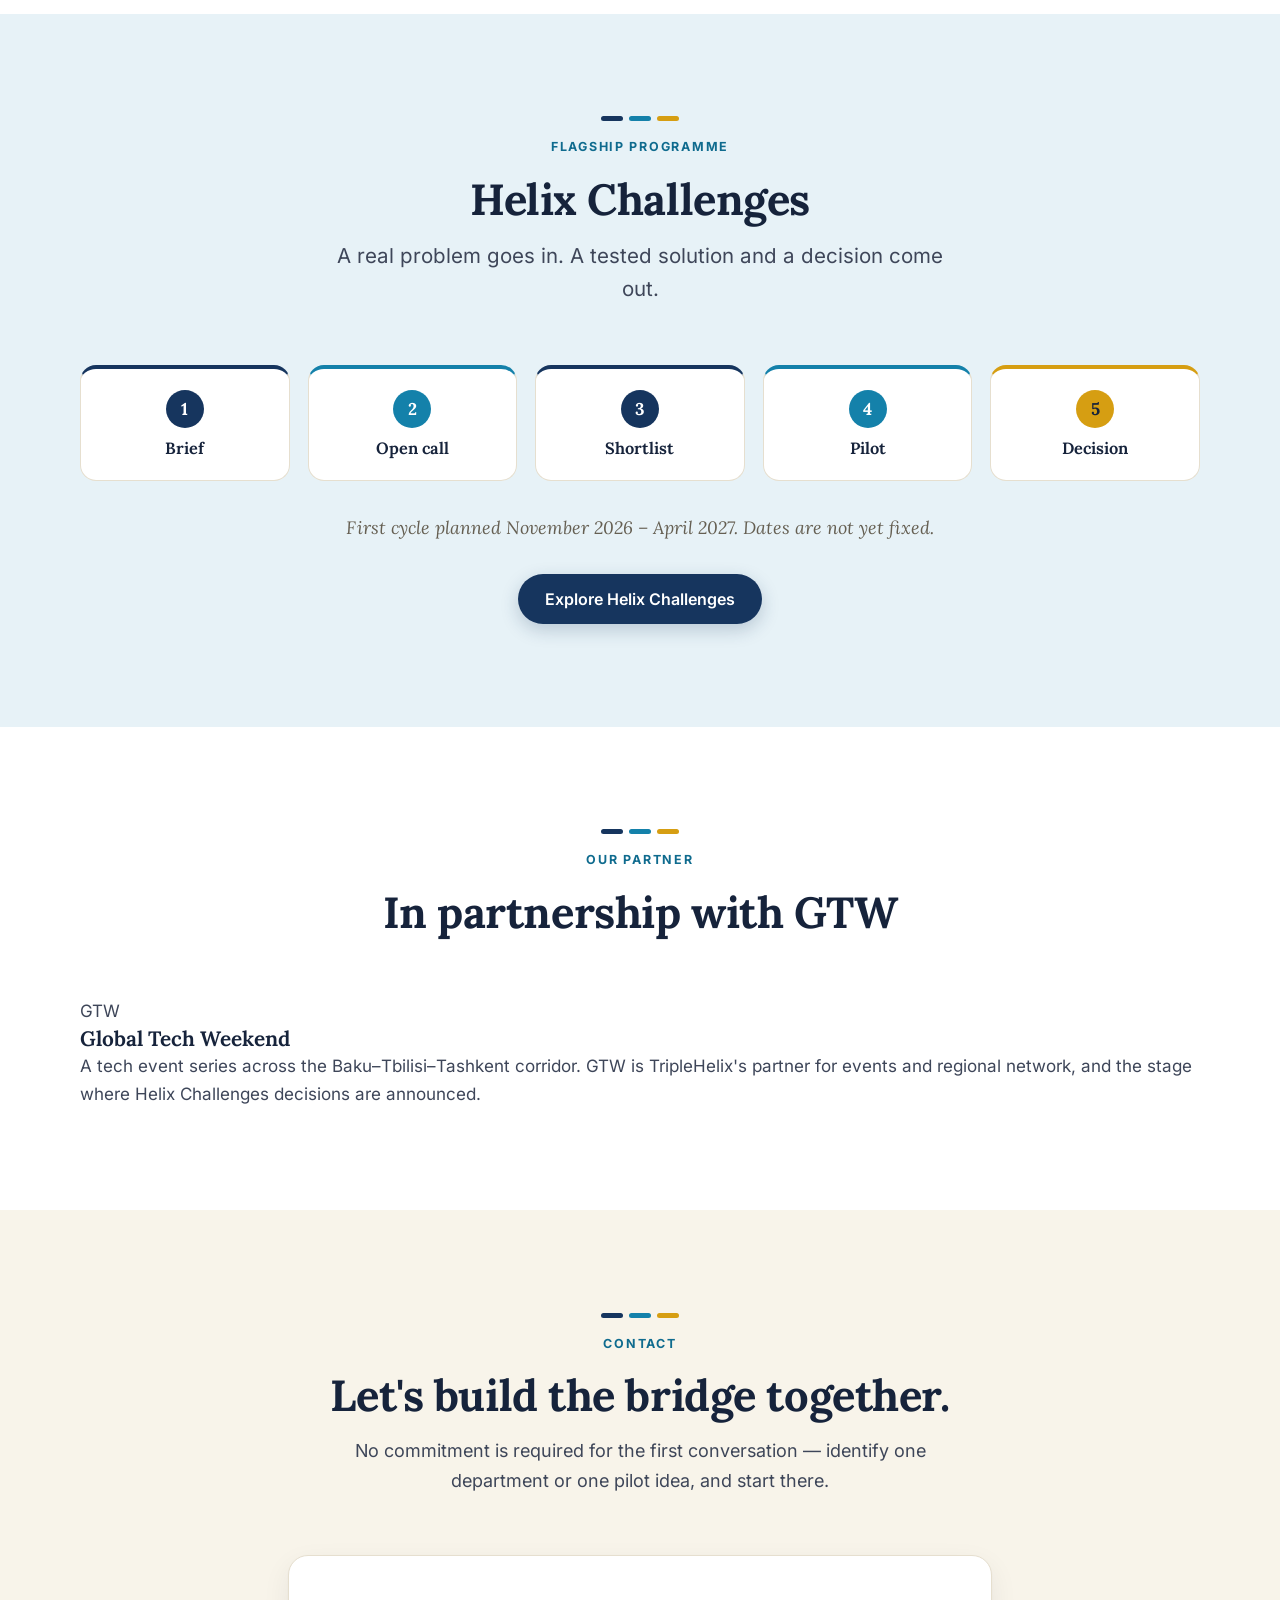
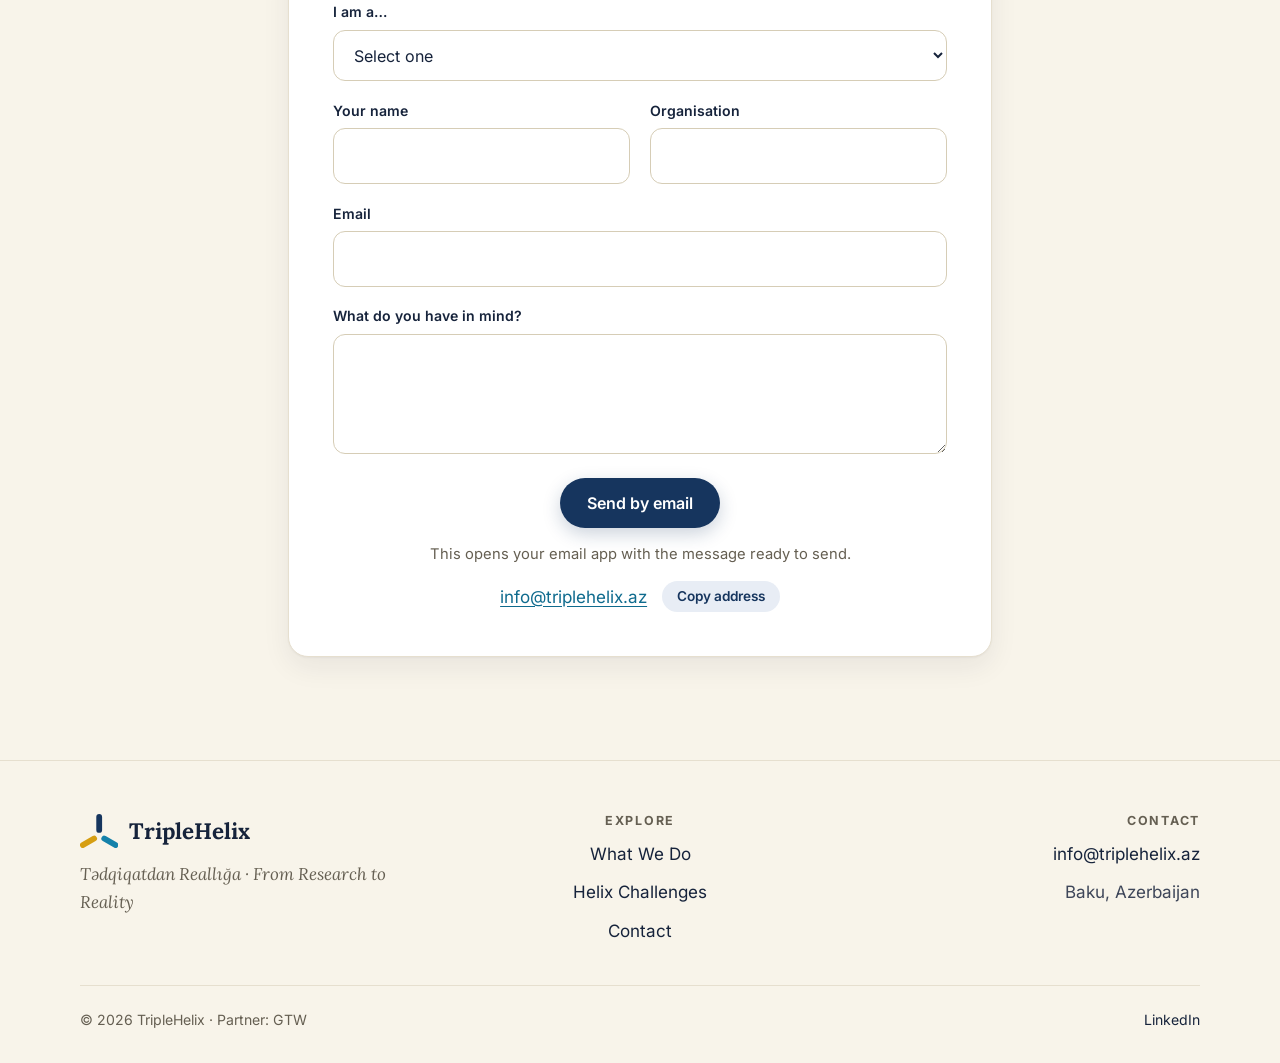
==== commit 5c0d382a: "Add files via upload" ====
--- a/index.html
+++ b/index.html
@@ -4,13 +4,13 @@
 <meta charset="UTF-8">
 <meta name="viewport" content="width=device-width, initial-scale=1, viewport-fit=cover">
 <title>TripleHelix — From Research to Reality</title>
-<meta name="description" content="TripleHelix connects business and industry with education, science, and innovation across Azerbaijan. / TripleHelix biznes və sənayeni təhsil, elm və innovasiya ilə birləşdirir.">
+<meta name="description" content="TripleHelix is a collaboration platform connecting business, science, education and government in Azerbaijan. / TripleHelix biznes, elm, təhsil və dövlət qurumlarını birləşdirən əməkdaşlıq platformasıdır.">
 <link rel="canonical" href="https://triplehelix.az/">
 <meta name="theme-color" content="#FFFFFF">
 <meta property="og:type" content="website">
 <meta property="og:site_name" content="TripleHelix">
 <meta property="og:title" content="TripleHelix — From Research to Reality">
-<meta property="og:description" content="Turning research and expertise into practical, commercial outcomes across Azerbaijan.">
+<meta property="og:description" content="Turning research and expertise into technologies, innovative solutions and commercial outcomes.">
 <meta property="og:url" content="https://triplehelix.az/">
 <meta property="og:image" content="https://triplehelix.az/assets/og-image.png">
 <meta property="og:image:width" content="1200">
@@ -25,7 +25,7 @@
 <link rel="stylesheet" href="assets/fonts.css">
 <link rel="stylesheet" href="assets/styles.css">
 <script>document.documentElement.classList.add('js');</script>
-<script type="application/ld+json">{"@context": "https://schema.org", "@type": "Organization", "name": "TripleHelix", "url": "https://triplehelix.az/", "logo": "https://triplehelix.az/assets/logo-512.png", "slogan": "From Research to Reality", "email": "info@triplehelix.az", "address": {"@type": "PostalAddress", "addressLocality": "Baku", "addressCountry": "AZ"}, "sameAs": ["https://www.linkedin.com/company/triple-helix-partners"], "description": "TripleHelix connects business and industry with education, science and innovation across Azerbaijan."}</script>
+<script type="application/ld+json">{"@context": "https://schema.org", "@type": "Organization", "name": "TripleHelix", "url": "https://triplehelix.az/", "logo": "https://triplehelix.az/assets/logo-512.png", "slogan": "From Research to Reality", "email": "info@triplehelix.az", "address": {"@type": "PostalAddress", "addressLocality": "Baku", "addressCountry": "AZ"}, "sameAs": ["https://www.linkedin.com/company/triple-helix-partners"], "description": "TripleHelix is a collaboration platform connecting business, science, education and government in Azerbaijan."}</script>
 </head>
 <body data-title-en="TripleHelix — From Research to Reality" data-title-az="TripleHelix — Tədqiqatdan Reallığa">
 <a class="skip" href="#main"><span data-i18n="skip">Skip to content</span></a>
@@ -33,11 +33,10 @@
   <div class="container nav">
     <a class="brand" href="index.html" aria-label="TripleHelix"><svg class="mark" viewBox="7.13 5.50 85.75 76.00" aria-hidden="true" focusable="false"><line x1="50" y1="41" x2="50" y2="12" stroke="#16355E" stroke-width="13" stroke-linecap="round"/><line x1="61.26" y1="60.5" x2="86.37" y2="75" stroke="#1481AA" stroke-width="13" stroke-linecap="round"/><line x1="38.74" y1="60.5" x2="13.63" y2="75" stroke="#D69E12" stroke-width="13" stroke-linecap="round"/></svg><span>TripleHelix</span></a>
     <ul class="nav-links" id="navLinks">
-      <li><a href="#why"><span data-i18n="n1">Why We Exist</span></a></li>
-      <li><a href="#helix"><span data-i18n="n2">The Idea</span></a></li>
-      <li><a href="#work"><span data-i18n="n3">What We Do</span></a></li>
+      <li><a href="#idea"><span data-i18n="n2">The Idea</span></a></li>
+      <li><a href="#audience"><span data-i18n="n_aud">Who It's For</span></a></li>
+      <li><a href="services.html"><span data-i18n="n3">What We Do</span></a></li>
       <li><a href="challenges.html"><span data-i18n="nc">Helix Challenges</span></a></li>
-      <li><a href="#process"><span data-i18n="n4">How We Work</span></a></li>
       <li><a href="#contact"><span data-i18n="n5">Contact</span></a></li>
     </ul>
     <div class="nav-tools">
@@ -50,68 +49,48 @@
 <main id="main">
 <section class="hero"><div class="container">
   <span class="bars" aria-hidden="true"><i></i><i></i><i></i></span>
-  <p class="eyebrow" data-i18n="he_eb">Baku &middot; Operating under the GTW ecosystem</p>
+  <p class="eyebrow" data-i18n="he_eb">Baku, Azerbaijan</p>
   <h1 data-i18n="h1">From Research to Reality.</h1>
-  <p class="lede" data-i18n="lede">TripleHelix connects business and industry with education, science, and innovation across Azerbaijan — turning research and expertise into practical, commercial outcomes.</p>
+  <p class="lede" data-i18n="lede">TripleHelix is a collaboration platform that connects business, science, education and government — turning research and expertise into technologies, innovative solutions and commercial outcomes.</p>
   <div class="actions"><a class="btn btn--primary" href="#contact"><span data-i18n="b_start">Start a conversation</span></a><a class="btn btn--ghost" href="challenges.html"><span data-i18n="b_explore">Explore Helix Challenges</span></a></div>
-  <div class="chips"><span class="chip" data-i18n="s1h">Business &amp; Industry</span><span class="chip" data-i18n="s2h">Education &amp; Science</span><span class="chip" data-i18n="s3h">Innovation</span></div>
+  <div class="chips"><span class="chip" data-i18n="s1h">Business &amp; Industry</span><span class="chip" data-i18n="s2h">Science &amp; Education</span><span class="chip" data-i18n="s3h">Government</span></div>
 </div></section>
-<section class="section" id="why"><div class="container">
-  <div class="section-head"><span class="bars" aria-hidden="true"><i></i><i></i><i></i></span><p class="eyebrow" data-i18n="n1">Why We Exist</p><h2 data-i18n="w_h">Three gaps, one missing bridge</h2><p class="intro" data-i18n="w_i">Azerbaijan's digital and innovation strategies set a clear national direction. What's missing is a consistent, structured mechanism connecting the institutions meant to deliver it.</p></div>
-  <div class="grid grid-3"><article class="card"><span class=num>01</span><h3 data-i18n="g1h">Fragmented consulting</h3><p data-i18n="g1p">Innovation and transformation advisory is largely unstructured today, delivered by individual consultants rather than an integrated practice.</p></article><article class="card"><span class=num>02</span><h3 data-i18n="g2h">Weak systematic coordination</h3><p data-i18n="g2p">No consistent mechanism connects business, science, government, and technology as a matter of course — each collaboration starts from zero.</p></article><article class="card"><span class=num>03</span><h3 data-i18n="g3h">Limited international integration</h3><p data-i18n="g3p">B2B networking activity exists, but formats integrated with international standards and frameworks remain limited.</p></article></div>
-</div></section>
-<section class="section section--tint"><div class="container">
-  <div class="section-head"><span class="bars" aria-hidden="true"><i></i><i></i><i></i></span><p class="eyebrow" data-i18n="e_mv">Our purpose</p><h2 data-i18n="mv_h">Mission and vision</h2></div>
-  <div class="grid grid-2">
-    <article class="card mv-card"><span class="tag" data-i18n="mt">MISSION</span><blockquote data-i18n="mq">Give Azerbaijani institutions practical support in adopting global management, technology, and innovation practices — and connect them to the right partners, markets, and opportunities.</blockquote></article>
-    <article class="card mv-card"><span class="tag" data-i18n="vt">VISION</span><blockquote data-i18n="vq">To become the trusted bridge between business, science, government, and technology in Azerbaijan — and a recognized innovation and partnership center across the region.</blockquote></article>
-  </div>
-</div></section>
-<section class="section" id="helix"><div class="container">
-  <div class="section-head"><span class="bars" aria-hidden="true"><i></i><i></i><i></i></span><p class="eyebrow" data-i18n="n2">The Idea</p><h2 data-i18n="t_h">Why we're called TripleHelix</h2><p class="intro" data-i18n="t_i">Developed by Henry Etzkowitz and Loet Leydesdorff, the Triple Helix model describes how innovation accelerates fastest not inside any single institution, but in the overlap between three strands. In our corridor, government's role runs specifically through education and science policy — so we name our three strands the way they actually meet in the room.</p></div>
+<section class="section" id="idea"><div class="container">
+  <div class="section-head"><span class="bars" aria-hidden="true"><i></i><i></i><i></i></span><p class="eyebrow" data-i18n="n2">The Idea</p><h2 data-i18n="id_h">Where science, industry and government meet</h2><p class="intro" data-i18n="id_i">Innovation grows from the cooperation of three actors, as the Triple Helix model of Etzkowitz and Leydesdorff describes. Azerbaijan has the strategy. What is missing is a structured bridge between them — and that is the gap TripleHelix fills.</p></div>
   <div class="grid grid-3">
     <article class="card card--plain"><h3 data-i18n="s1h">Business &amp; Industry</h3><p data-i18n="s1p">The enterprises and sectors that turn capability into commercial outcomes.</p></article>
-    <article class="card card--plain"><h3 data-i18n="s2h">Education &amp; Science</h3><p data-i18n="s2p">The universities and research institutions where knowledge originates.</p></article>
-    <article class="card card--plain"><h3 data-i18n="s3h">Innovation</h3><p data-i18n="s3p">The capability their collaboration produces — not a fourth strand, but the result of the other two meeting.</p></article>
+    <article class="card card--plain"><h3 data-i18n="s2h">Science &amp; Education</h3><p data-i18n="s2p">The universities and research institutions where knowledge originates.</p></article>
+    <article class="card card--plain"><h3 data-i18n="s3h">Government</h3><p data-i18n="s3p">Public institutions that set policy, fund research and open markets.</p></article>
   </div>
+  <p class="note" data-i18n="t_out">Where the three meet, innovation happens.</p>
 </div></section>
-<section class="section section--tint" id="work"><div class="container">
-  <div class="section-head"><span class="bars" aria-hidden="true"><i></i><i></i><i></i></span><p class="eyebrow" data-i18n="n3">What We Do</p><h2 data-i18n="d_h">What we do</h2><p class="intro" data-i18n="d_i">Three integrated pillars, delivered as one relationship rather than three separate vendors.</p></div>
-  <div class="grid grid-3"><article class="card"><span class="num">01</span><h3 data-i18n="p1h">Partner Development</h3><p data-i18n="p1p">Business development strategy, innovation strategy, digital transformation, and organizational development — delivered as structured advisory, not ad hoc consulting.</p></article><article class="card"><span class="num">02</span><h3 data-i18n="p2h">Strategic Partnerships</h3><p data-i18n="p2p">Business&ndash;university and business&ndash;science collaboration, technology scouting and matching, consortium formation, and R&amp;D partnerships.</p></article><article class="card"><span class="num">03</span><h3 data-i18n="p3h">Business Relations</h3><p data-i18n="p3p">B2B matchmaking, business clubs and CEO networks, and international business missions — built on standards, not just introductions.</p></article></div>
+<section class="section section--tint" id="audience"><div class="container">
+  <div class="section-head"><span class="bars" aria-hidden="true"><i></i><i></i><i></i></span><p class="eyebrow" data-i18n="au_e">Who it's for</p><h2 data-i18n="au_h">Who can work with us</h2><p class="intro" data-i18n="au_i">Find where you fit. Every route starts with one conversation.</p></div>
+  <div class="grid grid-4"><article class="card"><h3 data-i18n="au1h">Universities &amp; researchers</h3><p data-i18n="au1p">Commercialise research results, build ties with industry and bring technology to market.</p><a class="more" href="#contact" data-role="hr1"><span data-i18n="b_talk">Talk to us</span> &rarr;</a></article><article class="card"><h3 data-i18n="au2h">Businesses &amp; industry</h3><p data-i18n="au2p">Define your innovation needs, find technology solutions and work with universities.</p><a class="more" href="#contact" data-role="hr2"><span data-i18n="b_talk">Talk to us</span> &rarr;</a></article><article class="card"><h3 data-i18n="au3h">Government institutions</h3><p data-i18n="au3p">Innovation policy, institutional cooperation and government–science–business projects.</p><a class="more" href="#contact" data-role="hr3"><span data-i18n="b_talk">Talk to us</span> &rarr;</a></article><article class="card"><h3 data-i18n="au4h">Startups &amp; investors</h3><p data-i18n="au4p">Take technologies to market, connect with investors and form corporate partnerships.</p><a class="more" href="#contact" data-role="hr4"><span data-i18n="b_talk">Talk to us</span> &rarr;</a></article></div>
+</div></section>
+<section class="section" id="work"><div class="container">
+  <div class="section-head"><span class="bars" aria-hidden="true"><i></i><i></i><i></i></span><p class="eyebrow" data-i18n="n3">What We Do</p><h2 data-i18n="sv_h">Three services, one relationship</h2><p class="intro" data-i18n="sv_lede">Practical support, from the first idea to a working partnership.</p></div>
+  <div class="grid grid-3"><article class="card"><span class="num">01</span><h3 data-i18n="p1h">Innovation &amp; business development</h3><ul class="bullets"><li data-i18n="d1b1">Innovation strategy</li><li data-i18n="d1b2">Digital transformation</li><li data-i18n="d1b3">Business process improvement</li></ul><a class="more" href="services.html#s1"><span data-i18n="b_more">Learn more</span> &rarr;</a></article><article class="card"><span class="num">02</span><h3 data-i18n="p2h">Science–industry cooperation</h3><ul class="bullets"><li data-i18n="d2b1">University–industry cooperation</li><li data-i18n="d2b2">Technology scouting and matching</li><li data-i18n="d2b3">Commercialisation of research results</li></ul><a class="more" href="services.html#s2"><span data-i18n="b_more">Learn more</span> &rarr;</a></article><article class="card"><span class="num">03</span><h3 data-i18n="p3h">Business relations &amp; international cooperation</h3><ul class="bullets"><li data-i18n="d3b1">B2B matchmaking</li><li data-i18n="d3b2">Business clubs and CEO networks</li><li data-i18n="d3b3">International business missions</li></ul><a class="more" href="services.html#s3"><span data-i18n="b_more">Learn more</span> &rarr;</a></article></div>
 </div></section>
 <section class="section section--blue feature" id="challenges"><div class="container">
-  <div class="section-head"><span class="bars" aria-hidden="true"><i></i><i></i><i></i></span><p class="eyebrow" data-i18n="e_flag">Flagship programme</p><h2>Helix Challenges</h2><p class="lede" data-i18n="ch_lead">A real problem goes in. A tested solution and a decision come out.</p><p class="intro" data-i18n="ch_i">A business states a real problem as an open call. Research groups, student teams and startups propose solutions, and TripleHelix runs the process through to a decision.</p></div>
-  <ol class="steps"><li class="step"><div class="step-body"><h3 data-i18n="st1h">Brief</h3><p data-i18n="st1p">The owner names one problem, a decision date and a budget holder.</p></div></li><li class="step"><div class="step-body"><h3 data-i18n="st2h">Open call</h3><p data-i18n="st2p">Six weeks of applications from research groups, student teams and startups.</p></div></li><li class="step"><div class="step-body"><h3 data-i18n="st3h">Shortlist</h3><p data-i18n="st3p">Independent scoring. The owner confirms who proceeds.</p></div></li><li class="step"><div class="step-body"><h3 data-i18n="st4h">Pilot</h3><p data-i18n="st4p">Eight to ten weeks on a fixed scope.</p></div></li><li class="step"><div class="step-body"><h3 data-i18n="st5h">Decision</h3><p data-i18n="st5p">One of six outcomes, announced at GTW Baku.</p></div></li></ol>
+  <div class="section-head"><span class="bars" aria-hidden="true"><i></i><i></i><i></i></span><p class="eyebrow" data-i18n="e_flag">Flagship programme</p><h2>Helix Challenges</h2><p class="lede" data-i18n="ch_lead">A real problem goes in. A tested solution and a decision come out.</p></div>
+  <ol class="steps steps--compact"><li class="step"><div class="step-body"><h3 data-i18n="st1h">Brief</h3></div></li><li class="step"><div class="step-body"><h3 data-i18n="st2h">Open call</h3></div></li><li class="step"><div class="step-body"><h3 data-i18n="st3h">Shortlist</h3></div></li><li class="step"><div class="step-body"><h3 data-i18n="st4h">Pilot</h3></div></li><li class="step"><div class="step-body"><h3 data-i18n="st5h">Decision</h3></div></li></ol>
   <p class="note" data-i18n="ch_when">First cycle planned November 2026 – April 2027. Dates are not yet fixed.</p>
   <div class="actions" style="margin-top:2rem"><a class="btn btn--primary" href="challenges.html"><span data-i18n="b_explore">Explore Helix Challenges</span></a></div>
 </div></section>
 <section class="section"><div class="container">
-  <div class="section-head"><span class="bars" aria-hidden="true"><i></i><i></i><i></i></span><p class="eyebrow" data-i18n="e_serve">Our partners</p><h2 data-i18n="k_h">Who we work with</h2></div>
-  <div class="grid grid-3">
-    <article class="card card--plain center" style="align-items:center"><h3 data-i18n="k1">Universities &amp; research institutions</h3></article>
-    <article class="card card--plain center" style="align-items:center"><h3 data-i18n="k2">Government ministries &amp; agencies</h3></article>
-    <article class="card card--plain center" style="align-items:center"><h3 data-i18n="k3">Businesses &amp; industry leaders</h3></article>
+  <div class="section-head"><span class="bars" aria-hidden="true"><i></i><i></i><i></i></span><p class="eyebrow" data-i18n="pt_e">Our partner</p><h2 data-i18n="pt_h">In partnership with GTW</h2></div>
+  <div class="partner">
+    <div class="gtw-badge" aria-hidden="true">GTW</div>
+    <div><h3>Global Tech Weekend</h3><p data-i18n="pt_p">A tech event series across the Baku–Tbilisi–Tashkent corridor. GTW is TripleHelix's partner for events and regional network, and the stage where Helix Challenges decisions are announced.</p></div>
   </div>
 </div></section>
-<section class="section section--tint"><div class="container">
-  <div class="section-head"><span class="bars" aria-hidden="true"><i></i><i></i><i></i></span><p class="eyebrow" data-i18n="e_diff">Our edge</p><h2 data-i18n="a_h">What sets us apart</h2></div>
-  <div class="grid grid-2"><article class="card"><h3 data-i18n="a1h">International standards, local fluency</h3><p data-i18n="a1p">Practical experience applying ISO 56002, ISO 56005, and RTTP frameworks — rare expertise in this market, combined with deep understanding of local context.</p></article><article class="card"><h3 data-i18n="a2h">One integrated relationship</h3><p data-i18n="a2p">Advisory, partnership-building, and networking under one roof — a single point of contact rather than three separate vendors.</p></article><article class="card"><h3 data-i18n="a3h">Aligned with state priorities</h3><p data-i18n="a3p">A natural fit for institutional financing and partnership tied to national digital and innovation strategy.</p></article><article class="card"><h3 data-i18n="a4h">Proven delivery experience</h3><p data-i18n="a4p">An established track record delivering events and training programs — fast market entry, not a standing start.</p></article></div>
-</div></section>
-<section class="section"><div class="container">
-  <div class="section-head"><span class="bars" aria-hidden="true"><i></i><i></i><i></i></span><p class="eyebrow" data-i18n="e_gtw">Ecosystem</p><h2 data-i18n="gh">Operating under the GTW ecosystem</h2></div>
-  <p class="statement" data-i18n="gp">TripleHelix is part of GTW — a movement that has spent years building trust and community across the Baku&ndash;Tbilisi&ndash;Tashkent corridor. This partnership does not begin from zero: it draws on an established network, earned credibility, and a wider innovation ecosystem already in motion.</p>
-</div></section>
-<section class="section section--tint" id="process"><div class="container">
-  <div class="section-head"><span class="bars" aria-hidden="true"><i></i><i></i><i></i></span><p class="eyebrow" data-i18n="n4">How We Work</p><h2 data-i18n="h_h">How a partnership comes together</h2></div>
-  <ol class="steps steps--compact"><li class="step"><div class="step-body"><h3 data-i18n="q1">Partner</h3></div></li><li class="step"><div class="step-body"><h3 data-i18n="q2">Need identified</h3></div></li><li class="step"><div class="step-body"><h3 data-i18n="q3">Strategic collaboration formed</h3></div></li><li class="step"><div class="step-body"><h3 data-i18n="q4">Joint project</h3></div></li><li class="step"><div class="step-body"><h3 data-i18n="q5">Measurable outcome</h3></div></li></ol>
-  <p class="note" data-i18n="qn">This cycle creates synergy across all three pillars and compounds value back into the wider business and academic community with every partnership.</p>
-</div></section>
-<section class="section" id="contact"><div class="container">
+<section class="section section--tint" id="contact"><div class="container">
   <div class="section-head"><span class="bars" aria-hidden="true"><i></i><i></i><i></i></span><p class="eyebrow" data-i18n="n5">Contact</p><h2 data-i18n="c_h">Let's build the bridge together.</h2><p class="intro" data-i18n="c_p">No commitment is required for the first conversation — identify one department or one pilot idea, and start there.</p></div>
   <form class="form-card" id="contact-form" data-mailto="info@triplehelix.az" novalidate>
   <div class="form-grid">
     <div class="field field--full"><label for="contact-form-role"><span data-i18n="f_role">I am a…</span></label>
-      <select id="contact-form-role" name="role" required><option value="" disabled selected data-i18n="f_sel">Select one</option><option value="fr1" data-i18n="fr1">Challenge owner</option><option value="fr2" data-i18n="fr2">Research group or student team</option><option value="fr3" data-i18n="fr3">Startup</option><option value="fr4" data-i18n="fr4">Funder</option><option value="fr5" data-i18n="fr5">Something else</option></select></div>
+      <select id="contact-form-role" name="role" required><option value="" disabled selected data-i18n="f_sel">Select one</option><option value="hr1" data-i18n="hr1">University or researcher</option><option value="hr2" data-i18n="hr2">Business or industry</option><option value="hr3" data-i18n="hr3">Government institution</option><option value="hr4" data-i18n="hr4">Startup or investor</option><option value="fr5" data-i18n="fr5">Something else</option></select></div>
     <div class="field"><label for="contact-form-name"><span data-i18n="f_name">Your name</span></label><input id="contact-form-name" name="name" type="text" autocomplete="name" required></div>
     <div class="field"><label for="contact-form-org"><span data-i18n="f_org">Organisation</span></label><input id="contact-form-org" name="org" type="text" autocomplete="organization"></div>
     <div class="field field--full"><label for="contact-form-email"><span data-i18n="f_email">Email</span></label><input id="contact-form-email" name="email" type="email" autocomplete="email" required></div>
@@ -135,7 +114,7 @@
       </div>
       <div>
         <h4 data-i18n="nf_explore">Explore</h4>
-        <a href="index.html"><span data-i18n="nf_home">Home</span></a>
+        <a href="services.html"><span data-i18n="n3">What We Do</span></a>
         <a href="challenges.html">Helix Challenges</a>
         <a href="index.html#contact"><span data-i18n="n5">Contact</span></a>
       </div>
@@ -143,10 +122,9 @@
         <h4 data-i18n="nf_contact">Contact</h4>
         <a href="mailto:info@triplehelix.az">info@triplehelix.az</a>
         <span data-i18n="m1">Baku, Azerbaijan</span>
-        <span data-i18n="m3">Operating under the GTW Ecosystem</span>
       </div>
     </div>
-    <div class="foot-bottom"><span>&copy; 2026 TripleHelix</span><a href="https://www.linkedin.com/company/triple-helix-partners" rel="noopener" target="_blank">LinkedIn</a></div>
+    <div class="foot-bottom"><span>&copy; 2026 TripleHelix &middot; <span data-i18n="ft_p">Partner: GTW</span></span><a href="https://www.linkedin.com/company/triple-helix-partners" rel="noopener" target="_blank">LinkedIn</a></div>
   </div>
 </footer>
 <script src="assets/i18n-az.js"></script>
--- a/assets/fonts.css
+++ b/assets/fonts.css
@@ -0,0 +1,48 @@
+@font-face {
+  font-family: 'Inter Variable';
+  font-style: normal;
+  font-display: swap;
+  font-weight: 100 900;
+  src: url(fonts/inter-latin-ext-wght-normal.woff2) format('woff2');
+  unicode-range: U+0100-02BA,U+02BD-02C5,U+02C7-02CC,U+02CE-02D7,U+02DD-02FF,U+0304,U+0308,U+0329,U+1D00-1DBF,U+1E00-1E9F,U+1EF2-1EFF,U+2020,U+20A0-20AB,U+20AD-20C0,U+2113,U+2C60-2C7F,U+A720-A7FF;
+}
+@font-face {
+  font-family: 'Inter Variable';
+  font-style: normal;
+  font-display: swap;
+  font-weight: 100 900;
+  src: url(fonts/inter-latin-wght-normal.woff2) format('woff2');
+  unicode-range: U+0000-00FF,U+0131,U+0152-0153,U+02BB-02BC,U+02C6,U+02DA,U+02DC,U+0304,U+0308,U+0329,U+2000-206F,U+20AC,U+2122,U+2191,U+2193,U+2212,U+2215,U+FEFF,U+FFFD;
+}
+@font-face {
+  font-family: 'Lora Variable';
+  font-style: normal;
+  font-display: swap;
+  font-weight: 400 700;
+  src: url(fonts/lora-latin-ext-wght-normal.woff2) format('woff2');
+  unicode-range: U+0100-02BA,U+02BD-02C5,U+02C7-02CC,U+02CE-02D7,U+02DD-02FF,U+0304,U+0308,U+0329,U+1D00-1DBF,U+1E00-1E9F,U+1EF2-1EFF,U+2020,U+20A0-20AB,U+20AD-20C0,U+2113,U+2C60-2C7F,U+A720-A7FF;
+}
+@font-face {
+  font-family: 'Lora Variable';
+  font-style: normal;
+  font-display: swap;
+  font-weight: 400 700;
+  src: url(fonts/lora-latin-wght-normal.woff2) format('woff2');
+  unicode-range: U+0000-00FF,U+0131,U+0152-0153,U+02BB-02BC,U+02C6,U+02DA,U+02DC,U+0304,U+0308,U+0329,U+2000-206F,U+20AC,U+2122,U+2191,U+2193,U+2212,U+2215,U+FEFF,U+FFFD;
+}
+@font-face {
+  font-family: 'Lora Variable';
+  font-style: italic;
+  font-display: swap;
+  font-weight: 400 700;
+  src: url(fonts/lora-latin-ext-wght-italic.woff2) format('woff2');
+  unicode-range: U+0100-02BA,U+02BD-02C5,U+02C7-02CC,U+02CE-02D7,U+02DD-02FF,U+0304,U+0308,U+0329,U+1D00-1DBF,U+1E00-1E9F,U+1EF2-1EFF,U+2020,U+20A0-20AB,U+20AD-20C0,U+2113,U+2C60-2C7F,U+A720-A7FF;
+}
+@font-face {
+  font-family: 'Lora Variable';
+  font-style: italic;
+  font-display: swap;
+  font-weight: 400 700;
+  src: url(fonts/lora-latin-wght-italic.woff2) format('woff2');
+  unicode-range: U+0000-00FF,U+0131,U+0152-0153,U+02BB-02BC,U+02C6,U+02DA,U+02DC,U+0304,U+0308,U+0329,U+2000-206F,U+20AC,U+2122,U+2191,U+2193,U+2212,U+2215,U+FEFF,U+FFFD;
+}
--- a/assets/styles.css
+++ b/assets/styles.css
@@ -0,0 +1,268 @@
+/* TripleHelix — design system
+   Light only. Lora (headings) + Inter (text). Everything is centred or on equal columns. */
+
+:root {
+  --white: #FFFFFF;
+  --tint: #F8F4EA;
+  --tint-2: #F1EAD7;
+  --line: #E6DFCF;
+  --ink: #16233B;
+  --body: #3E4659;
+  --muted: #655F52;
+  --navy: #16355E;
+  --blue: #1481AA;
+  --blue-ink: #0F6B8E;
+  --gold: #D69E12;
+  --navy-soft: #E8EDF5;
+  --blue-soft: #E7F2F7;
+  --gold-soft: #FBF1D2;
+  --serif: 'Lora Variable', 'Lora', Georgia, Cambria, 'Times New Roman', serif;
+  --sans: 'Inter Variable', 'Inter', system-ui, -apple-system, 'Segoe UI', Roboto, Arial, sans-serif;
+  --radius: 16px;
+  --shadow: 0 1px 2px rgba(22, 35, 59, 0.04), 0 10px 28px rgba(22, 35, 59, 0.07);
+  --container: 1120px;
+  --gutter: 24px;
+  --header-h: 76px;
+  color-scheme: light;
+}
+
+*, *::before, *::after { box-sizing: border-box; }
+html { scroll-behavior: smooth; scroll-padding-top: calc(var(--header-h) + 12px); -webkit-text-size-adjust: 100%; }
+body {
+  margin: 0; background: var(--white); color: var(--body);
+  font-family: var(--sans); font-size: 1.0625rem; line-height: 1.65;
+  -webkit-font-smoothing: antialiased; text-rendering: optimizeLegibility;
+  padding-top: env(safe-area-inset-top, 0px);
+}
+img, svg { max-width: 100%; }
+a { color: var(--blue-ink); text-underline-offset: 3px; }
+a:hover { color: var(--navy); }
+:focus-visible { outline: 3px solid var(--blue); outline-offset: 3px; border-radius: 4px; }
+.skip { position: absolute; left: 12px; top: -60px; background: var(--navy); color: #fff; padding: 10px 16px; border-radius: 8px; z-index: 200; text-decoration: none; }
+.skip:focus { top: 12px; }
+
+/* ---------- type scale ---------- */
+h1, h2, h3, h4 { font-family: var(--serif); color: var(--ink); margin: 0; text-wrap: balance; }
+h1 { font-size: clamp(2.5rem, 5.4vw, 4.25rem); line-height: 1.08; font-weight: 700; letter-spacing: -0.015em; }
+h2 { font-size: clamp(1.9rem, 3.4vw, 2.75rem); line-height: 1.15; font-weight: 700; letter-spacing: -0.01em; }
+h3 { font-size: 1.3rem; line-height: 1.3; font-weight: 650; }
+h4 { font-size: 1.1rem; line-height: 1.35; font-weight: 650; }
+p { margin: 0; }
+.lede { font-size: clamp(1.1rem, 1.6vw, 1.3rem); line-height: 1.6; color: var(--body); max-width: 40rem; margin-inline: auto; }
+.eyebrow { font-family: var(--sans); font-size: 0.78rem; font-weight: 700; letter-spacing: 0.14em; text-transform: uppercase; color: var(--blue-ink); }
+.small { font-size: 0.92rem; color: var(--muted); }
+
+/* the three-stick device from the logo, used as the one ornament */
+.bars { display: inline-flex; gap: 6px; align-items: center; }
+.bars i { display: block; width: 22px; height: 5px; border-radius: 3px; }
+.bars i:nth-child(1) { background: var(--navy); }
+.bars i:nth-child(2) { background: var(--blue); }
+.bars i:nth-child(3) { background: var(--gold); }
+
+/* ---------- layout ---------- */
+.container { width: 100%; max-width: calc(var(--container) + var(--gutter) * 2); margin-inline: auto; padding-inline: var(--gutter); }
+.section { padding-block: clamp(4.25rem, 8vw, 7rem); }
+.section--tint { background: var(--tint); }
+.section--blue { background: var(--blue-soft); }
+.section-head { max-width: 46rem; margin: 0 auto clamp(2.5rem, 5vw, 3.75rem); text-align: center; display: flex; flex-direction: column; align-items: center; gap: 1rem; }
+.section-head .intro { color: var(--body); font-size: 1.12rem; max-width: 40rem; }
+.center { text-align: center; }
+.actions { display: flex; flex-wrap: wrap; gap: 0.9rem; justify-content: center; }
+
+.grid { display: grid; gap: 1.5rem; }
+.grid-2 { grid-template-columns: repeat(2, minmax(0, 1fr)); }
+.grid-3 { grid-template-columns: repeat(3, minmax(0, 1fr)); }
+.grid-4 { grid-template-columns: repeat(4, minmax(0, 1fr)); }
+@media (max-width: 900px) { .grid-3, .grid-4 { grid-template-columns: repeat(2, minmax(0, 1fr)); } }
+@media (max-width: 640px) { .grid-2, .grid-3, .grid-4 { grid-template-columns: minmax(0, 1fr); } }
+/* a three-up grid whose last card would sit alone on two columns: centre it */
+@media (min-width: 641px) and (max-width: 900px) { .grid-3 > :last-child:nth-child(odd) { grid-column: 1 / -1; max-width: calc(50% - 0.75rem); justify-self: center; width: 100%; } }
+
+/* ---------- buttons ---------- */
+.btn {
+  display: inline-flex; align-items: center; justify-content: center; gap: 0.5rem;
+  font-family: var(--sans); font-weight: 600; font-size: 1rem; line-height: 1;
+  padding: 1rem 1.6rem; border-radius: 999px; border: 1.5px solid transparent;
+  text-decoration: none; cursor: pointer; transition: transform 0.15s, background 0.15s, border-color 0.15s, color 0.15s, box-shadow 0.15s;
+}
+.btn--primary { background: var(--navy); color: #fff; box-shadow: 0 6px 18px rgba(22, 53, 94, 0.22); }
+.btn--primary:hover { background: #0F2748; color: #fff; transform: translateY(-1px); }
+.btn--ghost { background: #fff; color: var(--navy); border-color: var(--navy); }
+.btn--ghost:hover { background: var(--navy-soft); color: var(--navy); }
+.btn--sm { padding: 0.72rem 1.2rem; font-size: 0.93rem; }
+
+/* ---------- header ---------- */
+.site-header { position: sticky; top: 0; z-index: 100; background: rgba(255, 255, 255, 0.92); backdrop-filter: saturate(150%) blur(10px); -webkit-backdrop-filter: saturate(150%) blur(10px); border-bottom: 1px solid transparent; transition: border-color 0.2s, box-shadow 0.2s; padding-top: env(safe-area-inset-top, 0px); }
+.site-header.scrolled { border-color: var(--line); box-shadow: 0 6px 20px rgba(22, 35, 59, 0.05); }
+.site-header .container { max-width: 1360px; }
+.nav { height: var(--header-h); display: flex; align-items: center; gap: 1.25rem; }
+.brand { display: inline-flex; align-items: center; gap: 0.65rem; text-decoration: none; color: var(--ink); justify-self: start; }
+.brand svg { height: 34px; width: 38.4px; flex: none; }
+.btn { white-space: nowrap; }
+.brand span { font-family: var(--serif); font-weight: 700; font-size: 1.4rem; letter-spacing: 0.005em; color: var(--ink); }
+.nav-links { display: flex; gap: 0.25rem; list-style: none; margin: 0 auto; padding: 0; justify-content: center; }
+.nav-links a { display: block; padding: 0.55rem 0.85rem; border-radius: 999px; font-size: 0.94rem; font-weight: 500; color: var(--body); text-decoration: none; transition: background 0.15s, color 0.15s; white-space: nowrap; }
+.nav-links a:hover { background: var(--tint); color: var(--ink); }
+.nav-links a.active { color: var(--navy); background: var(--navy-soft); font-weight: 600; }
+.nav-tools { display: flex; align-items: center; gap: 0.9rem; justify-self: end; }
+.lang { display: inline-flex; border: 1px solid var(--line); border-radius: 999px; padding: 3px; background: #fff; }
+.lang button { font: 700 0.78rem/1 var(--sans); letter-spacing: 0.06em; background: none; border: 0; color: var(--muted); padding: 0.5rem 0.8rem; border-radius: 999px; cursor: pointer; transition: background 0.15s, color 0.15s; }
+.lang button[aria-pressed="true"] { background: var(--navy); color: #fff; }
+.nav-toggle { display: none; width: 44px; height: 44px; border: 1px solid var(--line); background: #fff; border-radius: 12px; cursor: pointer; align-items: center; justify-content: center; }
+.nav-toggle span, .nav-toggle span::before, .nav-toggle span::after { display: block; width: 18px; height: 2px; background: var(--ink); border-radius: 2px; position: relative; transition: transform 0.2s, top 0.2s, opacity 0.2s; content: ""; }
+.nav-toggle span::before { position: absolute; top: -6px; }
+.nav-toggle span::after { position: absolute; top: 6px; }
+.nav-toggle[aria-expanded="true"] span { background: transparent; }
+.nav-toggle[aria-expanded="true"] span::before { top: 0; transform: rotate(45deg); }
+.nav-toggle[aria-expanded="true"] span::after { top: 0; transform: rotate(-45deg); }
+@media (max-width: 1500px) {
+  .nav-tools .btn { display: none; }
+}
+@media (max-width: 1240px) {
+  .nav { justify-content: space-between; }
+  .nav-tools { gap: 0.6rem; }
+  .nav-tools .btn { display: none; }
+  .nav-toggle { display: inline-flex; }
+  .nav-links { display: none; position: absolute; top: 100%; left: 0; right: 0; flex-direction: column; gap: 0; background: #fff; border-bottom: 1px solid var(--line); padding: 0.75rem var(--gutter) 1.25rem; box-shadow: 0 18px 30px rgba(22, 35, 59, 0.08); }
+  .nav-links.open { display: flex; }
+  .nav-links a { padding: 0.95rem 0.25rem; border-radius: 0; border-bottom: 1px solid var(--line); font-size: 1.02rem; }
+  .nav-links a.active { background: none; }
+}
+
+/* ---------- hero ---------- */
+.hero { background: linear-gradient(180deg, var(--tint) 0%, #fff 100%); padding-block: clamp(4rem, 9vw, 7.5rem) clamp(3.5rem, 7vw, 6rem); text-align: center; }
+.hero .container { display: flex; flex-direction: column; align-items: center; gap: 1.6rem; }
+.hero h1 { max-width: 16ch; }
+.hero .actions { margin-top: 0.6rem; }
+.chips { display: flex; flex-wrap: wrap; gap: 0.7rem; justify-content: center; margin-top: 1.4rem; }
+.chip { display: inline-flex; align-items: center; gap: 0.55rem; background: #fff; border: 1px solid var(--line); border-radius: 999px; padding: 0.55rem 1.05rem; font-size: 0.92rem; font-weight: 500; color: var(--ink); }
+.chip::before { content: ""; width: 9px; height: 9px; border-radius: 50%; background: var(--navy); }
+.chip:nth-child(2)::before { background: var(--blue); }
+.chip:nth-child(3)::before { background: var(--gold); }
+
+/* ---------- cards ---------- */
+.card { --accent: var(--navy); position: relative; background: #fff; border: 1px solid var(--line); border-radius: var(--radius); padding: 2.1rem 1.9rem 2rem; display: flex; flex-direction: column; gap: 0.75rem; box-shadow: 0 1px 0 rgba(22, 35, 59, 0.02); transition: transform 0.2s, box-shadow 0.2s, border-color 0.2s; }
+.card::before { content: ""; position: absolute; left: 1.9rem; top: -1px; width: 56px; height: 4px; border-radius: 0 0 4px 4px; background: var(--accent); }
+.card:hover { transform: translateY(-3px); box-shadow: var(--shadow); border-color: #D9CFB9; }
+.grid > .card:nth-child(3n+2) { --accent: var(--blue); }
+.grid > .card:nth-child(3n) { --accent: var(--gold); }
+.grid-2 > .card:nth-child(2) { --accent: var(--blue); }
+.grid-2 > .card:nth-child(3) { --accent: var(--gold); }
+.grid-2 > .card:nth-child(4) { --accent: var(--navy); }
+.grid-4 > .card:nth-child(4n+1) { --accent: var(--navy); }
+.grid-4 > .card:nth-child(4n+2) { --accent: var(--blue); }
+.grid-4 > .card:nth-child(4n+3) { --accent: var(--gold); }
+.grid-4 > .card:nth-child(4n) { --accent: var(--navy); }
+.card p { color: var(--body); }
+.card .num { font-family: var(--serif); font-weight: 700; font-size: 1.05rem; color: var(--accent); letter-spacing: 0.04em; }
+.card--plain:hover { transform: none; box-shadow: none; border-color: var(--line); }
+.tint .card, .section--tint .card { background: #fff; }
+
+/* mission / vision */
+.mv-card { text-align: center; align-items: center; padding: 2.6rem 2.2rem; }
+.mv-card::before { left: 50%; transform: translateX(-50%); }
+.mv-card .tag { font-size: 0.78rem; font-weight: 700; letter-spacing: 0.14em; color: var(--accent); }
+.mv-card blockquote { margin: 0; font-family: var(--serif); font-size: clamp(1.15rem, 2vw, 1.4rem); line-height: 1.55; color: var(--ink); font-style: italic; }
+.mv-card:hover { transform: none; box-shadow: none; border-color: var(--line); }
+
+/* ---------- steps (used for both the cycle and the partnership flow) ---------- */
+.steps { display: grid; grid-template-columns: repeat(5, minmax(0, 1fr)); gap: 1.1rem; list-style: none; margin: 0; padding: 0; counter-reset: s; }
+.step { --accent: var(--navy); counter-increment: s; background: #fff; border: 1px solid var(--line); border-top: 4px solid var(--accent); border-radius: var(--radius); padding: 1.5rem 1.25rem 1.6rem; display: flex; flex-direction: column; gap: 0.6rem; text-align: center; align-items: center; }
+.step:nth-child(even) { --accent: var(--blue); }
+.step:last-child { --accent: var(--gold); }
+.step::before { content: counter(s); width: 38px; height: 38px; border-radius: 50%; background: var(--accent); color: #fff; font-family: var(--serif); font-weight: 700; display: grid; place-items: center; }
+.step:last-child::before { color: var(--ink); }
+.step h3 { font-size: 1.12rem; }
+.step p { font-size: 0.95rem; line-height: 1.55; color: var(--body); }
+.step .when { font-size: 0.78rem; font-weight: 700; letter-spacing: 0.08em; text-transform: uppercase; color: var(--blue-ink); }
+.steps--compact .step { padding-block: 1.3rem; }
+.steps--compact .step h3 { font-size: 1.02rem; }
+@media (max-width: 1000px) {
+  .steps { grid-template-columns: minmax(0, 1fr); max-width: 34rem; margin-inline: auto; gap: 0.9rem; }
+  .step { flex-direction: row; text-align: left; align-items: flex-start; gap: 1rem; padding: 1.2rem 1.3rem; }
+  .step::before { flex: none; }
+  .step > div, .step > .text { display: flex; flex-direction: column; gap: 0.3rem; }
+}
+.step-body { display: flex; flex-direction: column; gap: 0.45rem; align-items: center; }
+@media (max-width: 1000px) { .step-body { align-items: flex-start; } }
+
+.note { text-align: center; margin-top: 2rem; font-family: var(--serif); font-style: italic; font-size: 1.12rem; color: var(--muted); }
+
+/* ---------- challenges teaser band & outcomes ---------- */
+.feature { text-align: center; }
+.outcome { align-items: flex-start; }
+.outcome h3 { display: flex; align-items: center; gap: 0.6rem; }
+.outcome h3::before { content: ""; width: 12px; height: 12px; border-radius: 50%; background: var(--accent); flex: none; }
+
+/* roles */
+.role dl { margin: 0; display: grid; gap: 0.9rem; }
+.role dt { font-size: 0.75rem; font-weight: 700; letter-spacing: 0.12em; text-transform: uppercase; color: var(--blue-ink); margin-bottom: 0.15rem; }
+.role dd { margin: 0; color: var(--body); font-size: 0.99rem; line-height: 1.6; }
+
+/* owner asks */
+.asks { background: #fff; border: 1px solid var(--line); border-radius: var(--radius); padding: clamp(1.75rem, 4vw, 2.75rem); max-width: 56rem; margin: clamp(2.5rem, 5vw, 3.5rem) auto 0; text-align: center; display: flex; flex-direction: column; gap: 1.4rem; align-items: center; }
+.asks ul { list-style: none; margin: 0; padding: 0; display: grid; grid-template-columns: repeat(2, minmax(0, 1fr)); gap: 0.8rem 2rem; text-align: left; width: 100%; max-width: 40rem; }
+.asks li { display: flex; gap: 0.7rem; align-items: flex-start; }
+.asks li::before { content: ""; flex: none; width: 10px; height: 10px; margin-top: 0.5em; border-radius: 3px; background: var(--gold); }
+@media (max-width: 640px) { .asks ul { grid-template-columns: minmax(0, 1fr); } }
+
+/* board */
+.slot { border: 1.5px dashed #C9BE9F; background: rgba(255, 255, 255, 0.7); border-radius: var(--radius); padding: 2rem; text-align: center; display: flex; flex-direction: column; gap: 0.5rem; align-items: center; }
+.slot .pill { font-size: 0.74rem; font-weight: 700; letter-spacing: 0.1em; text-transform: uppercase; background: var(--gold-soft); color: #7A5A06; padding: 0.35rem 0.8rem; border-radius: 999px; }
+.slot h3 { font-size: 1.15rem; }
+.slot p { color: var(--muted); font-size: 0.97rem; }
+
+/* faq */
+.faq { max-width: 50rem; margin-inline: auto; display: flex; flex-direction: column; gap: 0.8rem; }
+.faq details { background: #fff; border: 1px solid var(--line); border-radius: 14px; padding: 0 1.4rem; transition: border-color 0.2s, box-shadow 0.2s; }
+.faq details[open] { border-color: #D2C7AB; box-shadow: var(--shadow); }
+.faq summary { cursor: pointer; list-style: none; padding: 1.25rem 2rem 1.25rem 0; font-family: var(--serif); font-weight: 650; font-size: 1.12rem; color: var(--ink); position: relative; }
+.faq summary::-webkit-details-marker { display: none; }
+.faq summary::after { content: ""; position: absolute; right: 0.2rem; top: 50%; width: 10px; height: 10px; border-right: 2px solid var(--navy); border-bottom: 2px solid var(--navy); transform: translateY(-70%) rotate(45deg); transition: transform 0.2s; }
+.faq details[open] summary::after { transform: translateY(-30%) rotate(-135deg); }
+.faq details p { padding: 0 0 1.4rem; color: var(--body); max-width: 44rem; }
+
+/* ---------- form ---------- */
+.form-card { background: #fff; border: 1px solid var(--line); border-radius: 20px; padding: clamp(1.6rem, 4vw, 2.75rem); max-width: 44rem; margin-inline: auto; box-shadow: var(--shadow); }
+.form-grid { display: grid; grid-template-columns: repeat(2, minmax(0, 1fr)); gap: 1.1rem 1.25rem; }
+.field { display: flex; flex-direction: column; gap: 0.4rem; }
+.field--full { grid-column: 1 / -1; }
+.field label { font-size: 0.88rem; font-weight: 600; color: var(--ink); }
+.field input, .field select, .field textarea { font: inherit; font-size: 1rem; color: var(--ink); background: #fff; border: 1.5px solid #D6CDB6; border-radius: 12px; padding: 0.85rem 1rem; width: 100%; transition: border-color 0.15s, box-shadow 0.15s; }
+.field textarea { min-height: 7.5rem; resize: vertical; }
+.field input:focus, .field select:focus, .field textarea:focus { outline: none; border-color: var(--blue); box-shadow: 0 0 0 4px rgba(20, 129, 170, 0.15); }
+.form-foot { display: flex; flex-direction: column; align-items: center; gap: 0.9rem; margin-top: 1.5rem; text-align: center; }
+.mailrow { display: flex; flex-wrap: wrap; justify-content: center; align-items: center; gap: 0.6rem 0.9rem; }
+.copy { font: 600 0.85rem/1 var(--sans); color: var(--navy); background: var(--navy-soft); border: 0; border-radius: 999px; padding: 0.55rem 0.95rem; cursor: pointer; }
+.copy:hover { background: #D7E0EE; }
+@media (max-width: 640px) { .form-grid { grid-template-columns: minmax(0, 1fr); } }
+
+/* ---------- footer ---------- */
+.site-footer { background: var(--tint); border-top: 1px solid var(--line); padding-block: 3.25rem calc(2rem + env(safe-area-inset-bottom, 0px)); }
+.foot-grid { display: grid; grid-template-columns: repeat(3, minmax(0, 1fr)); gap: 2rem; align-items: start; }
+.foot-grid > div { display: flex; flex-direction: column; gap: 0.65rem; }
+.foot-grid > div:nth-child(1) { align-items: flex-start; }
+.foot-grid > div:nth-child(2) { align-items: center; text-align: center; }
+.foot-grid > div:nth-child(3) { align-items: flex-end; text-align: right; }
+.site-footer h4 { font-family: var(--sans); font-size: 0.78rem; font-weight: 700; letter-spacing: 0.14em; text-transform: uppercase; color: var(--muted); }
+.site-footer a { color: var(--ink); text-decoration: none; }
+.site-footer a:hover { color: var(--blue-ink); text-decoration: underline; }
+.foot-tag { font-family: var(--serif); font-style: italic; color: var(--muted); }
+.foot-bottom { margin-top: 2.5rem; padding-top: 1.4rem; border-top: 1px solid var(--line); display: flex; justify-content: space-between; gap: 1rem; flex-wrap: wrap; color: var(--muted); font-size: 0.88rem; }
+@media (max-width: 760px) {
+  .foot-grid { grid-template-columns: minmax(0, 1fr); text-align: center; }
+  .foot-grid > div:nth-child(n) { align-items: center; text-align: center; }
+  .foot-bottom { justify-content: center; text-align: center; }
+}
+
+/* ---------- gtw statement ---------- */
+.statement { max-width: 46rem; margin-inline: auto; text-align: center; font-family: var(--serif); font-size: clamp(1.2rem, 2.2vw, 1.6rem); line-height: 1.55; color: var(--ink); }
+
+/* ---------- motion ---------- */
+.js .reveal { opacity: 0; transform: translateY(14px); transition: opacity 0.6s ease, transform 0.6s ease; }
+.js .reveal.in { opacity: 1; transform: none; }
+@media (prefers-reduced-motion: reduce) {
+  html { scroll-behavior: auto; }
+  .js .reveal { opacity: 1; transform: none; transition: none; }
+  * { transition-duration: 0.01ms !important; animation: none !important; }
+}
